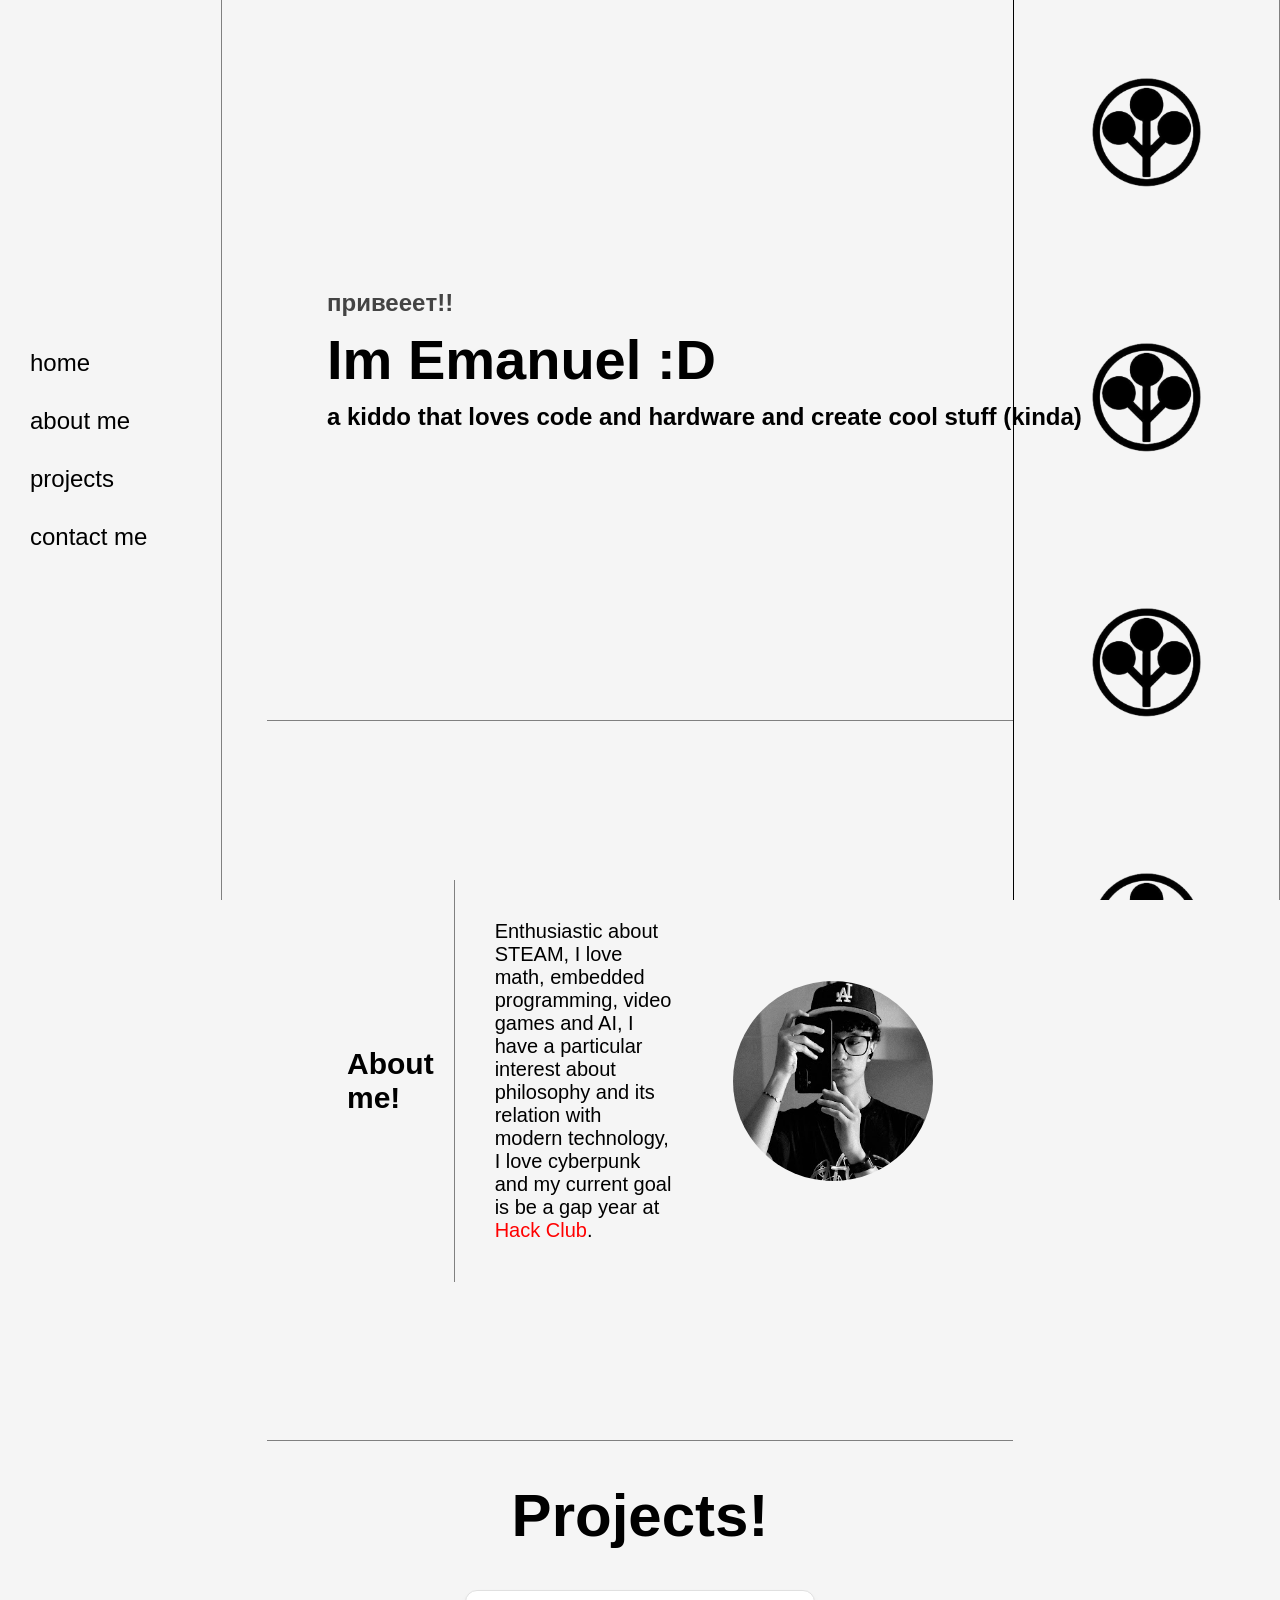
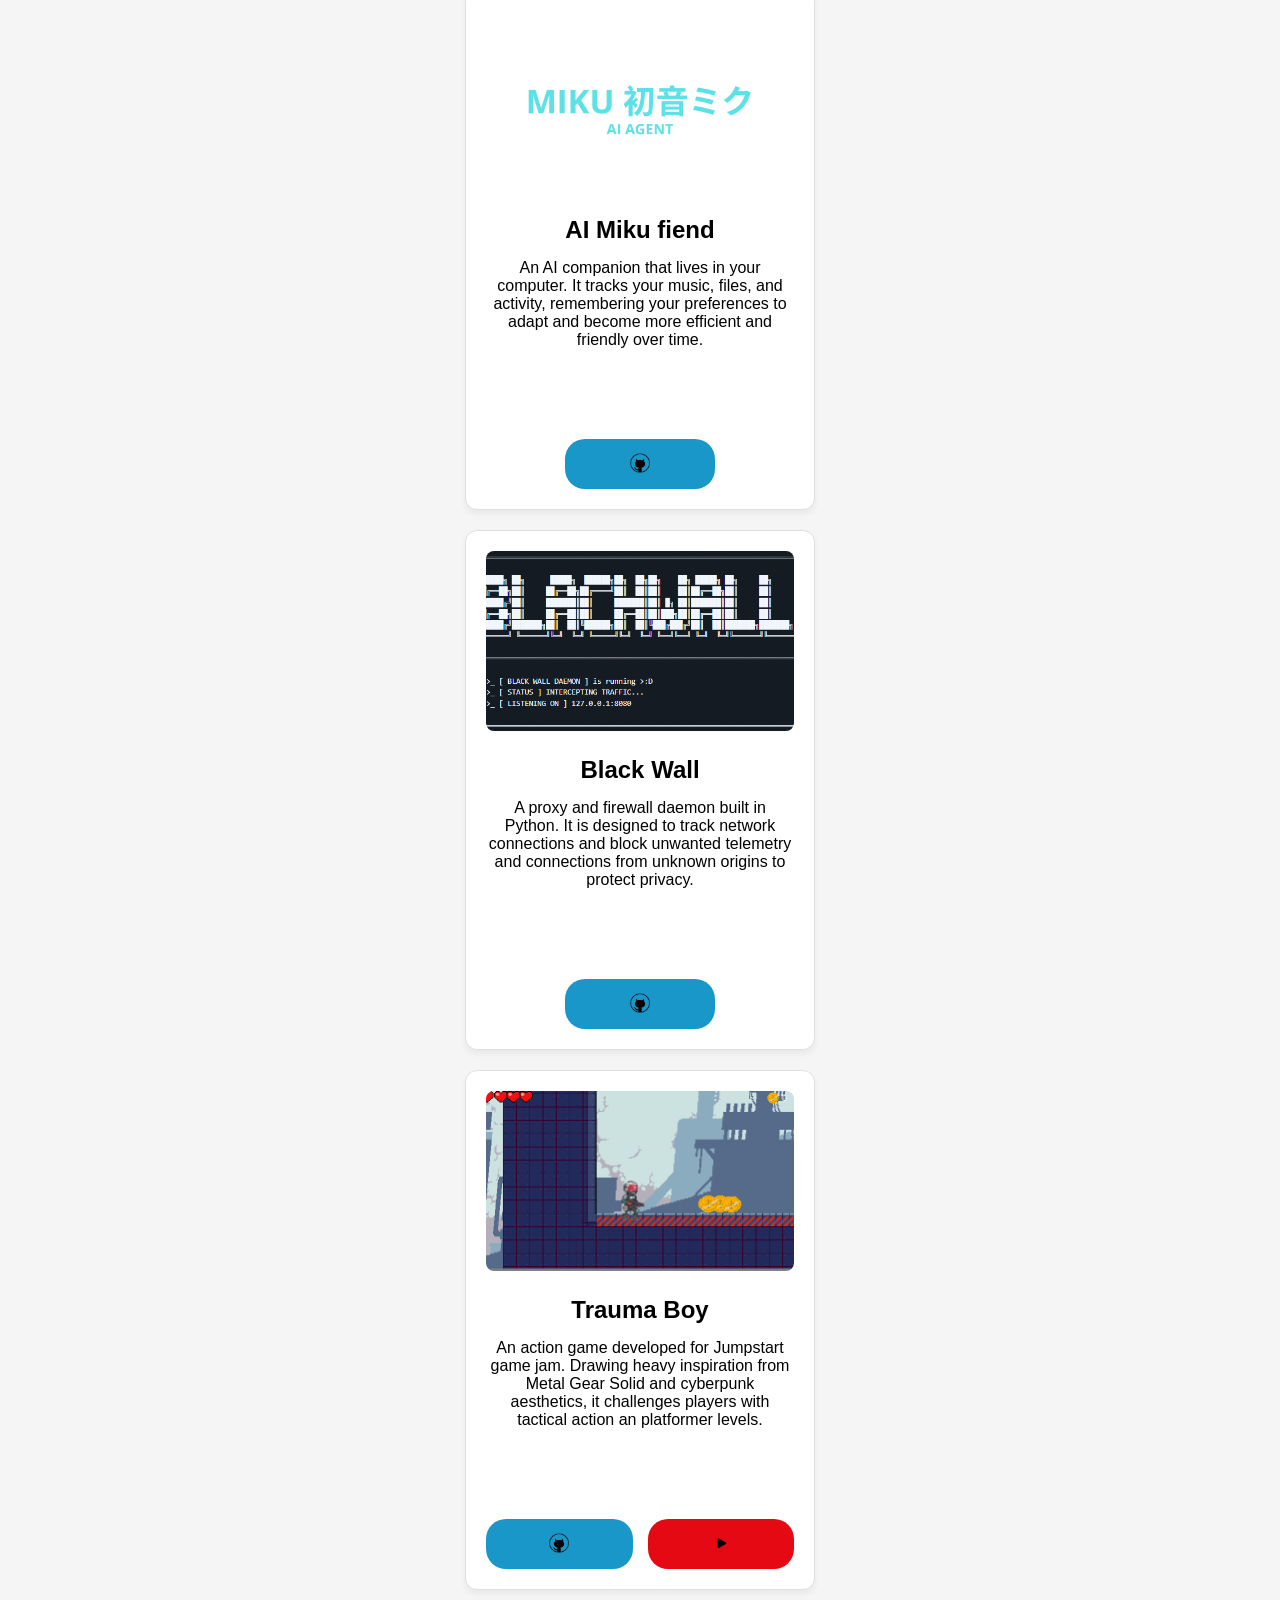
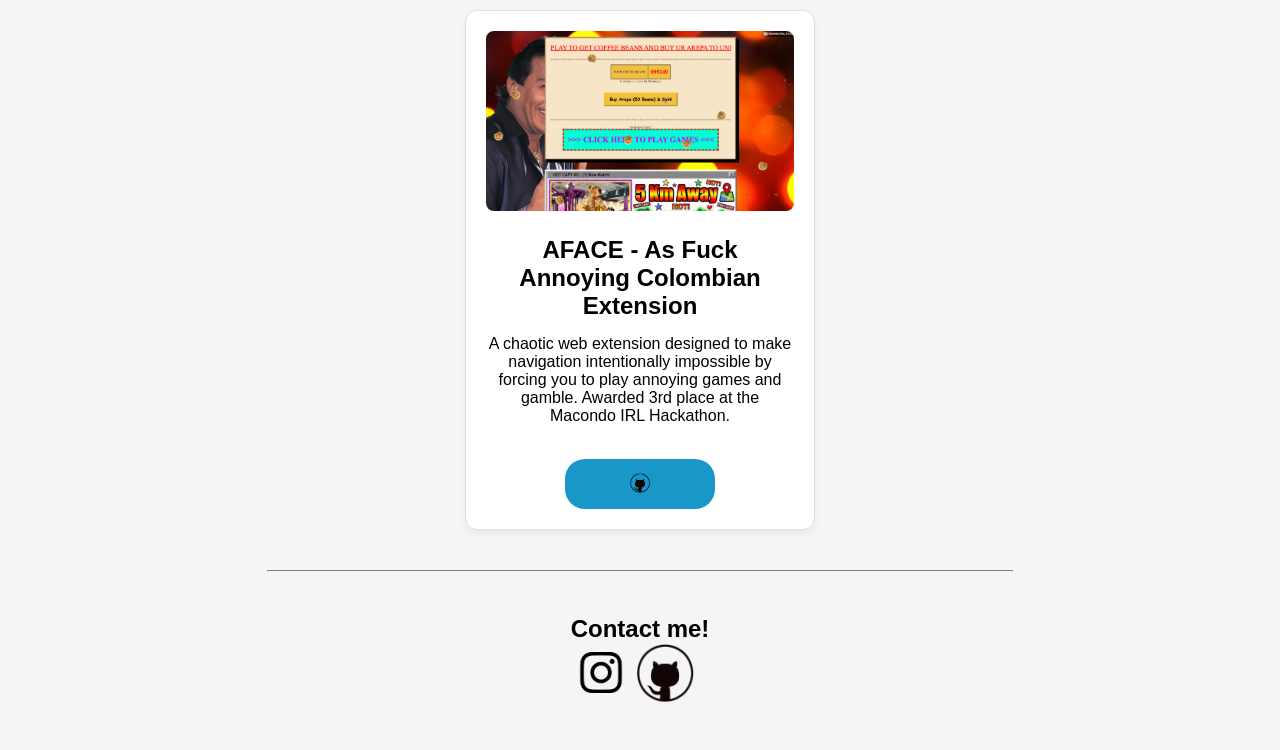
==== index.html @ 7457b014 "change projects style and fix visualization bug" ====
<!DOCTYPE html>
<html lang="en">

<head>
    <meta charset="UTF-8">
    <meta name="viewport" content="width=device-width, initial-scale=1.0">
    <link rel="stylesheet" href="style.css">
    <link rel="icon" href="images/gucccciiii.jpg" type="image/png">
    <title>Bimbotfolio</title>
</head>

<body>
    <nav class="scroll_bar_menu">
        <a class="nav_link" href="#home">home</a>
        <a class="nav_link" href="#about">about me</a>
        <a class="nav_link" href="#projects">projects</a>
        <a class="nav_link" href="#contact">contact me</a>
    </nav>

    <div class="tape_colum">
    </div>

    <section id="home" class="layer home">
        <div class="home_text">
            <h2 class="home_text_1">привеeeт!!</h2>
            <h1 class="home_text_2">Im Emanuel :D</h1>
            <h3 class="home_text_3">a kiddo that loves code and hardware and create cool stuff (kinda)</h3>
        </div>
    </section>

    <section id="about" class="layer about">
        <h2 class="about_layer_text">About me!</h2>
        <div class="about_layer">
            <p class="about_layer_text">
                Enthusiastic about STEAM, I love math, embedded programming, video games and AI,
                I have a particular interest about philosophy and its relation with modern
                technology, I love cyberpunk and my current goal is be a gap year at <a class="about_layer_text_link"
                    href="https://hackclub.com/">Hack
                    Club</a>.
            </p>
        </div>
        <div class="pfp_section">
            <img class="pfp" src="images/me.jpg" alt="this is me">
        </div>
    </section>

    <section id="projects" class="layer projects">
        <div class="projects_text">
            <h2>Projects!</h2>
            <div class="projects_container_1">
                <img class="project_1_image" src="images/miku.png" alt="miku">
                <h2 class="project_1_text">AI Miku fiend</h2>
                <p class="project_1_text">An AI companion that lives in your computer. It tracks your music, files, and
                    activity, remembering your preferences to adapt and become more efficient and friendly over time.
                </p>
                <div class="project_buttons">
                    <button class="project_1_button"><a class="project_1_text"
                            href="https://github.com/Bimbot-afk/AI-Miku-fiend"> <img class="project_1_image_button"
                                src="images/github.png" alt="">
                        </a></button>
                </div>
            </div>
            <div class="projects_container_2">
                <img class="project_2_image" src="images/black_wall.png" alt="black_wall">
                <h2 class="project_2_text">Black Wall</h2>
                <p class="project_2_text">A proxy and firewall daemon built in Python. It is designed to track network
                    connections and block unwanted telemetry and connections from unknown origins to protect privacy.
                </p>
                <div class="project_buttons">
                    <button class="project_2_button"><a class="project_2_text"
                            href="https://github.com/Bimbot-afk/AI-Miku-fiend"> <img class="project_2_image_button"
                                src="images/github.png" alt="">
                        </a></button>
                </div>
            </div>
            <div class="projects_container_3">
                <img class="project_3_image" src="images/trauma_boy.png" alt="project_3">
                <h2 class="project_3_text">Trauma Boy</h2>
                <p class="project_3_text">An action game developed for Jumpstart game jam. Drawing heavy inspiration
                    from Metal Gear Solid and cyberpunk aesthetics, it challenges players with tactical action an
                    platformer levels.</p>
                <div class="project_buttons">
                    <button class="project_3_button"><a class="project_3_text"
                            href="https://github.com/Bimbot-afk/Game">
                            <img class="project_3_image_button" src="images/github.png" alt="">
                        </a></button>
                    <button class="project_3_button play_button"><a class="project_3_text"
                            href="https://x-emart.itch.io/trauma-boy">
                            <img class="project_3_image_button" src="images/play_icon.png" alt="">
                        </a></button>
                </div>
            </div>
            <div class="projects_container_4">
                <img class="project_4_image" src="images/AFACE.png" alt="project_4">
                <h2 class="project_4_text">AFACE - As Fuck Annoying Colombian Extension</h2>
                <p class="project_4_text">A chaotic web extension designed to make navigation intentionally impossible
                    by forcing you to play annoying games and gamble. Awarded 3rd place at the Macondo IRL Hackathon.
                </p>
                <div class="project_buttons">
                    <button class="project_4_button"><a class="project_4_text" href="https://github.com/nx0ly/AFACE">
                            <img class="project_4_image_button" src="images/github.png" alt="">
                        </a></button>
                </div>
            </div>
        </div>
    </section>

    <section id="contact" class="layer contact">
        <div class="contact_text">
            <h2>Contact me!</h2>
            <div class="ig">
                <a href="https://www.instagram.com/x_emart29/?__pwa=1#">
                    <img src="images/ig.png" alt="ig">
                </a>
            </div>
            <div class="github">
                <a href="https://github.com/Bimbot-afk">
                    <img src="images/github.png" alt="github">
                </a>
            </div>
        </div>
    </section>

</body>

</html>
---- style.css ----
* {
    margin: 0;
    padding: 0;
    box-sizing: border-box;
}

body {
    font-family: sans-serif;
    background-color: whitesmoke;
    width: calc(100% - 267px);
}

.layer {
    margin-left: 267px;
    width: calc(100% - 267px);
    min-height: 80vh;
    display: flex;
    flex-direction: column;
    justify-content: center;
    align-items: flex-start;
    padding: 40px 60px;
}

.home {
    display: flex;
    position: relative;
    width: 100%;
    height: 50vh;
}

.home_text {
    color: black;
    max-width: 800px;
    width: 100%;
    margin: 0;
    display: flex;
    flex-direction: column;
    text-align: left;
    gap: 12px;
}

.home_text_1 {
    font-size: 24px;
    color: #444;
}

.home_text_2 {
    font-size: 56px;
    line-height: 1.1;
    font-weight: bold;
}

.home_text_3 {
    font-size: 24px;
    font-weight: 600;
}

.about {
    border-top: 1px solid gray;
    display: flex;
    flex-direction: row;
    justify-content: space-around;
    align-items: center;
    font-size: 20px;
}

.pfp_section {
    display: flex;
    flex-direction: column;
    justify-content: flex-start;
    padding: 20px;
}

.pfp {
    margin: 20px auto;
    width: 200px;
    height: 200px;
    object-fit: cover;
    border-radius: 50%;
}

.about_layer {
    display: flex;
    flex-direction: column;
    justify-content: center;
    gap: 20px;
    padding: 20px;
    background-color: transparent;
    width: 100%;
    max-width: 600px;
    text-align: left;
    border-left: 1px solid gray;
}

.about_layer h2 {
    text-align: center;
}

.about_layer_text_link {
    color: red;
    text-decoration: none;
    transition: opacity 0.2s ease;
}

.about_layer_text_link:hover {
    opacity: 0.6;
}

.about_layer_text {
    color: black;
    max-width: 500px;
    text-align: left;
    margin: 20px;
}

.projects {
    background-color: transparent;
    border-top: 1px solid gray;
    text-align: center;

}

.projects_text {
    color: black;
    width: 100%;
    max-width: 800px;
    margin: 0 auto;
    display: flex;
    flex-wrap: wrap;
    justify-content: center;
    gap: 20px;
}

.projects_text>h2 {
    width: 100%;
    margin-bottom: 20px;
    font-size: 60px;
}

.projects_container_1,
.projects_container_2,
.projects_container_3,
.projects_container_4 {
    display: flex;
    flex-direction: column;
    justify-content: space-between;
    gap: 15px;
    padding: 20px;
    background-color: #ffffff;
    border: 1px solid #e0e0e0;
    border-radius: 12px;
    box-shadow: 0 4px 6px rgba(0, 0, 0, 0.05);
    transition: transform 0.2s ease, box-shadow 0.2s ease;
    min-height: 520px;
    width: 350px;
}

.projects_container_1:hover,
.projects_container_2:hover,
.projects_container_3:hover,
.projects_container_4:hover {
    transform: translateY(-5px);
    box-shadow: 0 8px 15px rgba(0, 0, 0, 0.1);
}

.project_1_image,
.project_2_image,
.project_3_image,
.project_4_image {
    width: 100%;
    height: 180px;
    object-fit: cover;
    border-radius: 8px;
    margin-bottom: 10px;
}

.project_buttons {
    display: flex;
    flex-direction: row;
    justify-content: center;
    gap: 15px;
    width: 100%;
    margin-top: auto;
}

.project_1_button,
.project_2_button,
.project_3_button,
.project_4_button {
    display: flex;
    align-items: center;
    justify-content: center;
    width: 150px;
    height: 50px;
    border: none;
    background-color: rgb(25, 151, 201);
    color: whitesmoke;
    cursor: pointer;
    border-radius: 20px;
}

.play_button {
    background-color: #e50914;
}

.project_1_image_button,
.project_2_image_button,
.project_3_image_button,
.project_4_image_button {
    width: 20px;
    height: 20px;
    margin: 0 auto;
    max-height: 20px;
    max-width: 20px;
    object-fit: contain;
}

.project_1_text h2:not(.project_1_text>h2),
.project_2_text h2:not(.project_2_text>h2),
.project_3_text h2:not(.project_3_text>h2),
.project_4_text h2:not(.project_4_text>h2) {
    text-align: left;
}

.contact {
    border-top: 1px solid gray;
    min-height: 20vh;
    display: flex;
    flex-direction: row;
    justify-content: space-around;
    align-items: center;
    padding: 40px 20px;
}

.contact_links {
    display: flex;
    flex-direction: row;
    gap: 30px;
    align-items: center;
}

.ig,
.github {
    display: inline-flex;
    align-items: center;
    justify-content: center;
}

.ig img,
.github img {
    width: 60px;
    height: 60px;
    object-fit: contain;
    display: block;
}

.scroll_bar_menu {
    display: flex;
    flex-direction: column;
    justify-content: center;
    align-items: flex-start;
    gap: 30px;
    padding: 30px;
    background-color: whitesmoke;
    width: 222px;
    height: 100%;
    position: fixed;
    top: 0;
    left: 0;
    border-right: 1px solid gray;
    z-index: 10;
}

.nav_link {
    color: black;
    font-size: 24px;
    text-align: left;
    text-decoration: none;
    transition: opacity 0.2s ease;
}

.nav_link:hover {
    opacity: 0.6;
}

.tape_colum {
    width: 267px;
    position: fixed;
    top: 0;
    right: 0px;
    height: 100%;
    display: flex;
    flex-direction: column;
    justify-content: center;
    align-items: center;
    background-image: url('images/Arasaka_logo_lite.png');
    background-size: contain;
    background-repeat: repeat-y;
    background-position: center top;
    border-right: 1px solid gray;
    z-index: 9;
    border-left: 1px solid black;
}

/* Responsive styles for mobile devices */
@media (max-width: 768px) {
    body {
        width: 100%;
    }

    .tape_colum {
        display: none;
    }

    .scroll_bar_menu {
        position: static;
        width: 100%;
        height: auto;
        flex-direction: row;
        flex-wrap: wrap;
        justify-content: center;
        border-right: none;
        border-bottom: 1px solid gray;
        padding: 15px;
        gap: 15px;
    }

    .nav_link {
        font-size: 18px;
    }

    .layer {
        margin-left: 0;
        width: 100%;
        padding: 30px 20px;
        min-height: auto;
    }

    .home {
        height: auto;
    }

    .home_text_1 {
        font-size: 20px;
    }

    .home_text_2 {
        font-size: 40px;
    }

    .home_text_3 {
        font-size: 18px;
    }

    .about {
        flex-direction: column;
        text-align: center;
    }

    .about_layer {
        border-left: none;
        padding: 10px 0;
    }

    .about_layer_text {
        margin: 10px 0;
    }

    .projects_text>h2 {
        font-size: 40px;
    }

    .projects_container_1,
    .projects_container_2,
    .projects_container_3,
    .projects_container_4 {
        width: 100%;
        max-width: 350px;
    }

    .contact {
        flex-direction: column;
        gap: 20px;
        text-align: center;
    }
}
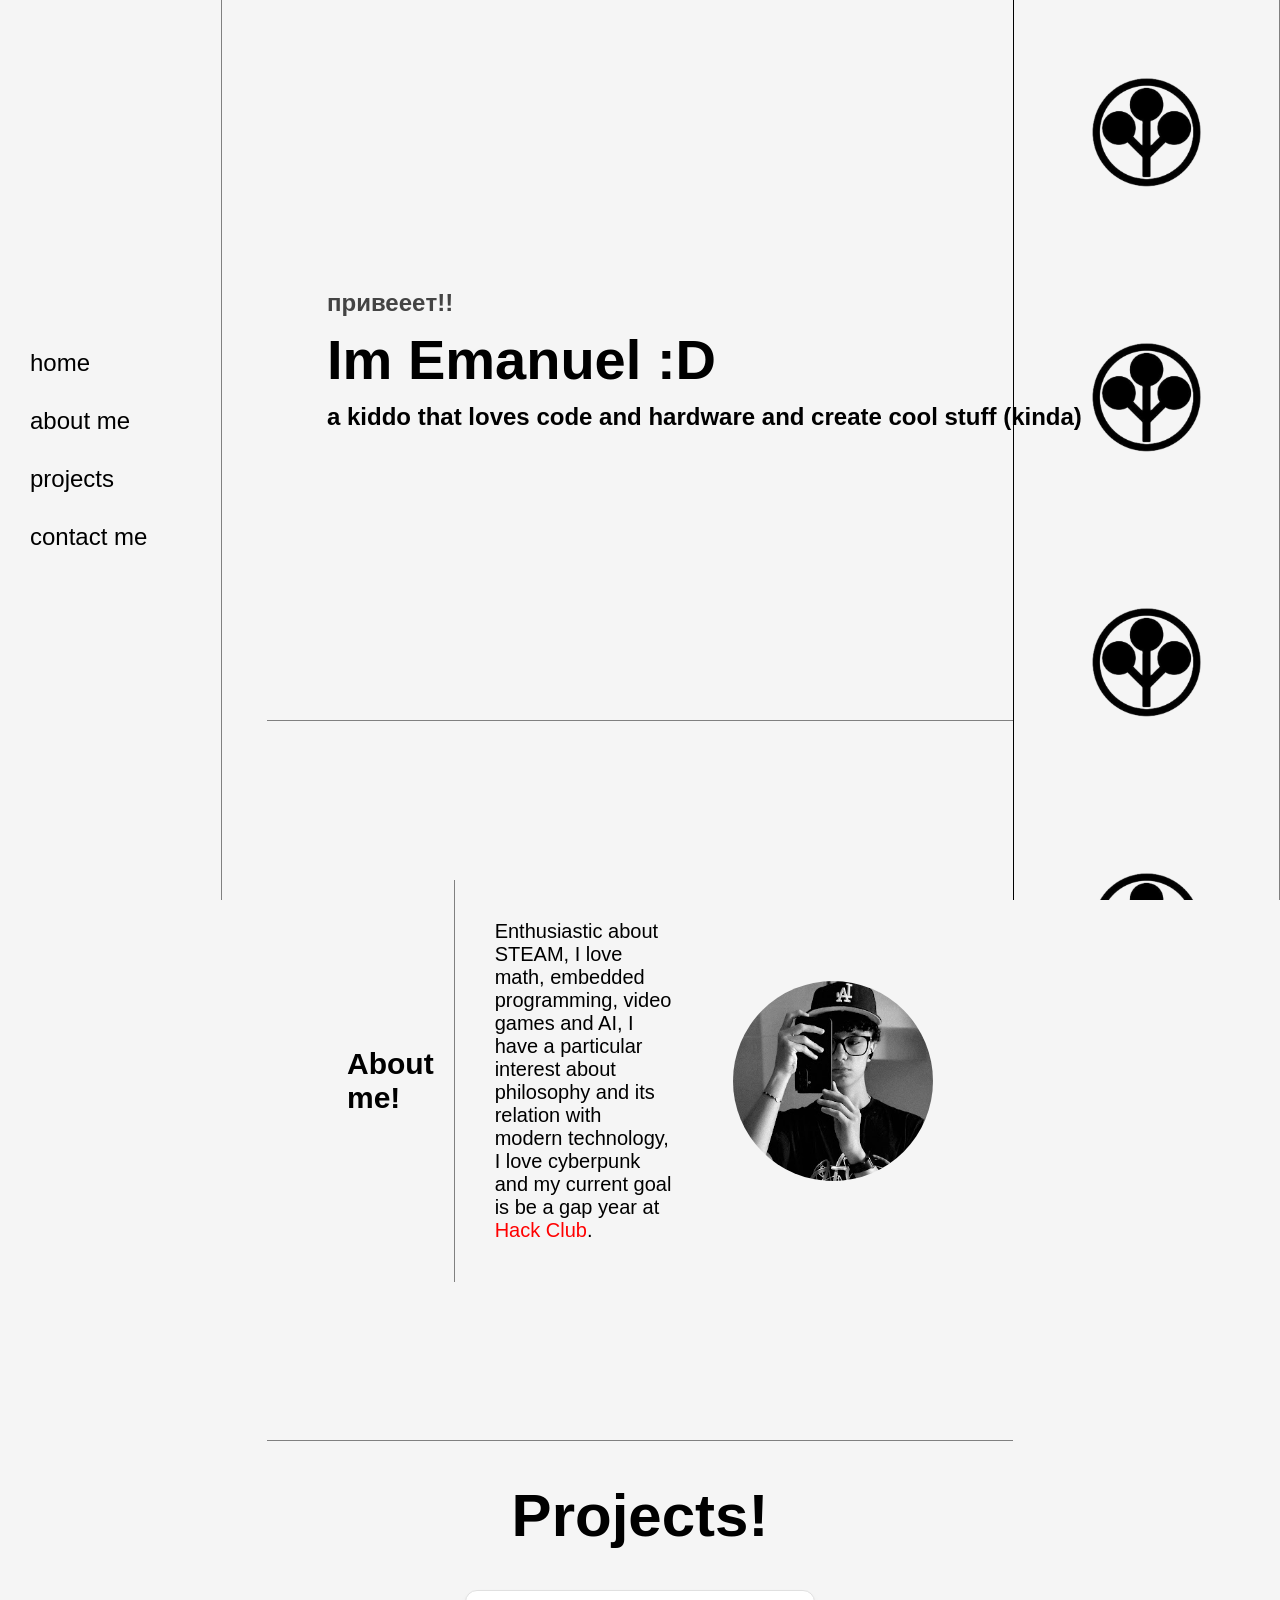
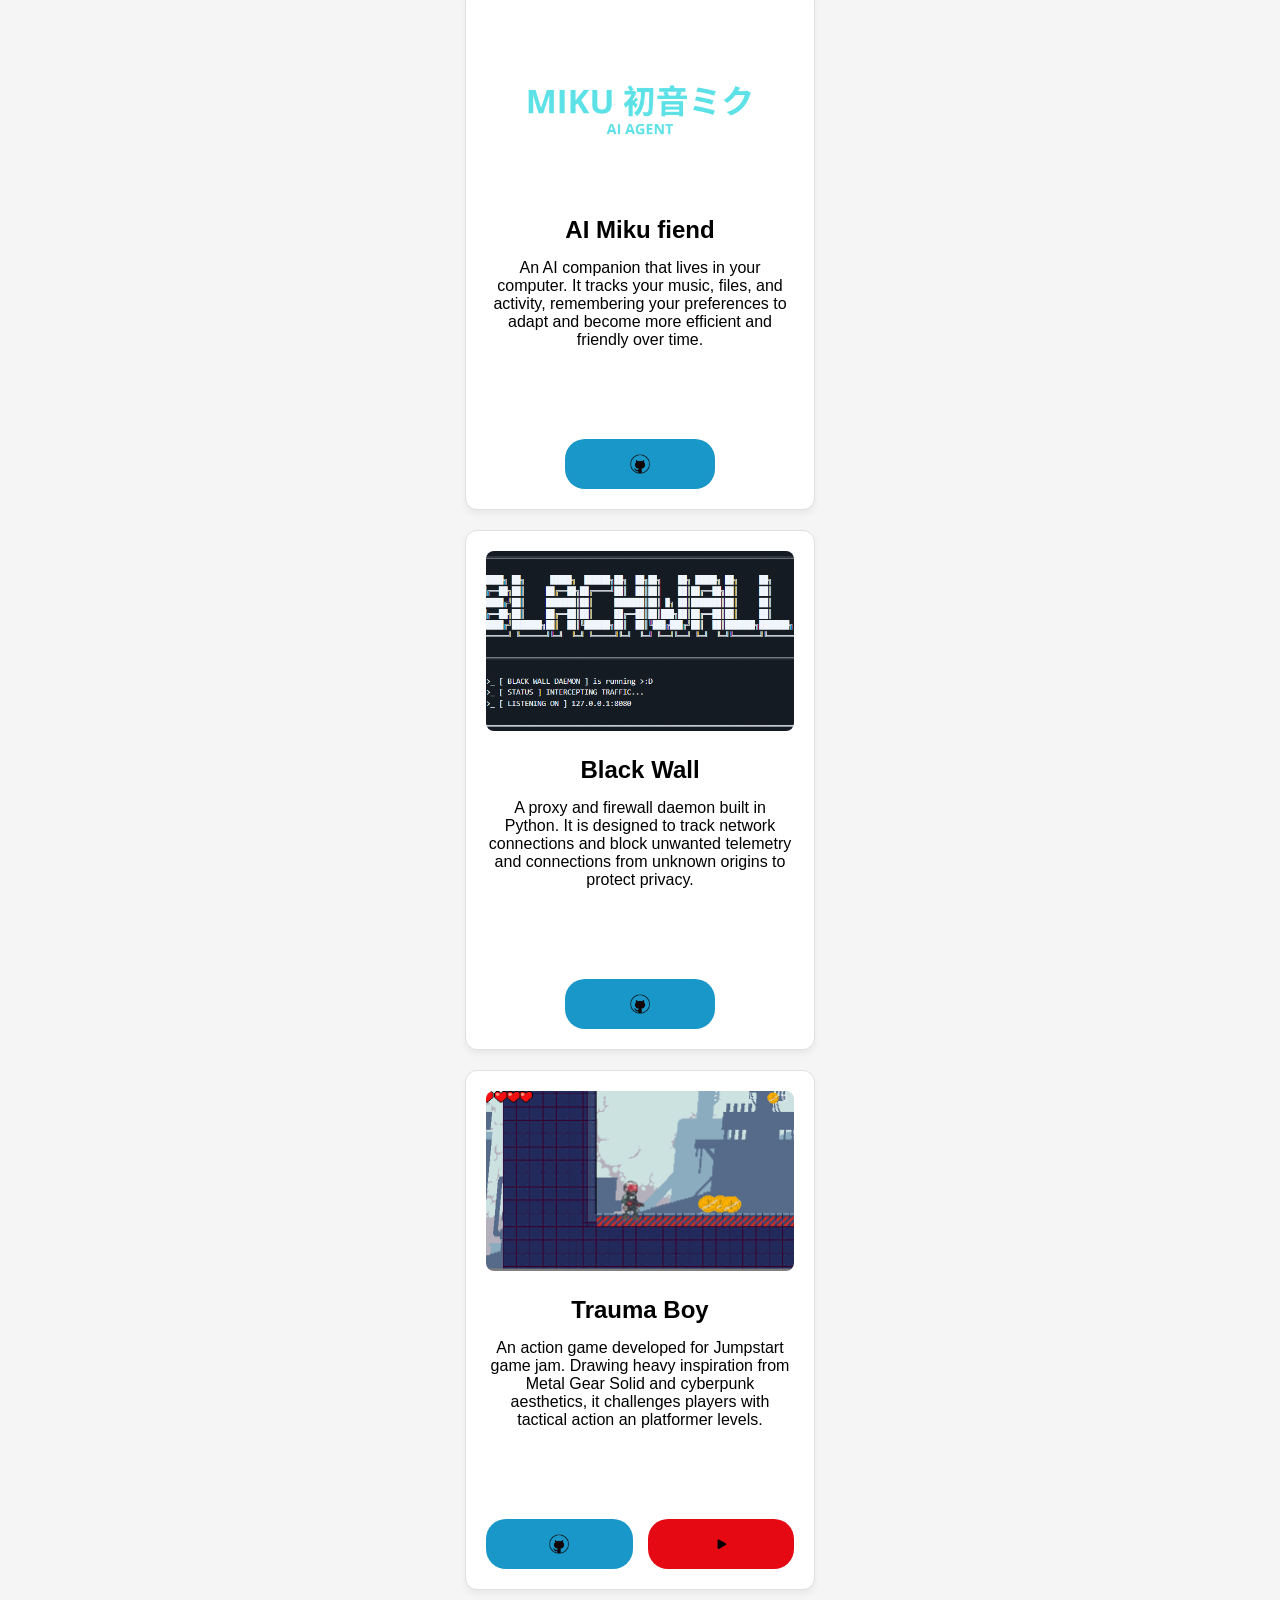
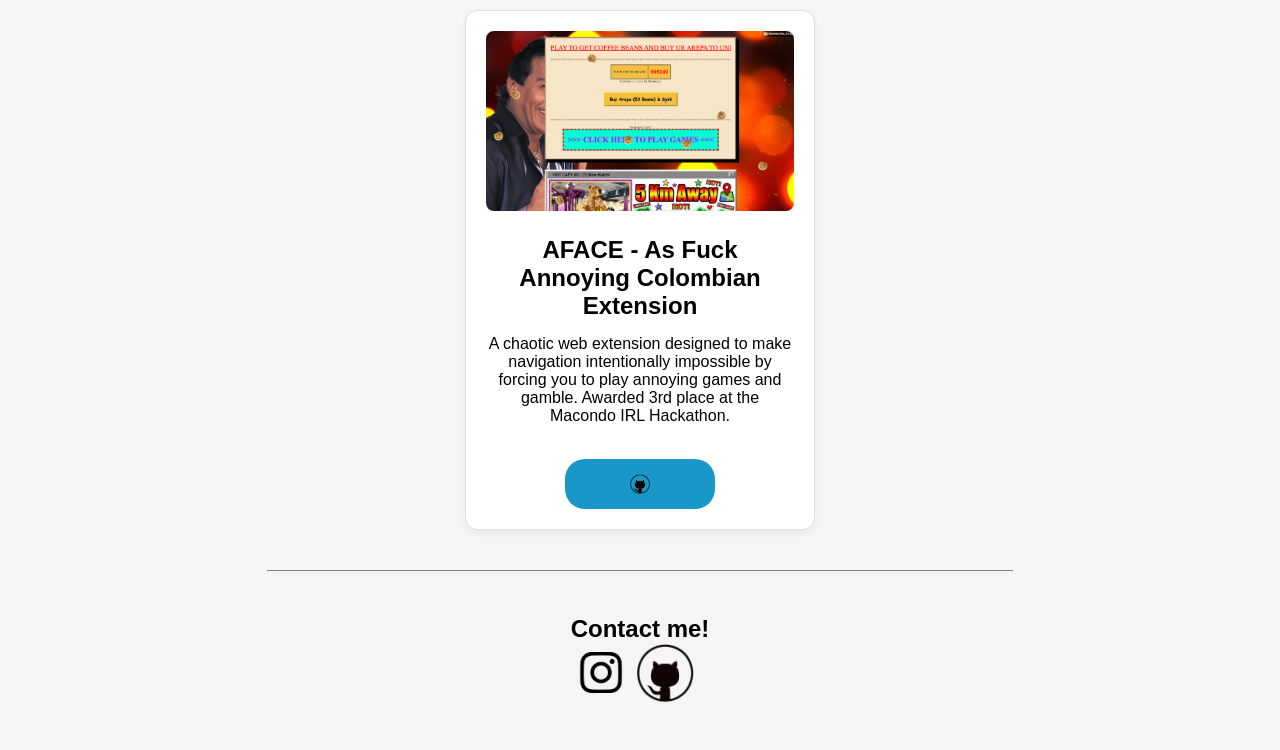
==== commit 2cc84593: "fix button glitch" ====
--- a/index.html
+++ b/index.html
@@ -54,10 +54,9 @@
                     activity, remembering your preferences to adapt and become more efficient and friendly over time.
                 </p>
                 <div class="project_buttons">
-                    <button class="project_1_button"><a class="project_1_text"
-                            href="https://github.com/Bimbot-afk/AI-Miku-fiend"> <img class="project_1_image_button"
-                                src="images/github.png" alt="">
-                        </a></button>
+                    <a class="project_1_button" href="https://github.com/Bimbot-afk/AI-Miku-fiend"> 
+                        <img class="project_1_image_button" src="images/github.png" alt="">
+                    </a>
                 </div>
             </div>
             <div class="projects_container_2">
@@ -67,10 +66,9 @@
                     connections and block unwanted telemetry and connections from unknown origins to protect privacy.
                 </p>
                 <div class="project_buttons">
-                    <button class="project_2_button"><a class="project_2_text"
-                            href="https://github.com/Bimbot-afk/AI-Miku-fiend"> <img class="project_2_image_button"
-                                src="images/github.png" alt="">
-                        </a></button>
+                    <a class="project_2_button" href="https://github.com/Bimbot-afk/AI-Miku-fiend">
+                        <img class="project_2_image_button" src="images/github.png" alt="">
+                    </a>
                 </div>
             </div>
             <div class="projects_container_3">
@@ -80,14 +78,12 @@
                     from Metal Gear Solid and cyberpunk aesthetics, it challenges players with tactical action an
                     platformer levels.</p>
                 <div class="project_buttons">
-                    <button class="project_3_button"><a class="project_3_text"
-                            href="https://github.com/Bimbot-afk/Game">
-                            <img class="project_3_image_button" src="images/github.png" alt="">
-                        </a></button>
-                    <button class="project_3_button play_button"><a class="project_3_text"
-                            href="https://x-emart.itch.io/trauma-boy">
-                            <img class="project_3_image_button" src="images/play_icon.png" alt="">
-                        </a></button>
+                    <a class="project_3_button" href="https://github.com/Bimbot-afk/Game">
+                        <img class="project_3_image_button" src="images/github.png" alt="">
+                    </a>
+                    <a class="project_3_button play_button" href="https://x-emart.itch.io/trauma-boy">
+                        <img class="project_3_image_button" src="images/play_icon.png" alt="">
+                    </a>
                 </div>
             </div>
             <div class="projects_container_4">
@@ -97,9 +93,9 @@
                     by forcing you to play annoying games and gamble. Awarded 3rd place at the Macondo IRL Hackathon.
                 </p>
                 <div class="project_buttons">
-                    <button class="project_4_button"><a class="project_4_text" href="https://github.com/nx0ly/AFACE">
-                            <img class="project_4_image_button" src="images/github.png" alt="">
-                        </a></button>
+                    <a class="project_4_button" href="https://github.com/nx0ly/AFACE">
+                        <img class="project_4_image_button" src="images/github.png" alt="">
+                    </a>
                 </div>
             </div>
         </div>
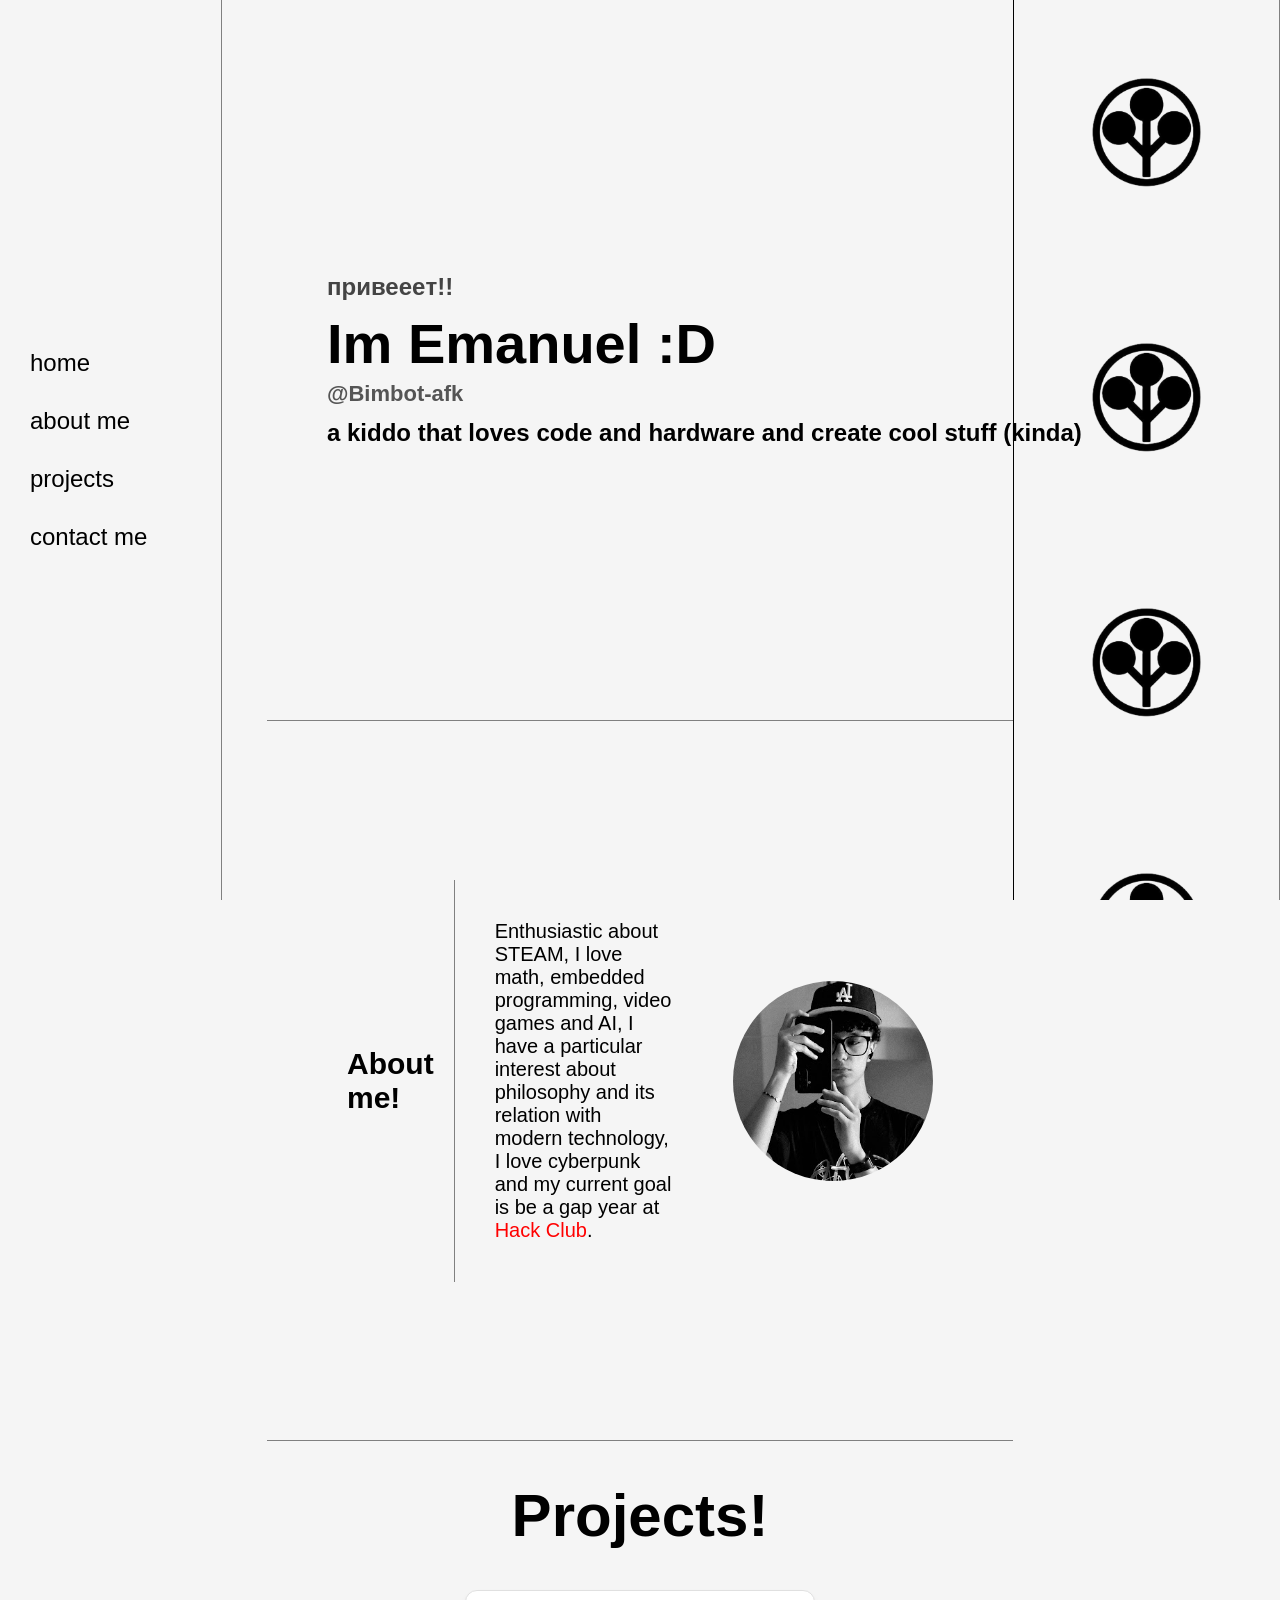
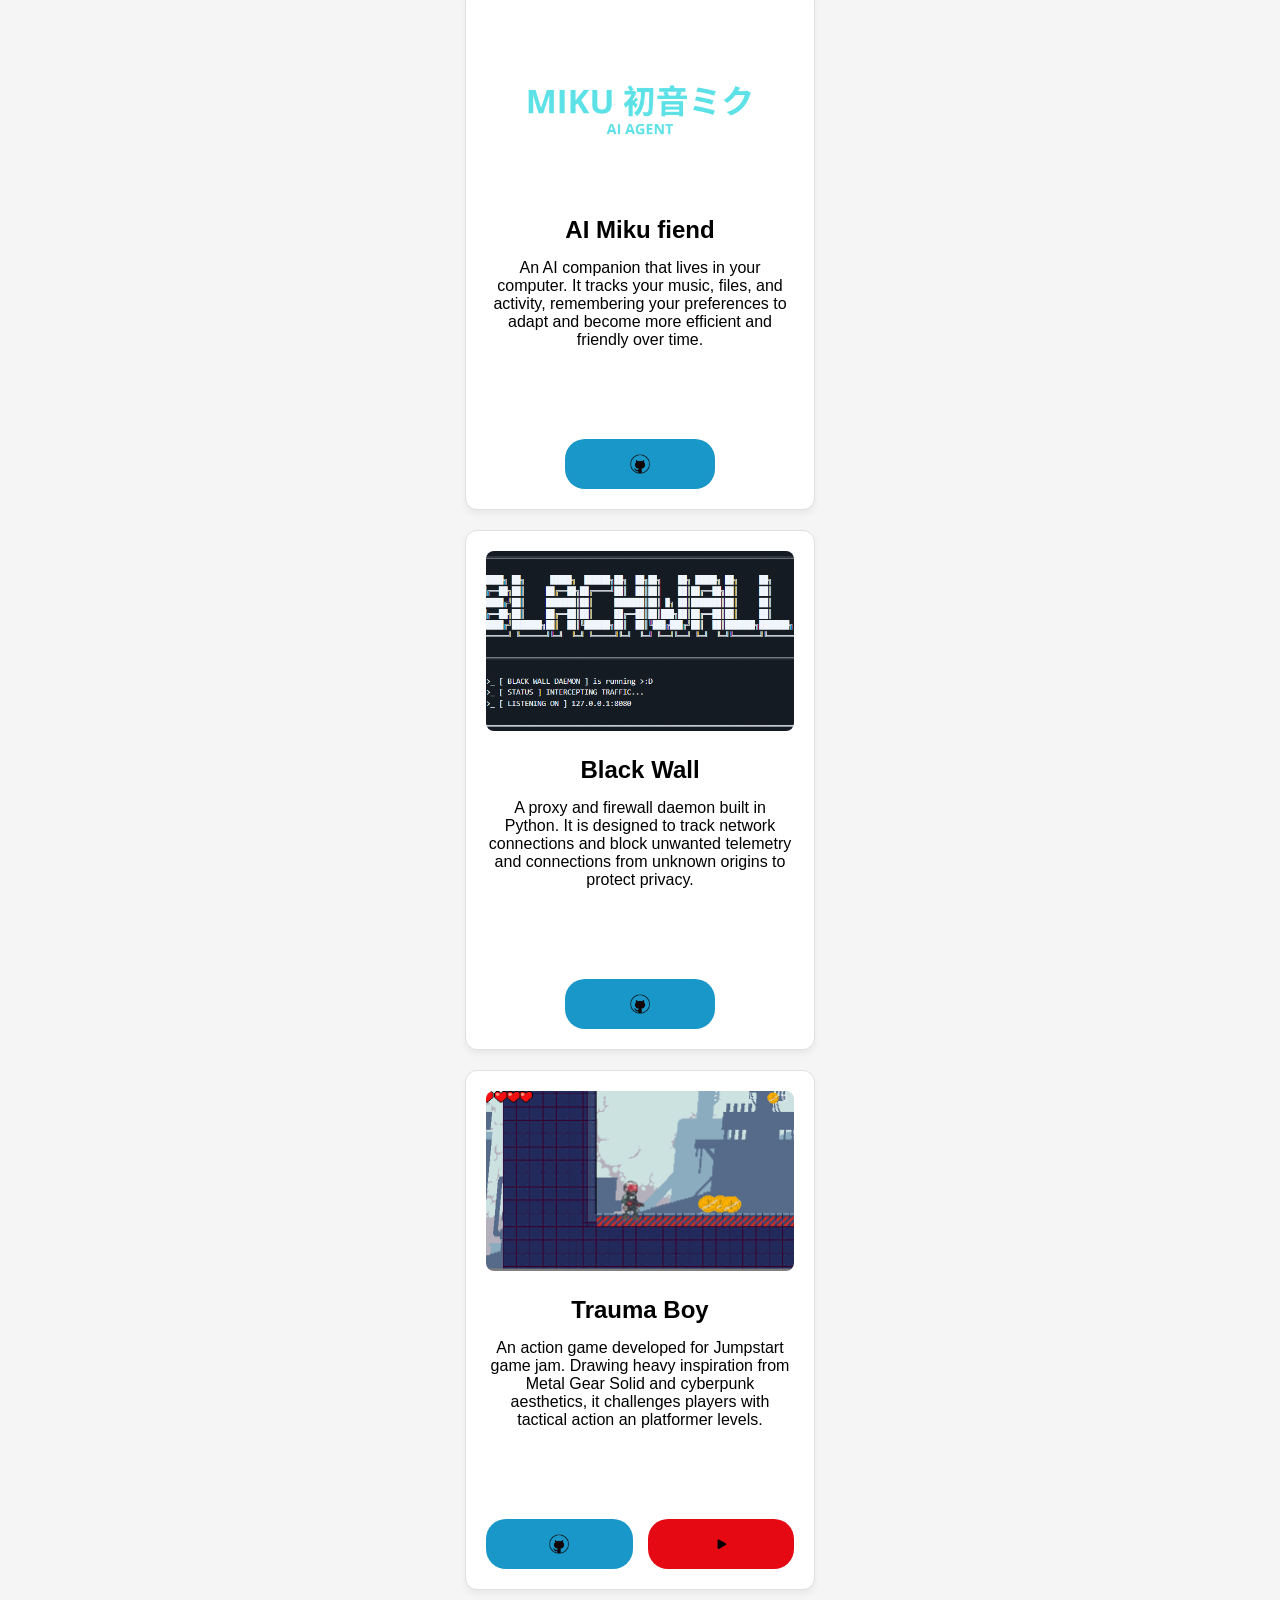
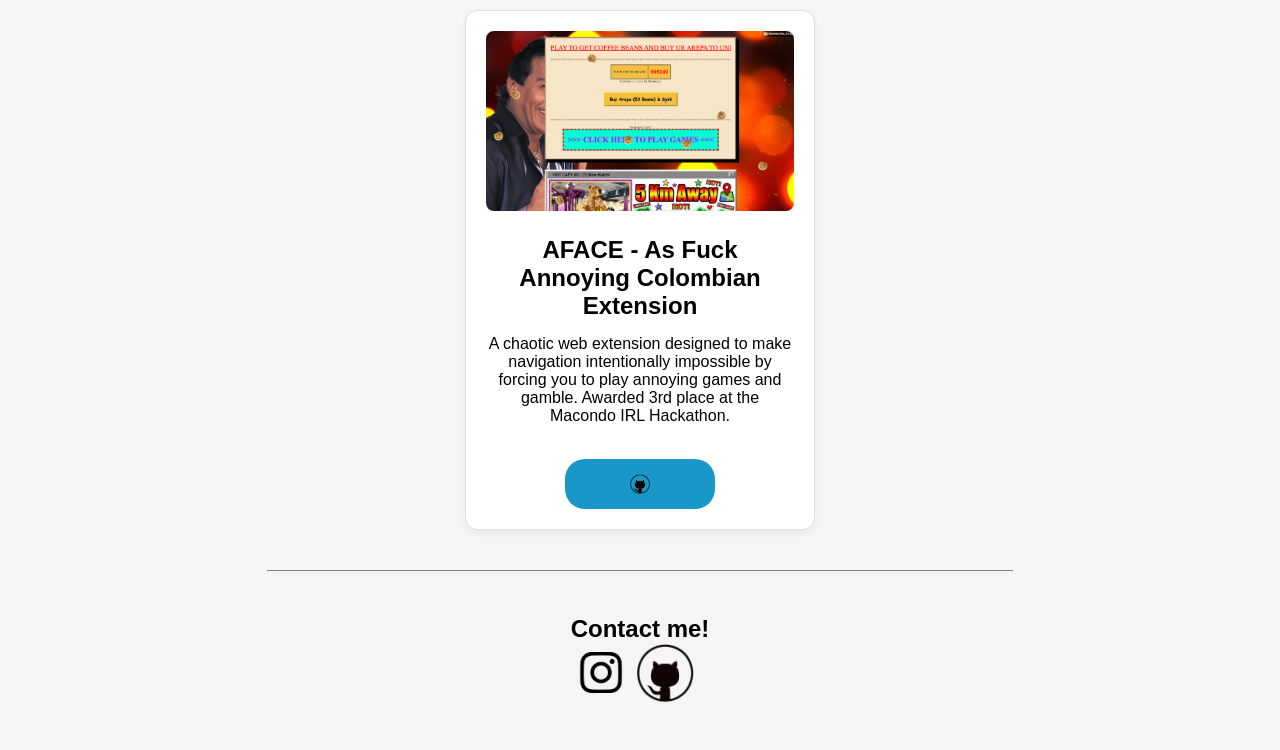
==== commit 305b9e19: "Add @Bimbot-afk nickname, SEO metadata, and Google verification" ====
--- a/index.html
+++ b/index.html
@@ -4,9 +4,52 @@
 <head>
     <meta charset="UTF-8">
     <meta name="viewport" content="width=device-width, initial-scale=1.0">
+    <title>Emanuel (@Bimbot-afk) | Bimbotfolio</title>
+    <meta name="description" content="Official portfolio of Emanuel (@Bimbot-afk) — developer passionate about STEAM, embedded programming, AI, video games, and hardware projects.">
+    <meta name="keywords" content="Emanuel, @Bimbot-afk, Bimbot-afk, Bimbot, Bimbotfolio, Bimbpt-afk, x_emart29, x-emart, portfolio, developer">
+    <meta name="author" content="Emanuel (@Bimbot-afk)">
+    <meta name="robots" content="index, follow">
+    <meta name="google-site-verification" content="-ZlQZGPaoiG86FbaaY8lEOKst4pr9aM-X55ebx28nI8" />
+    <link rel="canonical" href="https://bimbotfolio.vercel.app/">
+
+    <!-- Open Graph / Social Media -->
+    <meta property="og:type" content="website">
+    <meta property="og:url" content="https://bimbotfolio.vercel.app/">
+    <meta property="og:title" content="Emanuel (@Bimbot-afk) | Bimbotfolio">
+    <meta property="og:description" content="Personal portfolio of Emanuel (@Bimbot-afk) — code, hardware, AI, and game development projects.">
+    <meta property="og:image" content="https://bimbotfolio.vercel.app/images/me.jpg">
+    <meta property="og:site_name" content="Bimbotfolio">
+
+    <!-- Twitter Card -->
+    <meta name="twitter:card" content="summary_large_image">
+    <meta name="twitter:title" content="Emanuel (@Bimbot-afk) | Bimbotfolio">
+    <meta name="twitter:description" content="Personal portfolio of Emanuel (@Bimbot-afk) — code, hardware, AI, and game development projects.">
+    <meta name="twitter:image" content="https://bimbotfolio.vercel.app/images/me.jpg">
+
+    <!-- Structured Data (JSON-LD) for Google Search -->
+    <script type="application/ld+json">
+    {
+      "@context": "https://schema.org",
+      "@type": "ProfilePage",
+      "mainEntity": {
+        "@type": "Person",
+        "name": "Emanuel",
+        "alternateName": ["@Bimbot-afk", "Bimbot-afk", "Bimbot"],
+        "url": "https://bimbotfolio.vercel.app/",
+        "image": "https://bimbotfolio.vercel.app/images/me.jpg",
+        "description": "Developer enthusiastic about STEAM, math, embedded programming, video games, and AI.",
+        "sameAs": [
+          "https://github.com/Bimbot-afk",
+          "https://www.instagram.com/x_emart29/",
+          "https://x-emart.itch.io/"
+        ]
+      }
+    }
+    </script>
+
     <link rel="stylesheet" href="style.css">
     <link rel="icon" href="images/gucccciiii.jpg" type="image/png">
-    <title>Bimbotfolio</title>
+    <meta name="referrer" content="strict-origin-when-cross-origin">
 </head>
 
 <body>
@@ -24,6 +67,7 @@
         <div class="home_text">
             <h2 class="home_text_1">привеeeт!!</h2>
             <h1 class="home_text_2">Im Emanuel :D</h1>
+            <p class="home_nickname">@Bimbot-afk</p>
             <h3 class="home_text_3">a kiddo that loves code and hardware and create cool stuff (kinda)</h3>
         </div>
     </section>
@@ -35,12 +79,12 @@
                 Enthusiastic about STEAM, I love math, embedded programming, video games and AI,
                 I have a particular interest about philosophy and its relation with modern
                 technology, I love cyberpunk and my current goal is be a gap year at <a class="about_layer_text_link"
-                    href="https://hackclub.com/">Hack
+                    href="https://hackclub.com/" rel="noopener noreferrer">Hack
                     Club</a>.
             </p>
         </div>
         <div class="pfp_section">
-            <img class="pfp" src="images/me.jpg" alt="this is me">
+            <img class="pfp" src="images/me.jpg" alt="Emanuel (@Bimbot-afk)">
         </div>
     </section>
 
@@ -54,7 +98,7 @@
                     activity, remembering your preferences to adapt and become more efficient and friendly over time.
                 </p>
                 <div class="project_buttons">
-                    <a class="project_1_button" href="https://github.com/Bimbot-afk/AI-Miku-fiend"> 
+                    <a class="project_1_button" href="https://github.com/Bimbot-afk/AI-Miku-fiend" rel="noopener noreferrer"> 
                         <img class="project_1_image_button" src="images/github.png" alt="">
                     </a>
                 </div>
@@ -66,7 +110,7 @@
                     connections and block unwanted telemetry and connections from unknown origins to protect privacy.
                 </p>
                 <div class="project_buttons">
-                    <a class="project_2_button" href="https://github.com/Bimbot-afk/AI-Miku-fiend">
+                    <a class="project_2_button" href="https://github.com/Bimbot-afk/AI-Miku-fiend" rel="noopener noreferrer">
                         <img class="project_2_image_button" src="images/github.png" alt="">
                     </a>
                 </div>
@@ -78,10 +122,10 @@
                     from Metal Gear Solid and cyberpunk aesthetics, it challenges players with tactical action an
                     platformer levels.</p>
                 <div class="project_buttons">
-                    <a class="project_3_button" href="https://github.com/Bimbot-afk/Game">
+                    <a class="project_3_button" href="https://github.com/Bimbot-afk/Game" rel="noopener noreferrer">
                         <img class="project_3_image_button" src="images/github.png" alt="">
                     </a>
-                    <a class="project_3_button play_button" href="https://x-emart.itch.io/trauma-boy">
+                    <a class="project_3_button play_button" href="https://x-emart.itch.io/trauma-boy" rel="noopener noreferrer">
                         <img class="project_3_image_button" src="images/play_icon.png" alt="">
                     </a>
                 </div>
@@ -93,7 +137,7 @@
                     by forcing you to play annoying games and gamble. Awarded 3rd place at the Macondo IRL Hackathon.
                 </p>
                 <div class="project_buttons">
-                    <a class="project_4_button" href="https://github.com/nx0ly/AFACE">
+                    <a class="project_4_button" href="https://github.com/nx0ly/AFACE" rel="noopener noreferrer">
                         <img class="project_4_image_button" src="images/github.png" alt="">
                     </a>
                 </div>
@@ -105,12 +149,12 @@
         <div class="contact_text">
             <h2>Contact me!</h2>
             <div class="ig">
-                <a href="https://www.instagram.com/x_emart29/?__pwa=1#">
+                <a href="https://www.instagram.com/x_emart29/" rel="noopener noreferrer">
                     <img src="images/ig.png" alt="ig">
                 </a>
             </div>
             <div class="github">
-                <a href="https://github.com/Bimbot-afk">
+                <a href="https://github.com/Bimbot-afk" rel="noopener noreferrer">
                     <img src="images/github.png" alt="github">
                 </a>
             </div>
--- a/style.css
+++ b/style.css
@@ -48,6 +48,13 @@
     font-size: 56px;
     line-height: 1.1;
     font-weight: bold;
+}
+
+.home_nickname {
+    font-size: 22px;
+    font-weight: 600;
+    color: #555;
+    margin-top: -6px;
 }
 
 .home_text_3 {
@@ -348,6 +355,10 @@
         font-size: 40px;
     }
 
+    .home_nickname {
+        font-size: 18px;
+    }
+
     .home_text_3 {
         font-size: 18px;
     }
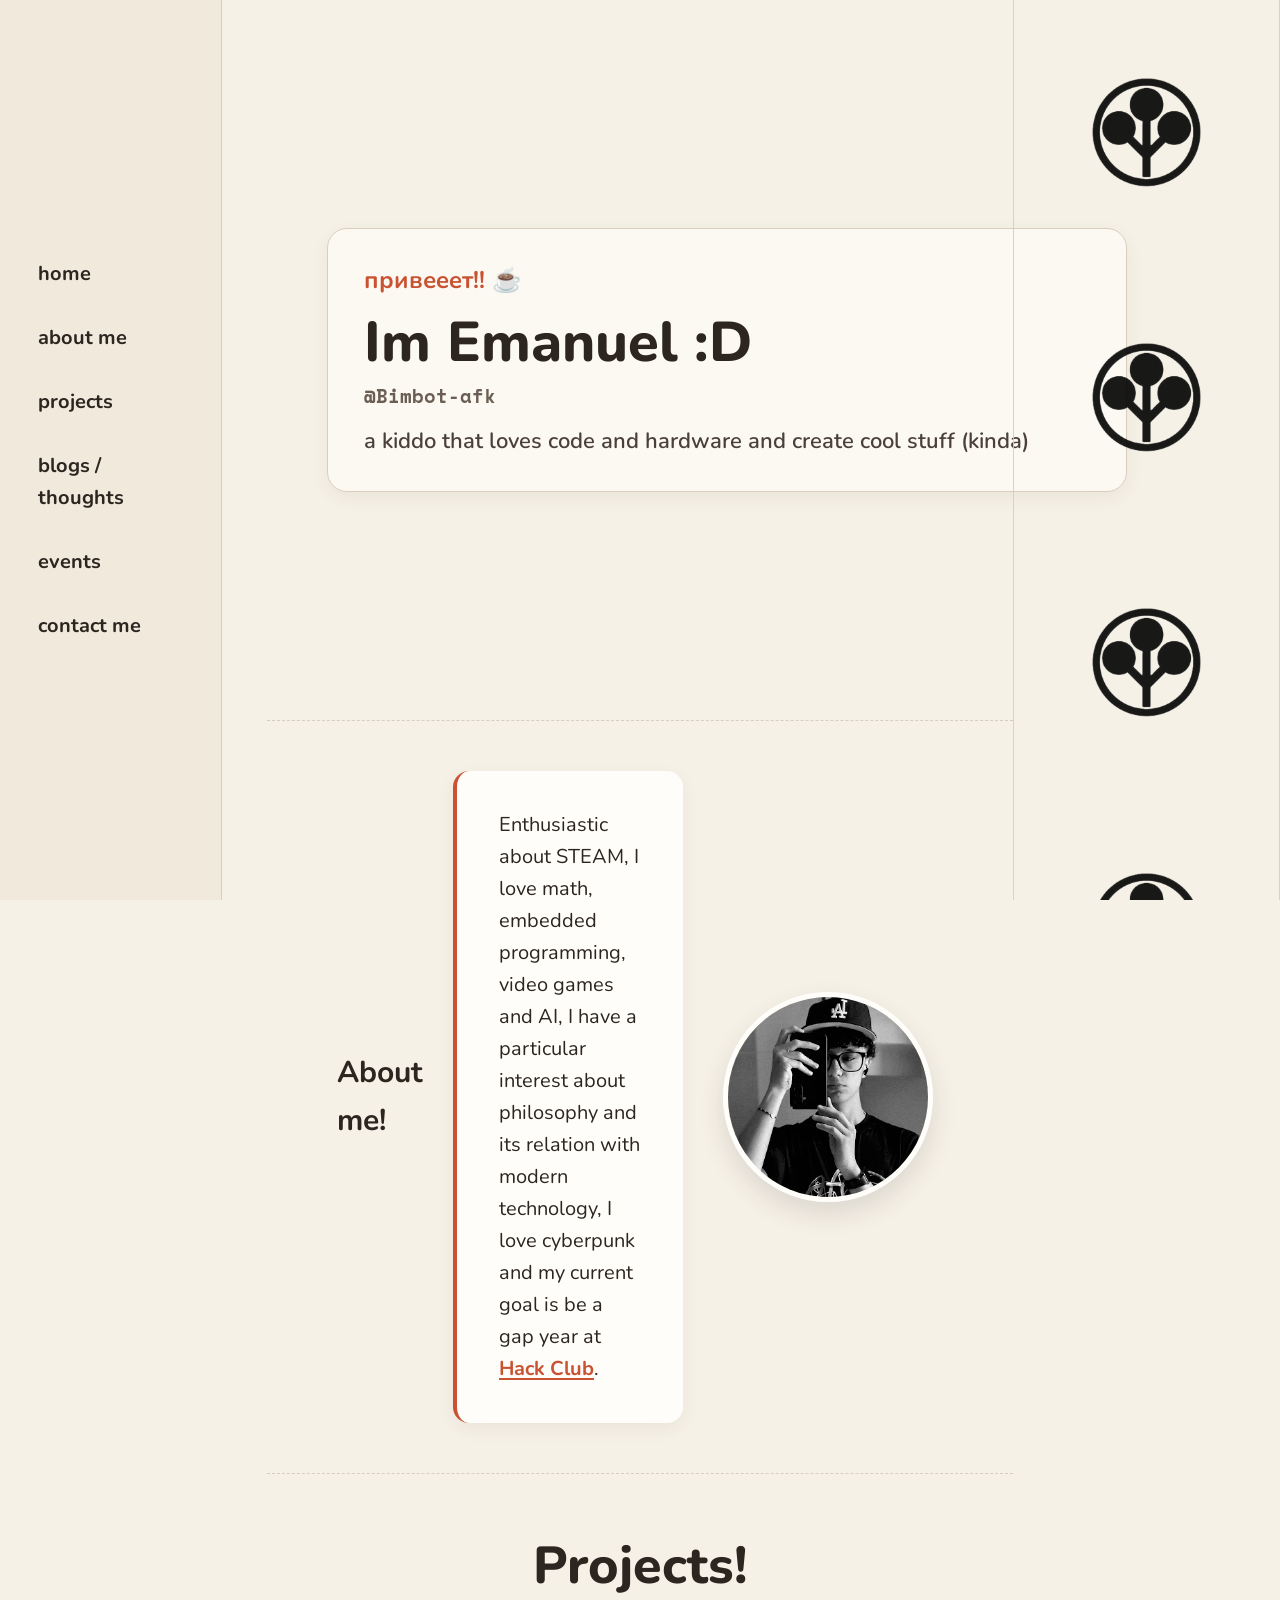
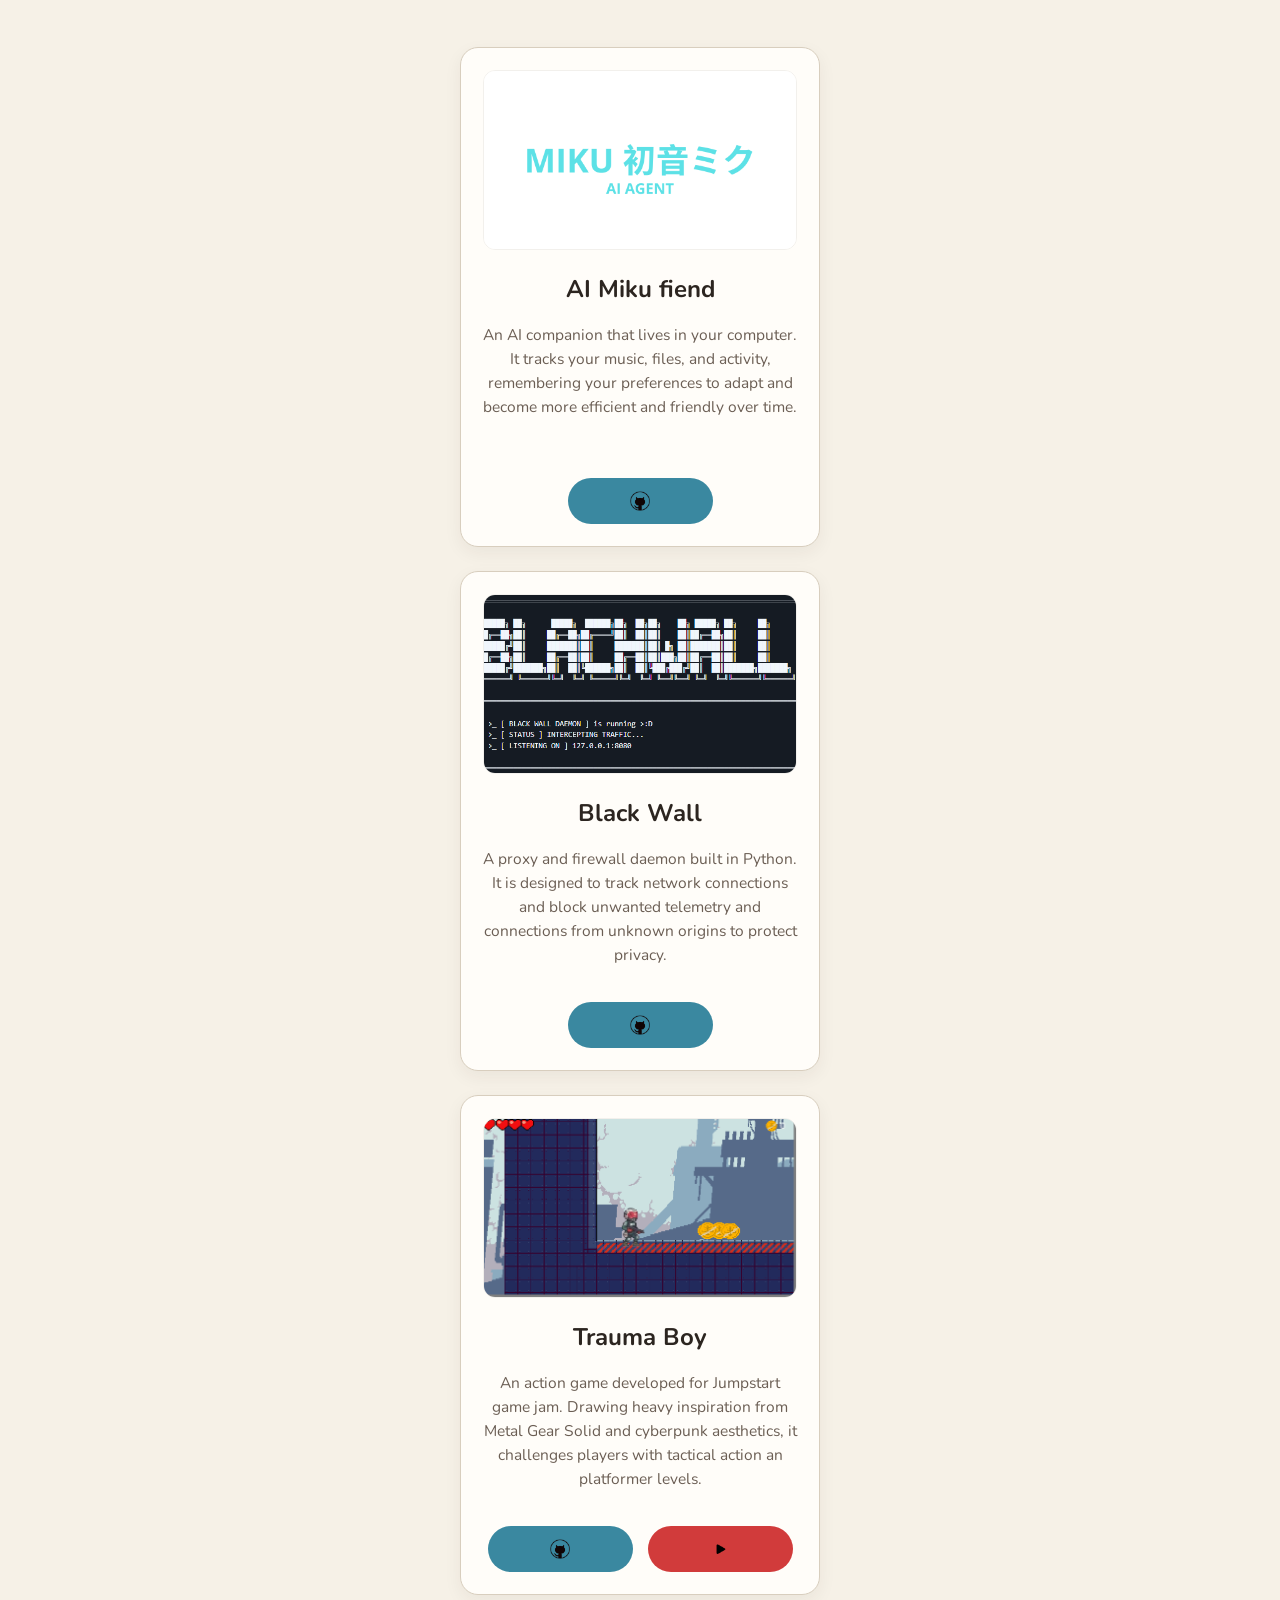
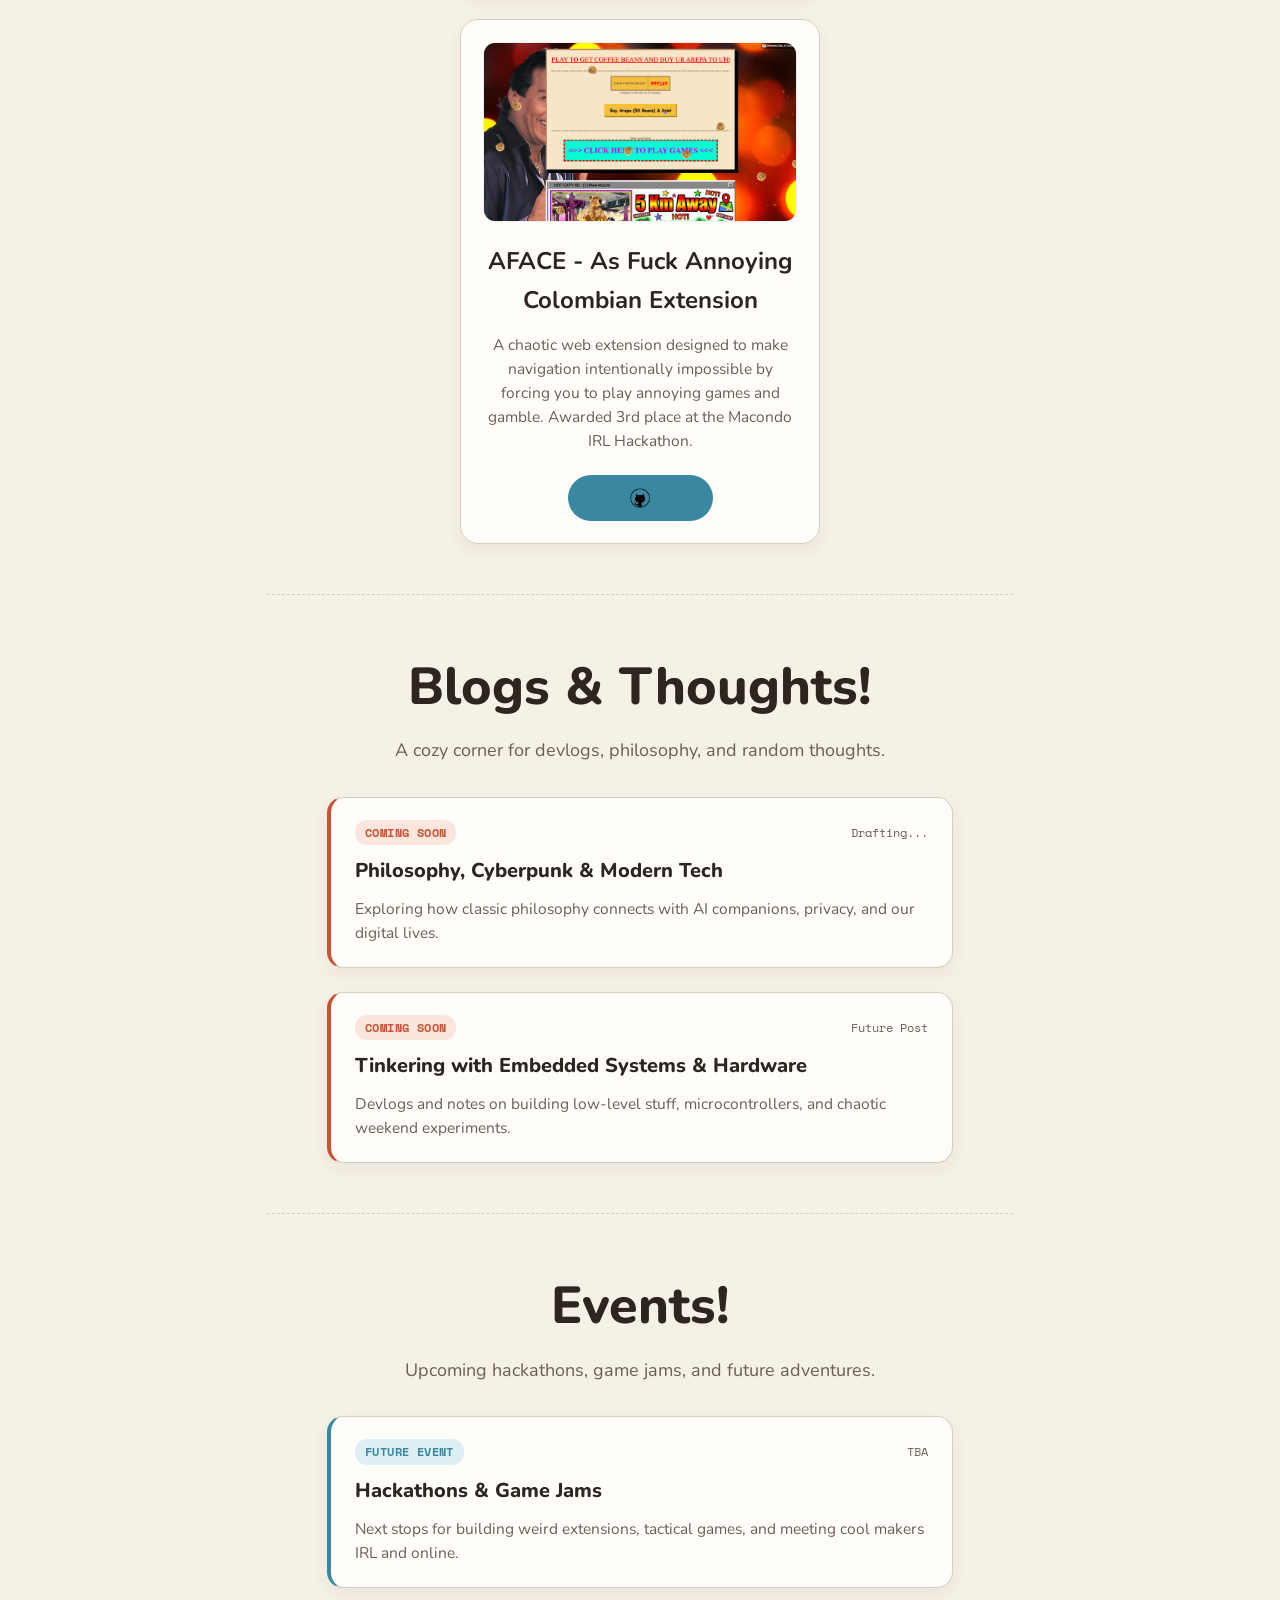
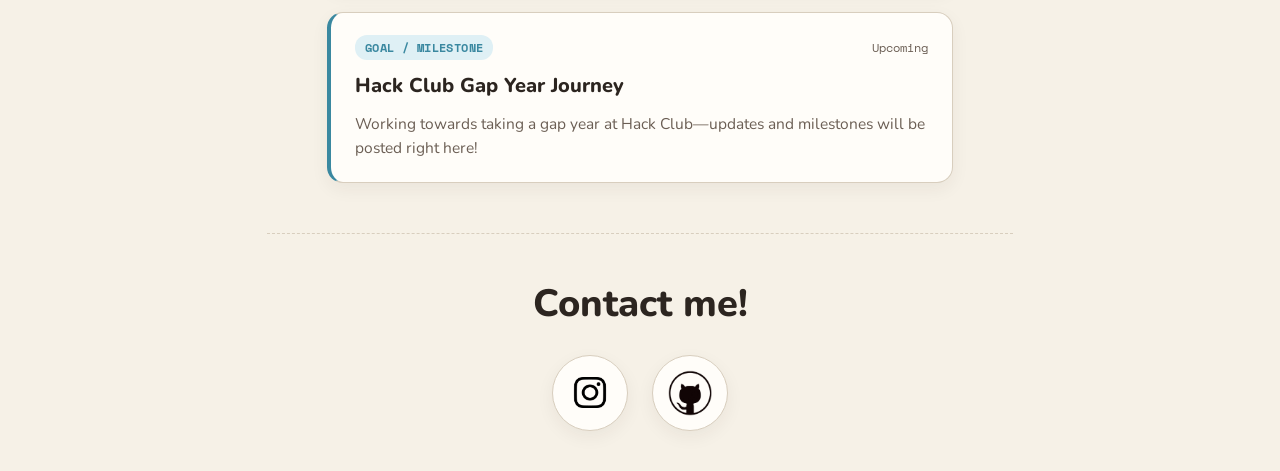
==== commit 5579d2d5: "fix style" ====
--- a/index.html
+++ b/index.html
@@ -47,6 +47,9 @@
     }
     </script>
 
+    <link rel="preconnect" href="https://fonts.googleapis.com">
+    <link rel="preconnect" href="https://fonts.gstatic.com" crossorigin>
+    <link href="https://fonts.googleapis.com/css2?family=Nunito:wght@400;600;700;800&family=Space+Mono:wght@400;700&display=swap" rel="stylesheet">
     <link rel="stylesheet" href="style.css">
     <link rel="icon" href="images/gucccciiii.jpg" type="image/png">
     <meta name="referrer" content="strict-origin-when-cross-origin">
@@ -57,6 +60,8 @@
         <a class="nav_link" href="#home">home</a>
         <a class="nav_link" href="#about">about me</a>
         <a class="nav_link" href="#projects">projects</a>
+        <a class="nav_link" href="#blogs">blogs / thoughts</a>
+        <a class="nav_link" href="#events">events</a>
         <a class="nav_link" href="#contact">contact me</a>
     </nav>
 
@@ -65,7 +70,7 @@
 
     <section id="home" class="layer home">
         <div class="home_text">
-            <h2 class="home_text_1">привеeeт!!</h2>
+            <h2 class="home_text_1">привеeeт!! ☕</h2>
             <h1 class="home_text_2">Im Emanuel :D</h1>
             <p class="home_nickname">@Bimbot-afk</p>
             <h3 class="home_text_3">a kiddo that loves code and hardware and create cool stuff (kinda)</h3>
@@ -145,22 +150,78 @@
         </div>
     </section>
 
+    <section id="blogs" class="layer blogs_section">
+        <div class="section_wrapper">
+            <h2>Blogs & Thoughts!</h2>
+            <p class="section_subtitle">A cozy corner for devlogs, philosophy, and random thoughts.</p>
+
+            <div class="cozy_cards_grid">
+                <article class="cozy_card">
+                    <div class="cozy_card_meta">
+                        <span class="cozy_badge badge_soon">Coming Soon</span>
+                        <span class="cozy_date">Drafting...</span>
+                    </div>
+                    <h3 class="cozy_card_title">Philosophy, Cyberpunk & Modern Tech</h3>
+                    <p class="cozy_card_desc">Exploring how classic philosophy connects with AI companions, privacy, and our digital lives.</p>
+                </article>
+
+                <article class="cozy_card">
+                    <div class="cozy_card_meta">
+                        <span class="cozy_badge badge_soon">Coming Soon</span>
+                        <span class="cozy_date">Future Post</span>
+                    </div>
+                    <h3 class="cozy_card_title">Tinkering with Embedded Systems & Hardware</h3>
+                    <p class="cozy_card_desc">Devlogs and notes on building low-level stuff, microcontrollers, and chaotic weekend experiments.</p>
+                </article>
+            </div>
+        </div>
+    </section>
+
+    <section id="events" class="layer events_section">
+        <div class="section_wrapper">
+            <h2>Events!</h2>
+            <p class="section_subtitle">Upcoming hackathons, game jams, and future adventures.</p>
+
+            <div class="cozy_cards_grid">
+                <article class="cozy_card event_card">
+                    <div class="cozy_card_meta">
+                        <span class="cozy_badge badge_event">Future Event</span>
+                        <span class="cozy_date">TBA</span>
+                    </div>
+                    <h3 class="cozy_card_title">Hackathons & Game Jams</h3>
+                    <p class="cozy_card_desc">Next stops for building weird extensions, tactical games, and meeting cool makers IRL and online.</p>
+                </article>
+
+                <article class="cozy_card event_card">
+                    <div class="cozy_card_meta">
+                        <span class="cozy_badge badge_event">Goal / Milestone</span>
+                        <span class="cozy_date">Upcoming</span>
+                    </div>
+                    <h3 class="cozy_card_title">Hack Club Gap Year Journey</h3>
+                    <p class="cozy_card_desc">Working towards taking a gap year at Hack Club—updates and milestones will be posted right here!</p>
+                </article>
+            </div>
+        </div>
+    </section>
+
     <section id="contact" class="layer contact">
         <div class="contact_text">
             <h2>Contact me!</h2>
-            <div class="ig">
-                <a href="https://www.instagram.com/x_emart29/" rel="noopener noreferrer">
-                    <img src="images/ig.png" alt="ig">
-                </a>
-            </div>
-            <div class="github">
-                <a href="https://github.com/Bimbot-afk" rel="noopener noreferrer">
-                    <img src="images/github.png" alt="github">
-                </a>
+            <div class="contact_links">
+                <div class="ig">
+                    <a href="https://www.instagram.com/x_emart29/" rel="noopener noreferrer">
+                        <img src="images/ig.png" alt="ig">
+                    </a>
+                </div>
+                <div class="github">
+                    <a href="https://github.com/Bimbot-afk" rel="noopener noreferrer">
+                        <img src="images/github.png" alt="github">
+                    </a>
+                </div>
             </div>
         </div>
     </section>
 
 </body>
 
-</html>+</html>
--- a/style.css
+++ b/style.css
@@ -1,13 +1,33 @@
+:root {
+    --bg-cozy: #f6f1e7;
+    --bg-sidebar: #f0e9dc;
+    --bg-card: #fffdf9;
+    --text-main: #2c2520;
+    --text-muted: #6b5e54;
+    --border-cozy: #d8cebe;
+    --accent-warm: #c85232;
+    --accent-blue: #3a88a0;
+    --accent-play: #d13b3b;
+    --shadow-soft: 0 6px 18px rgba(44, 37, 32, 0.06);
+    --shadow-hover: 0 12px 26px rgba(44, 37, 32, 0.12);
+}
+
 * {
     margin: 0;
     padding: 0;
     box-sizing: border-box;
 }
 
+html {
+    scroll-behavior: smooth;
+}
+
 body {
-    font-family: sans-serif;
-    background-color: whitesmoke;
+    font-family: 'Nunito', sans-serif;
+    background-color: var(--bg-cozy);
+    color: var(--text-main);
     width: calc(100% - 267px);
+    line-height: 1.6;
 }
 
 .layer {
@@ -18,18 +38,18 @@
     flex-direction: column;
     justify-content: center;
     align-items: flex-start;
-    padding: 40px 60px;
+    padding: 50px 60px;
 }
 
 .home {
     display: flex;
     position: relative;
     width: 100%;
-    height: 50vh;
+    height: 55vh;
 }
 
 .home_text {
-    color: black;
+    color: var(--text-main);
     max-width: 800px;
     width: 100%;
     margin: 0;
@@ -37,38 +57,48 @@
     flex-direction: column;
     text-align: left;
     gap: 12px;
+    background-color: rgba(255, 253, 249, 0.65);
+    padding: 32px 36px;
+    border-radius: 20px;
+    border: 1px solid var(--border-cozy);
+    box-shadow: var(--shadow-soft);
 }
 
 .home_text_1 {
     font-size: 24px;
-    color: #444;
+    color: var(--accent-warm);
+    font-weight: 700;
 }
 
 .home_text_2 {
     font-size: 56px;
     line-height: 1.1;
-    font-weight: bold;
+    font-weight: 800;
+    color: var(--text-main);
 }
 
 .home_nickname {
+    font-family: 'Space Mono', monospace;
+    font-size: 19px;
+    font-weight: 700;
+    color: var(--text-muted);
+    margin-top: -4px;
+}
+
+.home_text_3 {
     font-size: 22px;
     font-weight: 600;
-    color: #555;
-    margin-top: -6px;
-}
-
-.home_text_3 {
-    font-size: 24px;
-    font-weight: 600;
+    color: #4a4039;
 }
 
 .about {
-    border-top: 1px solid gray;
+    border-top: 1px dashed var(--border-cozy);
     display: flex;
     flex-direction: row;
     justify-content: space-around;
     align-items: center;
     font-size: 20px;
+    gap: 20px;
 }
 
 .pfp_section {
@@ -80,10 +110,17 @@
 
 .pfp {
     margin: 20px auto;
-    width: 200px;
-    height: 200px;
+    width: 210px;
+    height: 210px;
     object-fit: cover;
     border-radius: 50%;
+    border: 5px solid var(--bg-card);
+    box-shadow: var(--shadow-hover);
+    transition: transform 0.3s ease;
+}
+
+.pfp:hover {
+    transform: scale(1.04) rotate(2deg);
 }
 
 .about_layer {
@@ -91,12 +128,14 @@
     flex-direction: column;
     justify-content: center;
     gap: 20px;
-    padding: 20px;
-    background-color: transparent;
-    width: 100%;
-    max-width: 600px;
+    padding: 28px 32px;
+    background-color: var(--bg-card);
+    width: 100%;
+    max-width: 580px;
     text-align: left;
-    border-left: 1px solid gray;
+    border-left: 4px solid var(--accent-warm);
+    border-radius: 16px;
+    box-shadow: var(--shadow-soft);
 }
 
 .about_layer h2 {
@@ -104,44 +143,46 @@
 }
 
 .about_layer_text_link {
-    color: red;
-    text-decoration: none;
+    color: var(--accent-warm);
+    font-weight: 700;
+    text-decoration: underline;
+    text-underline-offset: 3px;
     transition: opacity 0.2s ease;
 }
 
 .about_layer_text_link:hover {
-    opacity: 0.6;
+    opacity: 0.7;
 }
 
 .about_layer_text {
-    color: black;
+    color: var(--text-main);
     max-width: 500px;
     text-align: left;
-    margin: 20px;
+    margin: 10px;
 }
 
 .projects {
     background-color: transparent;
-    border-top: 1px solid gray;
+    border-top: 1px dashed var(--border-cozy);
     text-align: center;
-
 }
 
 .projects_text {
-    color: black;
-    width: 100%;
-    max-width: 800px;
+    color: var(--text-main);
+    width: 100%;
+    max-width: 820px;
     margin: 0 auto;
     display: flex;
     flex-wrap: wrap;
     justify-content: center;
-    gap: 20px;
-}
-
-.projects_text>h2 {
-    width: 100%;
-    margin-bottom: 20px;
-    font-size: 60px;
+    gap: 24px;
+}
+
+.projects_text > h2 {
+    width: 100%;
+    margin-bottom: 16px;
+    font-size: 52px;
+    font-weight: 800;
 }
 
 .projects_container_1,
@@ -151,23 +192,23 @@
     display: flex;
     flex-direction: column;
     justify-content: space-between;
-    gap: 15px;
-    padding: 20px;
-    background-color: #ffffff;
-    border: 1px solid #e0e0e0;
-    border-radius: 12px;
-    box-shadow: 0 4px 6px rgba(0, 0, 0, 0.05);
-    transition: transform 0.2s ease, box-shadow 0.2s ease;
-    min-height: 520px;
-    width: 350px;
+    gap: 14px;
+    padding: 22px;
+    background-color: var(--bg-card);
+    border: 1px solid var(--border-cozy);
+    border-radius: 18px;
+    box-shadow: var(--shadow-soft);
+    transition: transform 0.25s ease, box-shadow 0.25s ease;
+    min-height: 500px;
+    width: 360px;
 }
 
 .projects_container_1:hover,
 .projects_container_2:hover,
 .projects_container_3:hover,
 .projects_container_4:hover {
-    transform: translateY(-5px);
-    box-shadow: 0 8px 15px rgba(0, 0, 0, 0.1);
+    transform: translateY(-6px);
+    box-shadow: var(--shadow-hover);
 }
 
 .project_1_image,
@@ -177,8 +218,25 @@
     width: 100%;
     height: 180px;
     object-fit: cover;
-    border-radius: 8px;
-    margin-bottom: 10px;
+    border-radius: 12px;
+    margin-bottom: 6px;
+    border: 1px solid rgba(0, 0, 0, 0.05);
+}
+
+.project_1_text,
+.project_2_text,
+.project_3_text,
+.project_4_text {
+    color: var(--text-main);
+}
+
+p.project_1_text,
+p.project_2_text,
+p.project_3_text,
+p.project_4_text {
+    color: var(--text-muted);
+    font-size: 15.5px;
+    line-height: 1.55;
 }
 
 .project_buttons {
@@ -188,6 +246,7 @@
     gap: 15px;
     width: 100%;
     margin-top: auto;
+    padding-top: 8px;
 }
 
 .project_1_button,
@@ -197,17 +256,26 @@
     display: flex;
     align-items: center;
     justify-content: center;
-    width: 150px;
-    height: 50px;
+    width: 145px;
+    height: 46px;
     border: none;
-    background-color: rgb(25, 151, 201);
-    color: whitesmoke;
+    background-color: var(--accent-blue);
+    color: var(--bg-card);
     cursor: pointer;
-    border-radius: 20px;
+    border-radius: 24px;
+    transition: transform 0.2s ease, filter 0.2s ease;
+}
+
+.project_1_button:hover,
+.project_2_button:hover,
+.project_3_button:hover,
+.project_4_button:hover {
+    transform: scale(1.04);
+    filter: brightness(1.08);
 }
 
 .play_button {
-    background-color: #e50914;
+    background-color: var(--accent-play);
 }
 
 .project_1_image_button,
@@ -222,27 +290,132 @@
     object-fit: contain;
 }
 
-.project_1_text h2:not(.project_1_text>h2),
-.project_2_text h2:not(.project_2_text>h2),
-.project_3_text h2:not(.project_3_text>h2),
-.project_4_text h2:not(.project_4_text>h2) {
+/* Blogs / Thoughts & Events Sections */
+.blogs_section,
+.events_section {
+    border-top: 1px dashed var(--border-cozy);
+    align-items: center;
+    min-height: 60vh;
+}
+
+.section_wrapper {
+    width: 100%;
+    max-width: 820px;
+    margin: 0 auto;
+    text-align: center;
+}
+
+.section_wrapper > h2 {
+    font-size: 52px;
+    font-weight: 800;
+    margin-bottom: 8px;
+}
+
+.section_subtitle {
+    color: var(--text-muted);
+    font-size: 18px;
+    margin-bottom: 32px;
+}
+
+.cozy_cards_grid {
+    display: grid;
+    grid-template-columns: repeat(auto-fit, minmax(320px, 1fr));
+    gap: 24px;
     text-align: left;
 }
 
+.cozy_card {
+    background-color: var(--bg-card);
+    border: 1px solid var(--border-cozy);
+    border-left: 4px solid var(--accent-warm);
+    border-radius: 16px;
+    padding: 22px 24px;
+    box-shadow: var(--shadow-soft);
+    transition: transform 0.2s ease, box-shadow 0.2s ease;
+    display: flex;
+    flex-direction: column;
+    gap: 10px;
+}
+
+.cozy_card.event_card {
+    border-left-color: var(--accent-blue);
+}
+
+.cozy_card:hover {
+    transform: translateY(-4px);
+    box-shadow: var(--shadow-hover);
+}
+
+.cozy_card_meta {
+    display: flex;
+    justify-content: space-between;
+    align-items: center;
+    gap: 10px;
+    font-family: 'Space Mono', monospace;
+    font-size: 12px;
+}
+
+.cozy_badge {
+    padding: 3px 10px;
+    border-radius: 12px;
+    font-weight: 700;
+    text-transform: uppercase;
+    letter-spacing: 0.4px;
+}
+
+.badge_soon {
+    background-color: #fae6dc;
+    color: var(--accent-warm);
+}
+
+.badge_event {
+    background-color: #dff0f5;
+    color: var(--accent-blue);
+}
+
+.cozy_date {
+    color: var(--text-muted);
+}
+
+.cozy_card_title {
+    font-size: 20px;
+    font-weight: 800;
+    color: var(--text-main);
+}
+
+.cozy_card_desc {
+    font-size: 15.5px;
+    color: var(--text-muted);
+    line-height: 1.55;
+}
+
+/* Contact Section */
 .contact {
-    border-top: 1px solid gray;
-    min-height: 20vh;
+    border-top: 1px dashed var(--border-cozy);
+    min-height: 25vh;
     display: flex;
     flex-direction: row;
-    justify-content: space-around;
+    justify-content: center;
     align-items: center;
     padding: 40px 20px;
 }
 
+.contact_text {
+    display: flex;
+    flex-direction: column;
+    align-items: center;
+    gap: 20px;
+}
+
+.contact_text h2 {
+    font-size: 38px;
+    font-weight: 800;
+}
+
 .contact_links {
     display: flex;
     flex-direction: row;
-    gap: 30px;
+    gap: 24px;
     align-items: center;
 }
 
@@ -251,45 +424,64 @@
     display: inline-flex;
     align-items: center;
     justify-content: center;
+    background-color: var(--bg-card);
+    padding: 14px;
+    border-radius: 50%;
+    border: 1px solid var(--border-cozy);
+    box-shadow: var(--shadow-soft);
+    transition: transform 0.2s ease, box-shadow 0.2s ease;
+}
+
+.ig:hover,
+.github:hover {
+    transform: translateY(-4px) scale(1.05);
+    box-shadow: var(--shadow-hover);
 }
 
 .ig img,
 .github img {
-    width: 60px;
-    height: 60px;
+    width: 46px;
+    height: 46px;
     object-fit: contain;
     display: block;
 }
 
+/* Sidebar Navigation */
 .scroll_bar_menu {
     display: flex;
     flex-direction: column;
     justify-content: center;
     align-items: flex-start;
-    gap: 30px;
-    padding: 30px;
-    background-color: whitesmoke;
+    gap: 20px;
+    padding: 30px 26px;
+    background-color: var(--bg-sidebar);
     width: 222px;
     height: 100%;
     position: fixed;
     top: 0;
     left: 0;
-    border-right: 1px solid gray;
+    border-right: 1px solid var(--border-cozy);
     z-index: 10;
 }
 
 .nav_link {
-    color: black;
-    font-size: 24px;
+    color: var(--text-main);
+    font-size: 20px;
+    font-weight: 700;
     text-align: left;
     text-decoration: none;
-    transition: opacity 0.2s ease;
+    padding: 6px 12px;
+    border-radius: 10px;
+    transition: background-color 0.2s ease, color 0.2s ease, transform 0.2s ease;
 }
 
 .nav_link:hover {
-    opacity: 0.6;
-}
-
+    background-color: var(--bg-card);
+    color: var(--accent-warm);
+    transform: translateX(4px);
+}
+
+/* Right Tape Column */
 .tape_colum {
     width: 267px;
     position: fixed;
@@ -304,9 +496,10 @@
     background-size: contain;
     background-repeat: repeat-y;
     background-position: center top;
-    border-right: 1px solid gray;
+    border-right: 1px solid var(--border-cozy);
     z-index: 9;
-    border-left: 1px solid black;
+    border-left: 1px solid var(--border-cozy);
+    opacity: 0.9;
 }
 
 /* Responsive styles for mobile devices */
@@ -327,19 +520,24 @@
         flex-wrap: wrap;
         justify-content: center;
         border-right: none;
-        border-bottom: 1px solid gray;
+        border-bottom: 1px solid var(--border-cozy);
         padding: 15px;
-        gap: 15px;
+        gap: 10px;
     }
 
     .nav_link {
-        font-size: 18px;
+        font-size: 16px;
+        padding: 6px 10px;
+    }
+
+    .nav_link:hover {
+        transform: translateY(-2px);
     }
 
     .layer {
         margin-left: 0;
         width: 100%;
-        padding: 30px 20px;
+        padding: 35px 20px;
         min-height: auto;
     }
 
@@ -347,16 +545,20 @@
         height: auto;
     }
 
+    .home_text {
+        padding: 24px;
+    }
+
     .home_text_1 {
         font-size: 20px;
     }
 
     .home_text_2 {
-        font-size: 40px;
+        font-size: 38px;
     }
 
     .home_nickname {
-        font-size: 18px;
+        font-size: 17px;
     }
 
     .home_text_3 {
@@ -370,15 +572,17 @@
 
     .about_layer {
         border-left: none;
-        padding: 10px 0;
+        border-top: 4px solid var(--accent-warm);
+        padding: 20px;
     }
 
     .about_layer_text {
         margin: 10px 0;
     }
 
-    .projects_text>h2 {
-        font-size: 40px;
+    .projects_text > h2,
+    .section_wrapper > h2 {
+        font-size: 38px;
     }
 
     .projects_container_1,
@@ -389,9 +593,13 @@
         max-width: 350px;
     }
 
+    .cozy_cards_grid {
+        grid-template-columns: 1fr;
+    }
+
     .contact {
         flex-direction: column;
         gap: 20px;
         text-align: center;
     }
-}+}
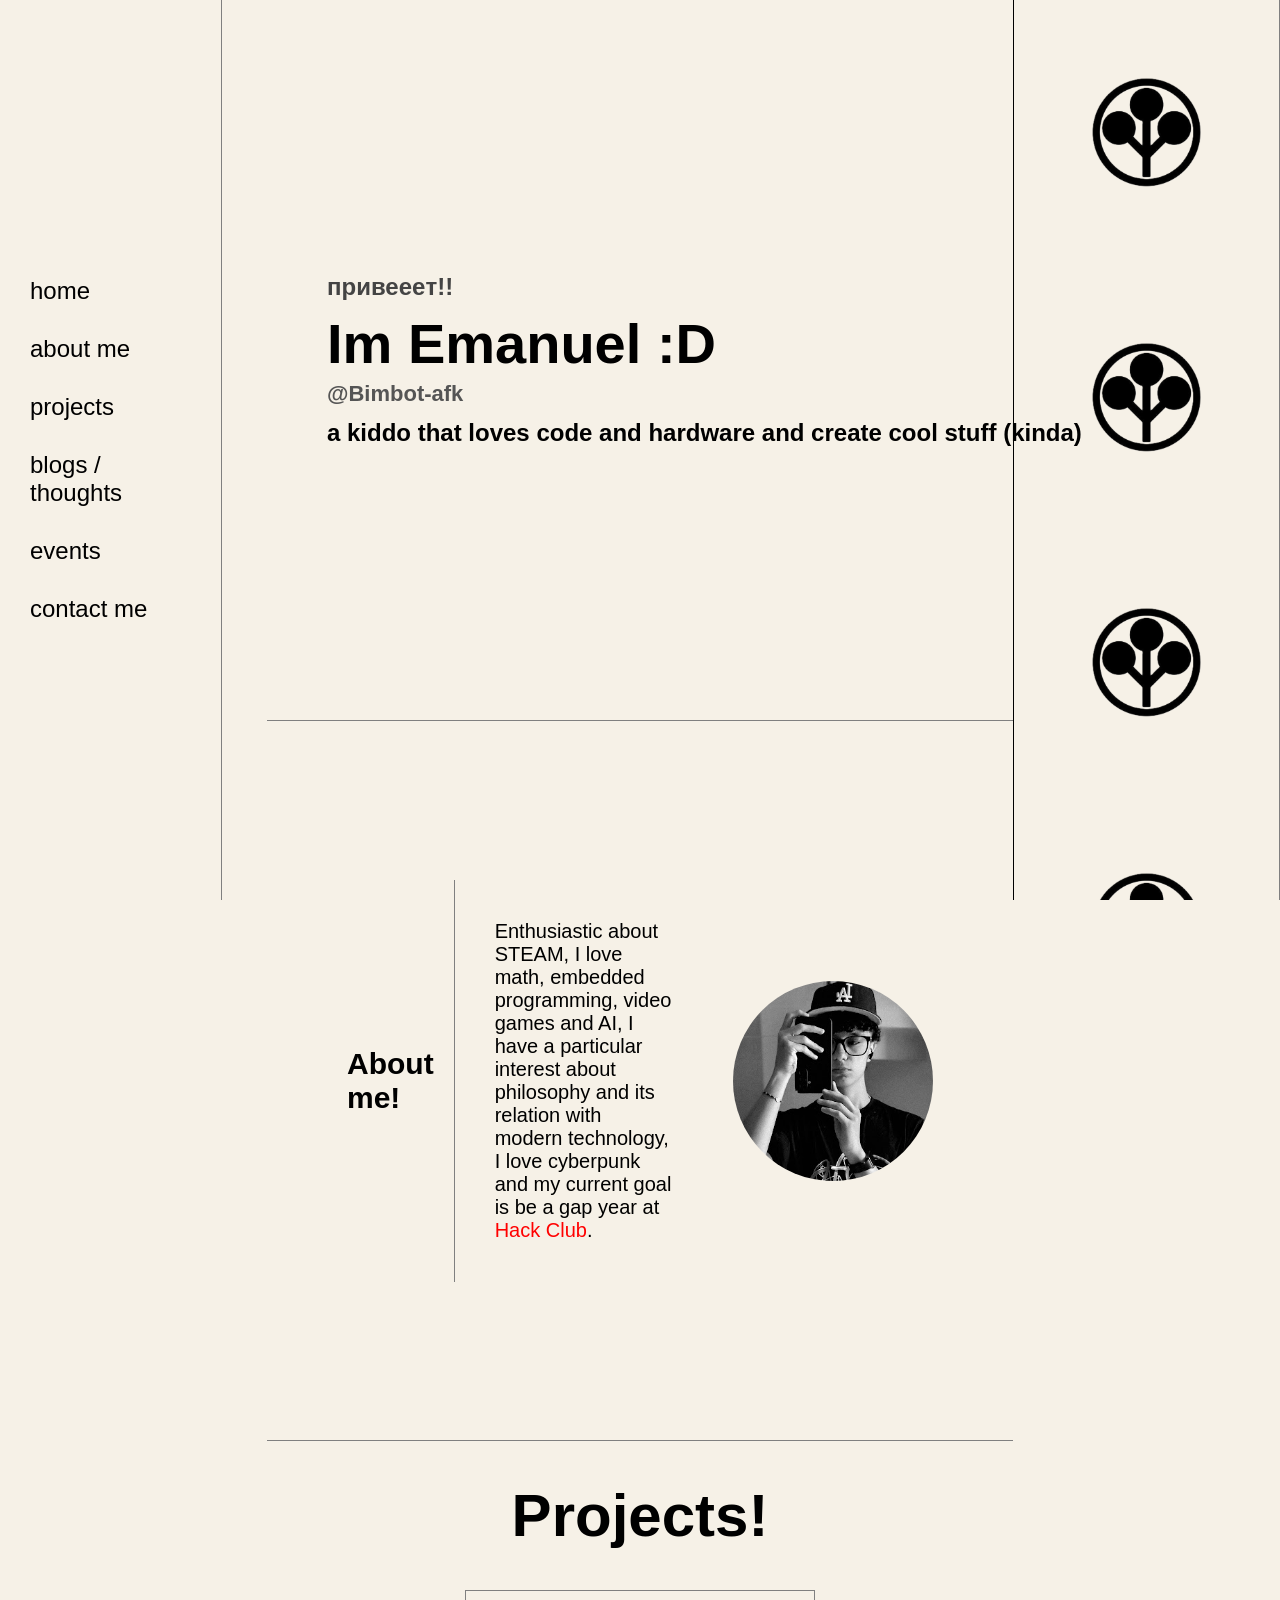
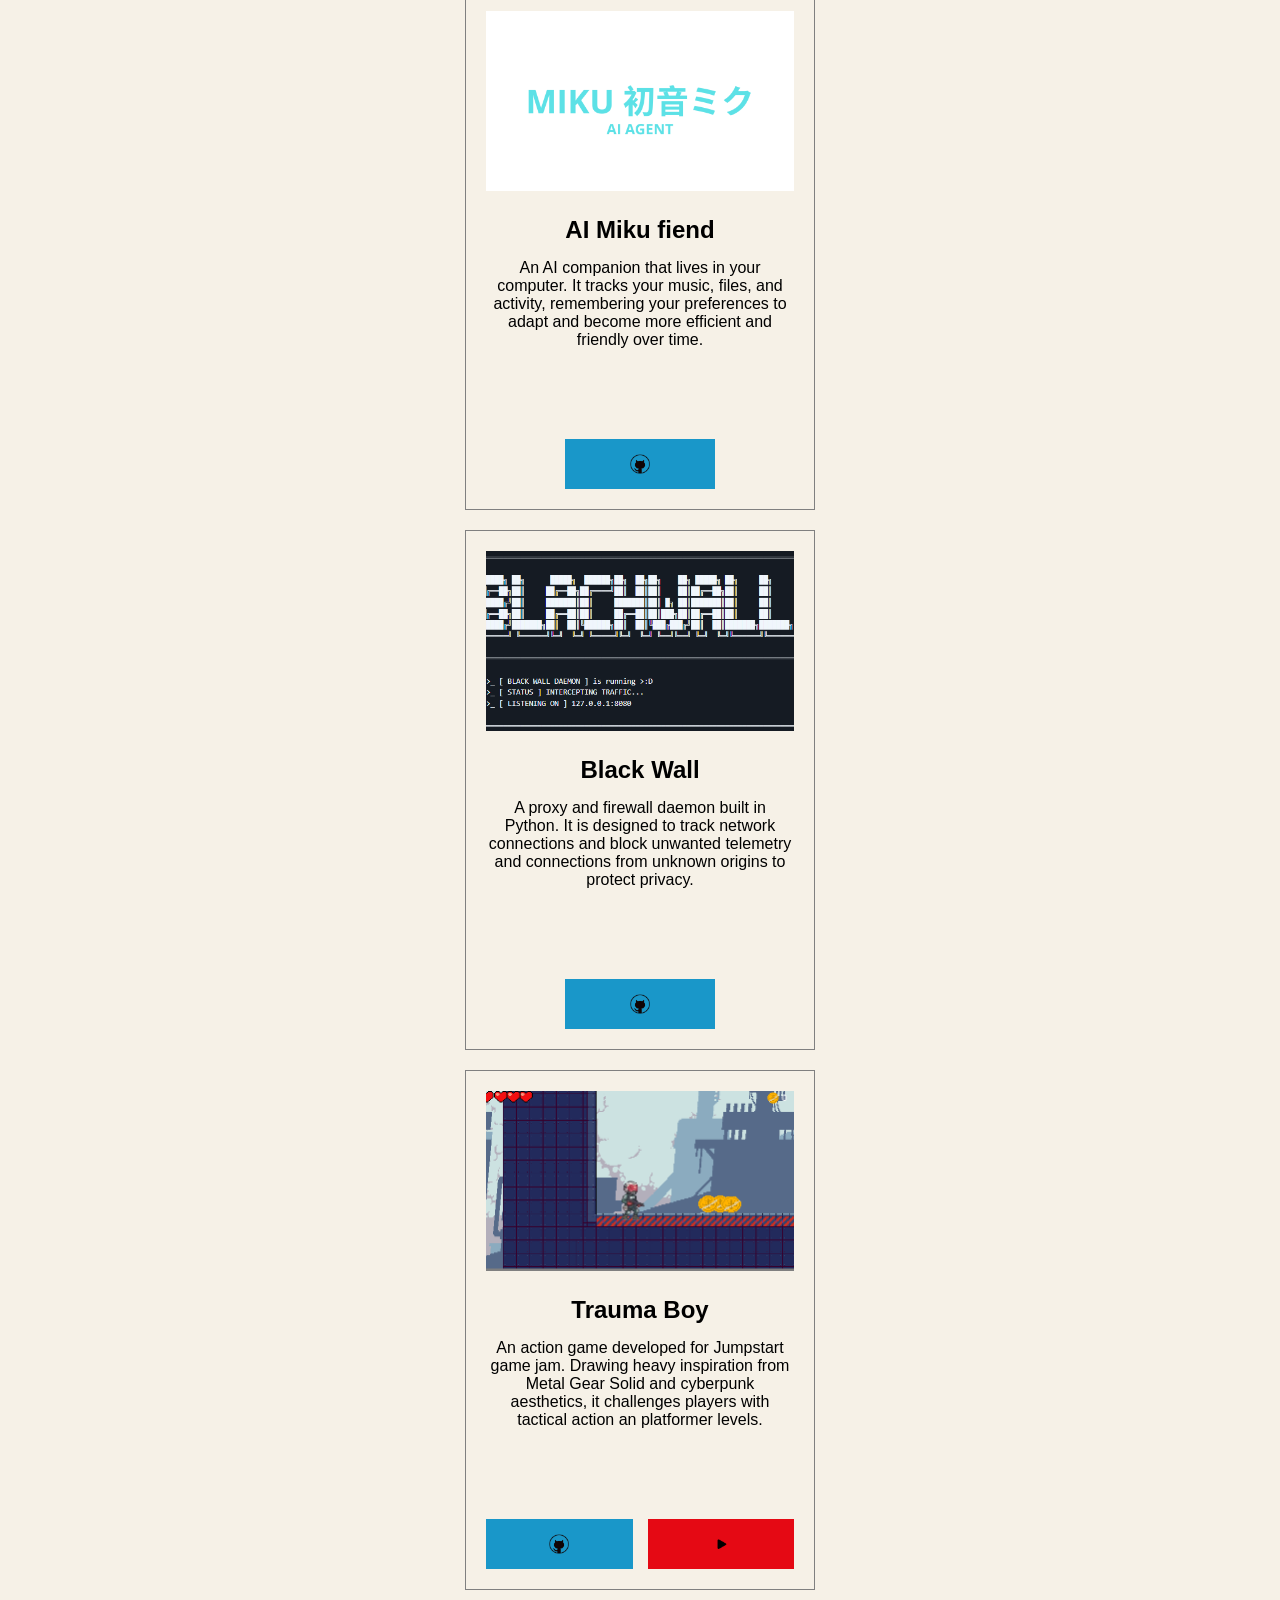
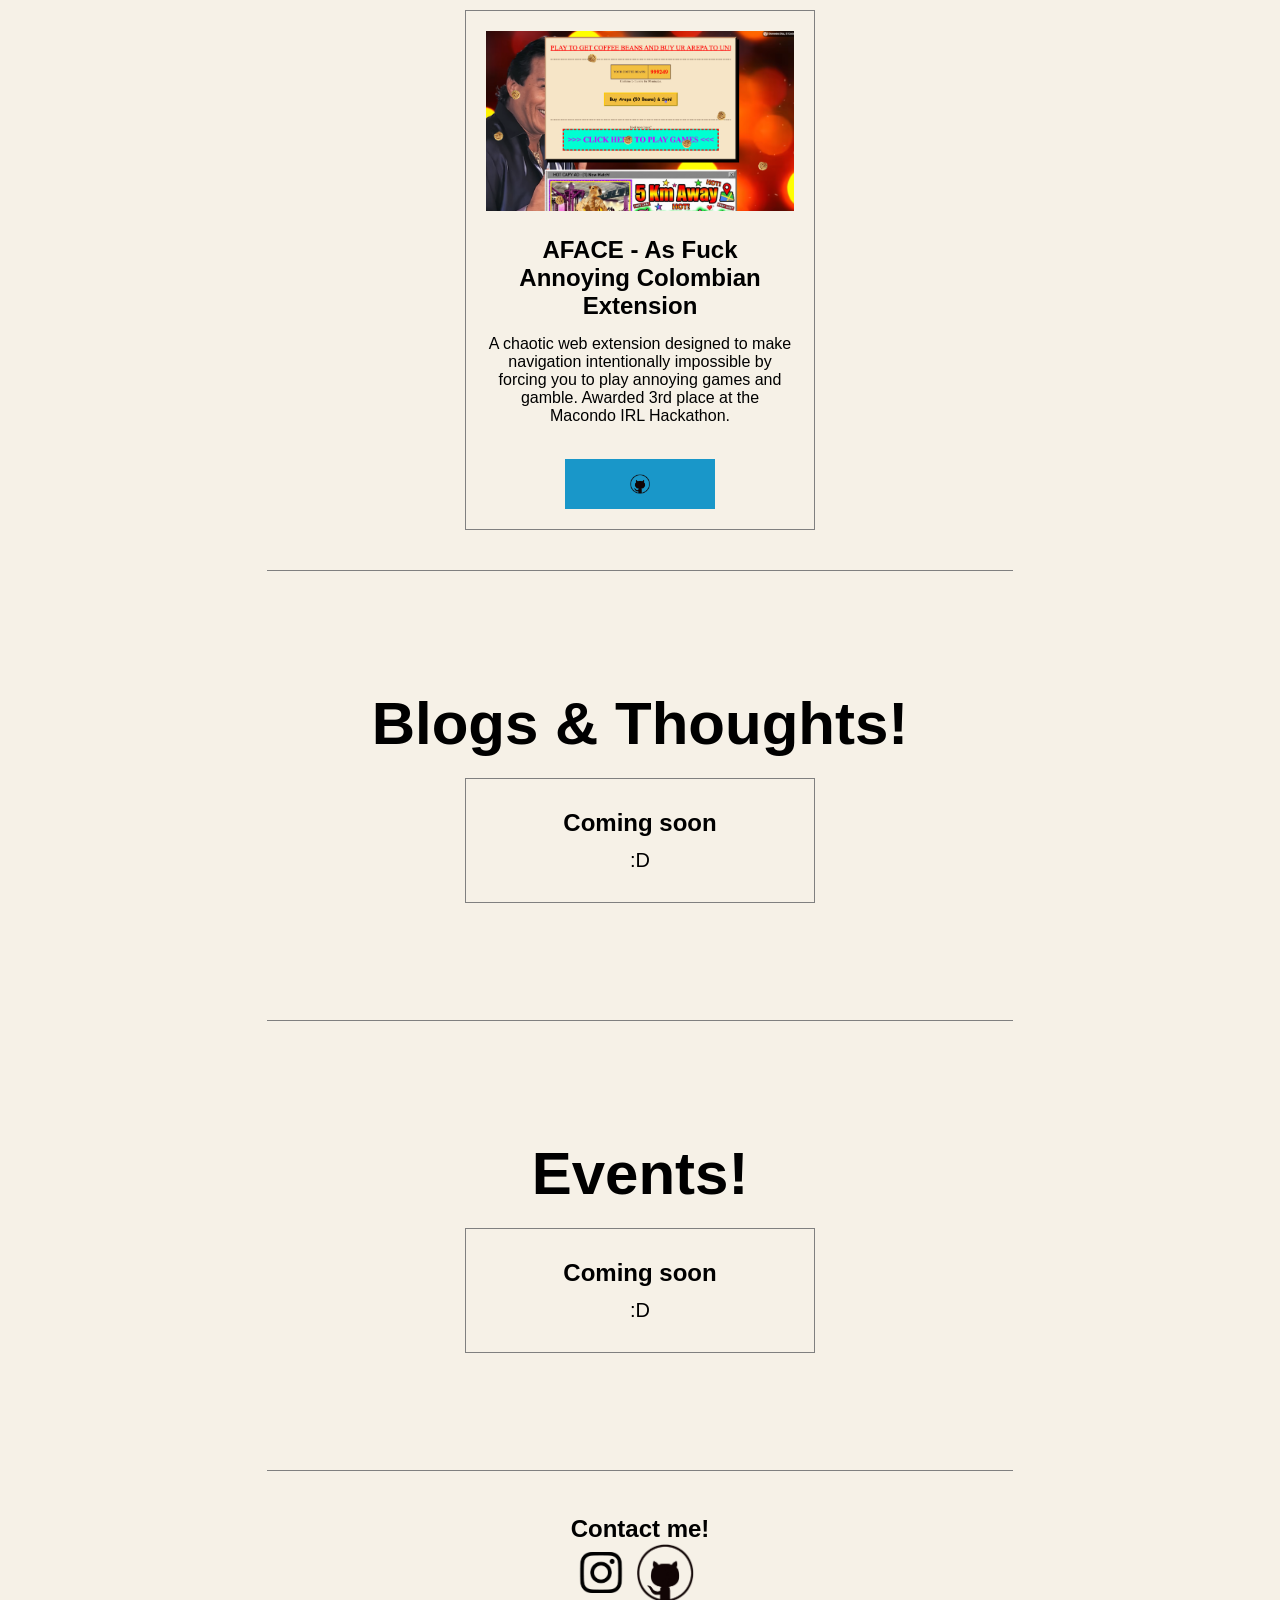
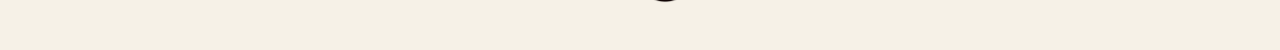
==== commit 2bc9ec72: "more cool" ====
--- a/index.html
+++ b/index.html
@@ -47,9 +47,6 @@
     }
     </script>
 
-    <link rel="preconnect" href="https://fonts.googleapis.com">
-    <link rel="preconnect" href="https://fonts.gstatic.com" crossorigin>
-    <link href="https://fonts.googleapis.com/css2?family=Nunito:wght@400;600;700;800&family=Space+Mono:wght@400;700&display=swap" rel="stylesheet">
     <link rel="stylesheet" href="style.css">
     <link rel="icon" href="images/gucccciiii.jpg" type="image/png">
     <meta name="referrer" content="strict-origin-when-cross-origin">
@@ -70,7 +67,7 @@
 
     <section id="home" class="layer home">
         <div class="home_text">
-            <h2 class="home_text_1">привеeeт!! ☕</h2>
+            <h2 class="home_text_1">привеeeт!!</h2>
             <h1 class="home_text_2">Im Emanuel :D</h1>
             <p class="home_nickname">@Bimbot-afk</p>
             <h3 class="home_text_3">a kiddo that loves code and hardware and create cool stuff (kinda)</h3>
@@ -153,25 +150,10 @@
     <section id="blogs" class="layer blogs_section">
         <div class="section_wrapper">
             <h2>Blogs & Thoughts!</h2>
-            <p class="section_subtitle">A cozy corner for devlogs, philosophy, and random thoughts.</p>
-
             <div class="cozy_cards_grid">
                 <article class="cozy_card">
-                    <div class="cozy_card_meta">
-                        <span class="cozy_badge badge_soon">Coming Soon</span>
-                        <span class="cozy_date">Drafting...</span>
-                    </div>
-                    <h3 class="cozy_card_title">Philosophy, Cyberpunk & Modern Tech</h3>
-                    <p class="cozy_card_desc">Exploring how classic philosophy connects with AI companions, privacy, and our digital lives.</p>
-                </article>
-
-                <article class="cozy_card">
-                    <div class="cozy_card_meta">
-                        <span class="cozy_badge badge_soon">Coming Soon</span>
-                        <span class="cozy_date">Future Post</span>
-                    </div>
-                    <h3 class="cozy_card_title">Tinkering with Embedded Systems & Hardware</h3>
-                    <p class="cozy_card_desc">Devlogs and notes on building low-level stuff, microcontrollers, and chaotic weekend experiments.</p>
+                    <h3 class="cozy_card_title">Coming soon</h3>
+                    <p class="cozy_card_desc">:D</p>
                 </article>
             </div>
         </div>
@@ -180,25 +162,10 @@
     <section id="events" class="layer events_section">
         <div class="section_wrapper">
             <h2>Events!</h2>
-            <p class="section_subtitle">Upcoming hackathons, game jams, and future adventures.</p>
-
             <div class="cozy_cards_grid">
-                <article class="cozy_card event_card">
-                    <div class="cozy_card_meta">
-                        <span class="cozy_badge badge_event">Future Event</span>
-                        <span class="cozy_date">TBA</span>
-                    </div>
-                    <h3 class="cozy_card_title">Hackathons & Game Jams</h3>
-                    <p class="cozy_card_desc">Next stops for building weird extensions, tactical games, and meeting cool makers IRL and online.</p>
-                </article>
-
-                <article class="cozy_card event_card">
-                    <div class="cozy_card_meta">
-                        <span class="cozy_badge badge_event">Goal / Milestone</span>
-                        <span class="cozy_date">Upcoming</span>
-                    </div>
-                    <h3 class="cozy_card_title">Hack Club Gap Year Journey</h3>
-                    <p class="cozy_card_desc">Working towards taking a gap year at Hack Club—updates and milestones will be posted right here!</p>
+                <article class="cozy_card">
+                    <h3 class="cozy_card_title">Coming soon</h3>
+                    <p class="cozy_card_desc">:D</p>
                 </article>
             </div>
         </div>
@@ -207,17 +174,15 @@
     <section id="contact" class="layer contact">
         <div class="contact_text">
             <h2>Contact me!</h2>
-            <div class="contact_links">
-                <div class="ig">
-                    <a href="https://www.instagram.com/x_emart29/" rel="noopener noreferrer">
-                        <img src="images/ig.png" alt="ig">
-                    </a>
-                </div>
-                <div class="github">
-                    <a href="https://github.com/Bimbot-afk" rel="noopener noreferrer">
-                        <img src="images/github.png" alt="github">
-                    </a>
-                </div>
+            <div class="ig">
+                <a href="https://www.instagram.com/x_emart29/" rel="noopener noreferrer">
+                    <img src="images/ig.png" alt="ig">
+                </a>
+            </div>
+            <div class="github">
+                <a href="https://github.com/Bimbot-afk" rel="noopener noreferrer">
+                    <img src="images/github.png" alt="github">
+                </a>
             </div>
         </div>
     </section>
--- a/style.css
+++ b/style.css
@@ -1,33 +1,14 @@
-:root {
-    --bg-cozy: #f6f1e7;
-    --bg-sidebar: #f0e9dc;
-    --bg-card: #fffdf9;
-    --text-main: #2c2520;
-    --text-muted: #6b5e54;
-    --border-cozy: #d8cebe;
-    --accent-warm: #c85232;
-    --accent-blue: #3a88a0;
-    --accent-play: #d13b3b;
-    --shadow-soft: 0 6px 18px rgba(44, 37, 32, 0.06);
-    --shadow-hover: 0 12px 26px rgba(44, 37, 32, 0.12);
-}
-
 * {
     margin: 0;
     padding: 0;
     box-sizing: border-box;
 }
 
-html {
-    scroll-behavior: smooth;
-}
-
 body {
-    font-family: 'Nunito', sans-serif;
-    background-color: var(--bg-cozy);
-    color: var(--text-main);
+    font-family: sans-serif;
+    background-color: #f6f1e7;
+    color: black;
     width: calc(100% - 267px);
-    line-height: 1.6;
 }
 
 .layer {
@@ -38,18 +19,18 @@
     flex-direction: column;
     justify-content: center;
     align-items: flex-start;
-    padding: 50px 60px;
+    padding: 40px 60px;
 }
 
 .home {
     display: flex;
     position: relative;
     width: 100%;
-    height: 55vh;
+    height: 50vh;
 }
 
 .home_text {
-    color: var(--text-main);
+    color: black;
     max-width: 800px;
     width: 100%;
     margin: 0;
@@ -57,48 +38,38 @@
     flex-direction: column;
     text-align: left;
     gap: 12px;
-    background-color: rgba(255, 253, 249, 0.65);
-    padding: 32px 36px;
-    border-radius: 20px;
-    border: 1px solid var(--border-cozy);
-    box-shadow: var(--shadow-soft);
 }
 
 .home_text_1 {
     font-size: 24px;
-    color: var(--accent-warm);
-    font-weight: 700;
+    color: #444;
 }
 
 .home_text_2 {
     font-size: 56px;
     line-height: 1.1;
-    font-weight: 800;
-    color: var(--text-main);
+    font-weight: bold;
 }
 
 .home_nickname {
-    font-family: 'Space Mono', monospace;
-    font-size: 19px;
-    font-weight: 700;
-    color: var(--text-muted);
-    margin-top: -4px;
-}
-
-.home_text_3 {
     font-size: 22px;
     font-weight: 600;
-    color: #4a4039;
+    color: #555;
+    margin-top: -6px;
+}
+
+.home_text_3 {
+    font-size: 24px;
+    font-weight: 600;
 }
 
 .about {
-    border-top: 1px dashed var(--border-cozy);
+    border-top: 1px solid gray;
     display: flex;
     flex-direction: row;
     justify-content: space-around;
     align-items: center;
     font-size: 20px;
-    gap: 20px;
 }
 
 .pfp_section {
@@ -110,17 +81,10 @@
 
 .pfp {
     margin: 20px auto;
-    width: 210px;
-    height: 210px;
+    width: 200px;
+    height: 200px;
     object-fit: cover;
     border-radius: 50%;
-    border: 5px solid var(--bg-card);
-    box-shadow: var(--shadow-hover);
-    transition: transform 0.3s ease;
-}
-
-.pfp:hover {
-    transform: scale(1.04) rotate(2deg);
 }
 
 .about_layer {
@@ -128,14 +92,12 @@
     flex-direction: column;
     justify-content: center;
     gap: 20px;
-    padding: 28px 32px;
-    background-color: var(--bg-card);
-    width: 100%;
-    max-width: 580px;
+    padding: 20px;
+    background-color: transparent;
+    width: 100%;
+    max-width: 600px;
     text-align: left;
-    border-left: 4px solid var(--accent-warm);
-    border-radius: 16px;
-    box-shadow: var(--shadow-soft);
+    border-left: 1px solid gray;
 }
 
 .about_layer h2 {
@@ -143,46 +105,43 @@
 }
 
 .about_layer_text_link {
-    color: var(--accent-warm);
-    font-weight: 700;
-    text-decoration: underline;
-    text-underline-offset: 3px;
+    color: red;
+    text-decoration: none;
     transition: opacity 0.2s ease;
 }
 
 .about_layer_text_link:hover {
-    opacity: 0.7;
+    opacity: 0.6;
 }
 
 .about_layer_text {
-    color: var(--text-main);
+    color: black;
     max-width: 500px;
     text-align: left;
-    margin: 10px;
+    margin: 20px;
 }
 
 .projects {
     background-color: transparent;
-    border-top: 1px dashed var(--border-cozy);
+    border-top: 1px solid gray;
     text-align: center;
 }
 
 .projects_text {
-    color: var(--text-main);
-    width: 100%;
-    max-width: 820px;
+    color: black;
+    width: 100%;
+    max-width: 800px;
     margin: 0 auto;
     display: flex;
     flex-wrap: wrap;
     justify-content: center;
-    gap: 24px;
+    gap: 20px;
 }
 
 .projects_text > h2 {
     width: 100%;
-    margin-bottom: 16px;
-    font-size: 52px;
-    font-weight: 800;
+    margin-bottom: 20px;
+    font-size: 60px;
 }
 
 .projects_container_1,
@@ -192,23 +151,13 @@
     display: flex;
     flex-direction: column;
     justify-content: space-between;
-    gap: 14px;
-    padding: 22px;
-    background-color: var(--bg-card);
-    border: 1px solid var(--border-cozy);
-    border-radius: 18px;
-    box-shadow: var(--shadow-soft);
-    transition: transform 0.25s ease, box-shadow 0.25s ease;
-    min-height: 500px;
-    width: 360px;
-}
-
-.projects_container_1:hover,
-.projects_container_2:hover,
-.projects_container_3:hover,
-.projects_container_4:hover {
-    transform: translateY(-6px);
-    box-shadow: var(--shadow-hover);
+    gap: 15px;
+    padding: 20px;
+    background-color: #f6f1e7;
+    border: 1px solid gray;
+    border-radius: 0;
+    min-height: 520px;
+    width: 350px;
 }
 
 .project_1_image,
@@ -218,25 +167,8 @@
     width: 100%;
     height: 180px;
     object-fit: cover;
-    border-radius: 12px;
-    margin-bottom: 6px;
-    border: 1px solid rgba(0, 0, 0, 0.05);
-}
-
-.project_1_text,
-.project_2_text,
-.project_3_text,
-.project_4_text {
-    color: var(--text-main);
-}
-
-p.project_1_text,
-p.project_2_text,
-p.project_3_text,
-p.project_4_text {
-    color: var(--text-muted);
-    font-size: 15.5px;
-    line-height: 1.55;
+    border-radius: 0;
+    margin-bottom: 10px;
 }
 
 .project_buttons {
@@ -246,7 +178,6 @@
     gap: 15px;
     width: 100%;
     margin-top: auto;
-    padding-top: 8px;
 }
 
 .project_1_button,
@@ -256,26 +187,17 @@
     display: flex;
     align-items: center;
     justify-content: center;
-    width: 145px;
-    height: 46px;
+    width: 150px;
+    height: 50px;
     border: none;
-    background-color: var(--accent-blue);
-    color: var(--bg-card);
+    background-color: rgb(25, 151, 201);
+    color: whitesmoke;
     cursor: pointer;
-    border-radius: 24px;
-    transition: transform 0.2s ease, filter 0.2s ease;
-}
-
-.project_1_button:hover,
-.project_2_button:hover,
-.project_3_button:hover,
-.project_4_button:hover {
-    transform: scale(1.04);
-    filter: brightness(1.08);
+    border-radius: 0;
 }
 
 .play_button {
-    background-color: var(--accent-play);
+    background-color: #e50914;
 }
 
 .project_1_image_button,
@@ -290,132 +212,79 @@
     object-fit: contain;
 }
 
+.project_1_text h2:not(.project_1_text > h2),
+.project_2_text h2:not(.project_2_text > h2),
+.project_3_text h2:not(.project_3_text > h2),
+.project_4_text h2:not(.project_4_text > h2) {
+    text-align: left;
+}
+
 /* Blogs / Thoughts & Events Sections */
 .blogs_section,
 .events_section {
-    border-top: 1px dashed var(--border-cozy);
-    align-items: center;
-    min-height: 60vh;
+    border-top: 1px solid gray;
+    align-items: center;
+    min-height: 50vh;
 }
 
 .section_wrapper {
     width: 100%;
-    max-width: 820px;
+    max-width: 800px;
     margin: 0 auto;
     text-align: center;
 }
 
 .section_wrapper > h2 {
-    font-size: 52px;
-    font-weight: 800;
-    margin-bottom: 8px;
-}
-
-.section_subtitle {
-    color: var(--text-muted);
-    font-size: 18px;
-    margin-bottom: 32px;
+    font-size: 60px;
+    margin-bottom: 20px;
 }
 
 .cozy_cards_grid {
-    display: grid;
-    grid-template-columns: repeat(auto-fit, minmax(320px, 1fr));
-    gap: 24px;
-    text-align: left;
+    display: flex;
+    justify-content: center;
+    gap: 20px;
+    text-align: center;
 }
 
 .cozy_card {
-    background-color: var(--bg-card);
-    border: 1px solid var(--border-cozy);
-    border-left: 4px solid var(--accent-warm);
-    border-radius: 16px;
-    padding: 22px 24px;
-    box-shadow: var(--shadow-soft);
-    transition: transform 0.2s ease, box-shadow 0.2s ease;
-    display: flex;
-    flex-direction: column;
-    gap: 10px;
-}
-
-.cozy_card.event_card {
-    border-left-color: var(--accent-blue);
-}
-
-.cozy_card:hover {
-    transform: translateY(-4px);
-    box-shadow: var(--shadow-hover);
-}
-
-.cozy_card_meta {
-    display: flex;
-    justify-content: space-between;
-    align-items: center;
-    gap: 10px;
-    font-family: 'Space Mono', monospace;
-    font-size: 12px;
-}
-
-.cozy_badge {
-    padding: 3px 10px;
-    border-radius: 12px;
-    font-weight: 700;
-    text-transform: uppercase;
-    letter-spacing: 0.4px;
-}
-
-.badge_soon {
-    background-color: #fae6dc;
-    color: var(--accent-warm);
-}
-
-.badge_event {
-    background-color: #dff0f5;
-    color: var(--accent-blue);
-}
-
-.cozy_date {
-    color: var(--text-muted);
+    background-color: #f6f1e7;
+    border: 1px solid gray;
+    border-radius: 0;
+    padding: 30px 20px;
+    width: 350px;
+    display: flex;
+    flex-direction: column;
+    justify-content: center;
+    align-items: center;
+    gap: 12px;
 }
 
 .cozy_card_title {
+    font-size: 24px;
+    font-weight: bold;
+    color: black;
+}
+
+.cozy_card_desc {
     font-size: 20px;
-    font-weight: 800;
-    color: var(--text-main);
-}
-
-.cozy_card_desc {
-    font-size: 15.5px;
-    color: var(--text-muted);
-    line-height: 1.55;
+    color: black;
 }
 
 /* Contact Section */
 .contact {
-    border-top: 1px dashed var(--border-cozy);
-    min-height: 25vh;
+    border-top: 1px solid gray;
+    min-height: 20vh;
     display: flex;
     flex-direction: row;
-    justify-content: center;
+    justify-content: space-around;
     align-items: center;
     padding: 40px 20px;
 }
 
-.contact_text {
-    display: flex;
-    flex-direction: column;
-    align-items: center;
-    gap: 20px;
-}
-
-.contact_text h2 {
-    font-size: 38px;
-    font-weight: 800;
-}
-
 .contact_links {
     display: flex;
     flex-direction: row;
-    gap: 24px;
+    gap: 30px;
     align-items: center;
 }
 
@@ -424,64 +293,45 @@
     display: inline-flex;
     align-items: center;
     justify-content: center;
-    background-color: var(--bg-card);
-    padding: 14px;
-    border-radius: 50%;
-    border: 1px solid var(--border-cozy);
-    box-shadow: var(--shadow-soft);
-    transition: transform 0.2s ease, box-shadow 0.2s ease;
-}
-
-.ig:hover,
-.github:hover {
-    transform: translateY(-4px) scale(1.05);
-    box-shadow: var(--shadow-hover);
 }
 
 .ig img,
 .github img {
-    width: 46px;
-    height: 46px;
+    width: 60px;
+    height: 60px;
     object-fit: contain;
     display: block;
 }
 
-/* Sidebar Navigation */
 .scroll_bar_menu {
     display: flex;
     flex-direction: column;
     justify-content: center;
     align-items: flex-start;
-    gap: 20px;
-    padding: 30px 26px;
-    background-color: var(--bg-sidebar);
+    gap: 30px;
+    padding: 30px;
+    background-color: #f6f1e7;
     width: 222px;
     height: 100%;
     position: fixed;
     top: 0;
     left: 0;
-    border-right: 1px solid var(--border-cozy);
+    border-right: 1px solid gray;
     z-index: 10;
 }
 
 .nav_link {
-    color: var(--text-main);
-    font-size: 20px;
-    font-weight: 700;
+    color: black;
+    font-size: 24px;
     text-align: left;
     text-decoration: none;
-    padding: 6px 12px;
-    border-radius: 10px;
-    transition: background-color 0.2s ease, color 0.2s ease, transform 0.2s ease;
+    transition: opacity 0.2s ease;
 }
 
 .nav_link:hover {
-    background-color: var(--bg-card);
-    color: var(--accent-warm);
-    transform: translateX(4px);
-}
-
-/* Right Tape Column */
+    opacity: 0.6;
+}
+
 .tape_colum {
     width: 267px;
     position: fixed;
@@ -496,10 +346,9 @@
     background-size: contain;
     background-repeat: repeat-y;
     background-position: center top;
-    border-right: 1px solid var(--border-cozy);
+    border-right: 1px solid gray;
     z-index: 9;
-    border-left: 1px solid var(--border-cozy);
-    opacity: 0.9;
+    border-left: 1px solid black;
 }
 
 /* Responsive styles for mobile devices */
@@ -520,24 +369,19 @@
         flex-wrap: wrap;
         justify-content: center;
         border-right: none;
-        border-bottom: 1px solid var(--border-cozy);
+        border-bottom: 1px solid gray;
         padding: 15px;
-        gap: 10px;
+        gap: 15px;
     }
 
     .nav_link {
-        font-size: 16px;
-        padding: 6px 10px;
-    }
-
-    .nav_link:hover {
-        transform: translateY(-2px);
+        font-size: 18px;
     }
 
     .layer {
         margin-left: 0;
         width: 100%;
-        padding: 35px 20px;
+        padding: 30px 20px;
         min-height: auto;
     }
 
@@ -545,20 +389,16 @@
         height: auto;
     }
 
-    .home_text {
-        padding: 24px;
-    }
-
     .home_text_1 {
         font-size: 20px;
     }
 
     .home_text_2 {
-        font-size: 38px;
+        font-size: 40px;
     }
 
     .home_nickname {
-        font-size: 17px;
+        font-size: 18px;
     }
 
     .home_text_3 {
@@ -572,8 +412,7 @@
 
     .about_layer {
         border-left: none;
-        border-top: 4px solid var(--accent-warm);
-        padding: 20px;
+        padding: 10px 0;
     }
 
     .about_layer_text {
@@ -582,19 +421,16 @@
 
     .projects_text > h2,
     .section_wrapper > h2 {
-        font-size: 38px;
+        font-size: 40px;
     }
 
     .projects_container_1,
     .projects_container_2,
     .projects_container_3,
-    .projects_container_4 {
+    .projects_container_4,
+    .cozy_card {
         width: 100%;
         max-width: 350px;
-    }
-
-    .cozy_cards_grid {
-        grid-template-columns: 1fr;
     }
 
     .contact {
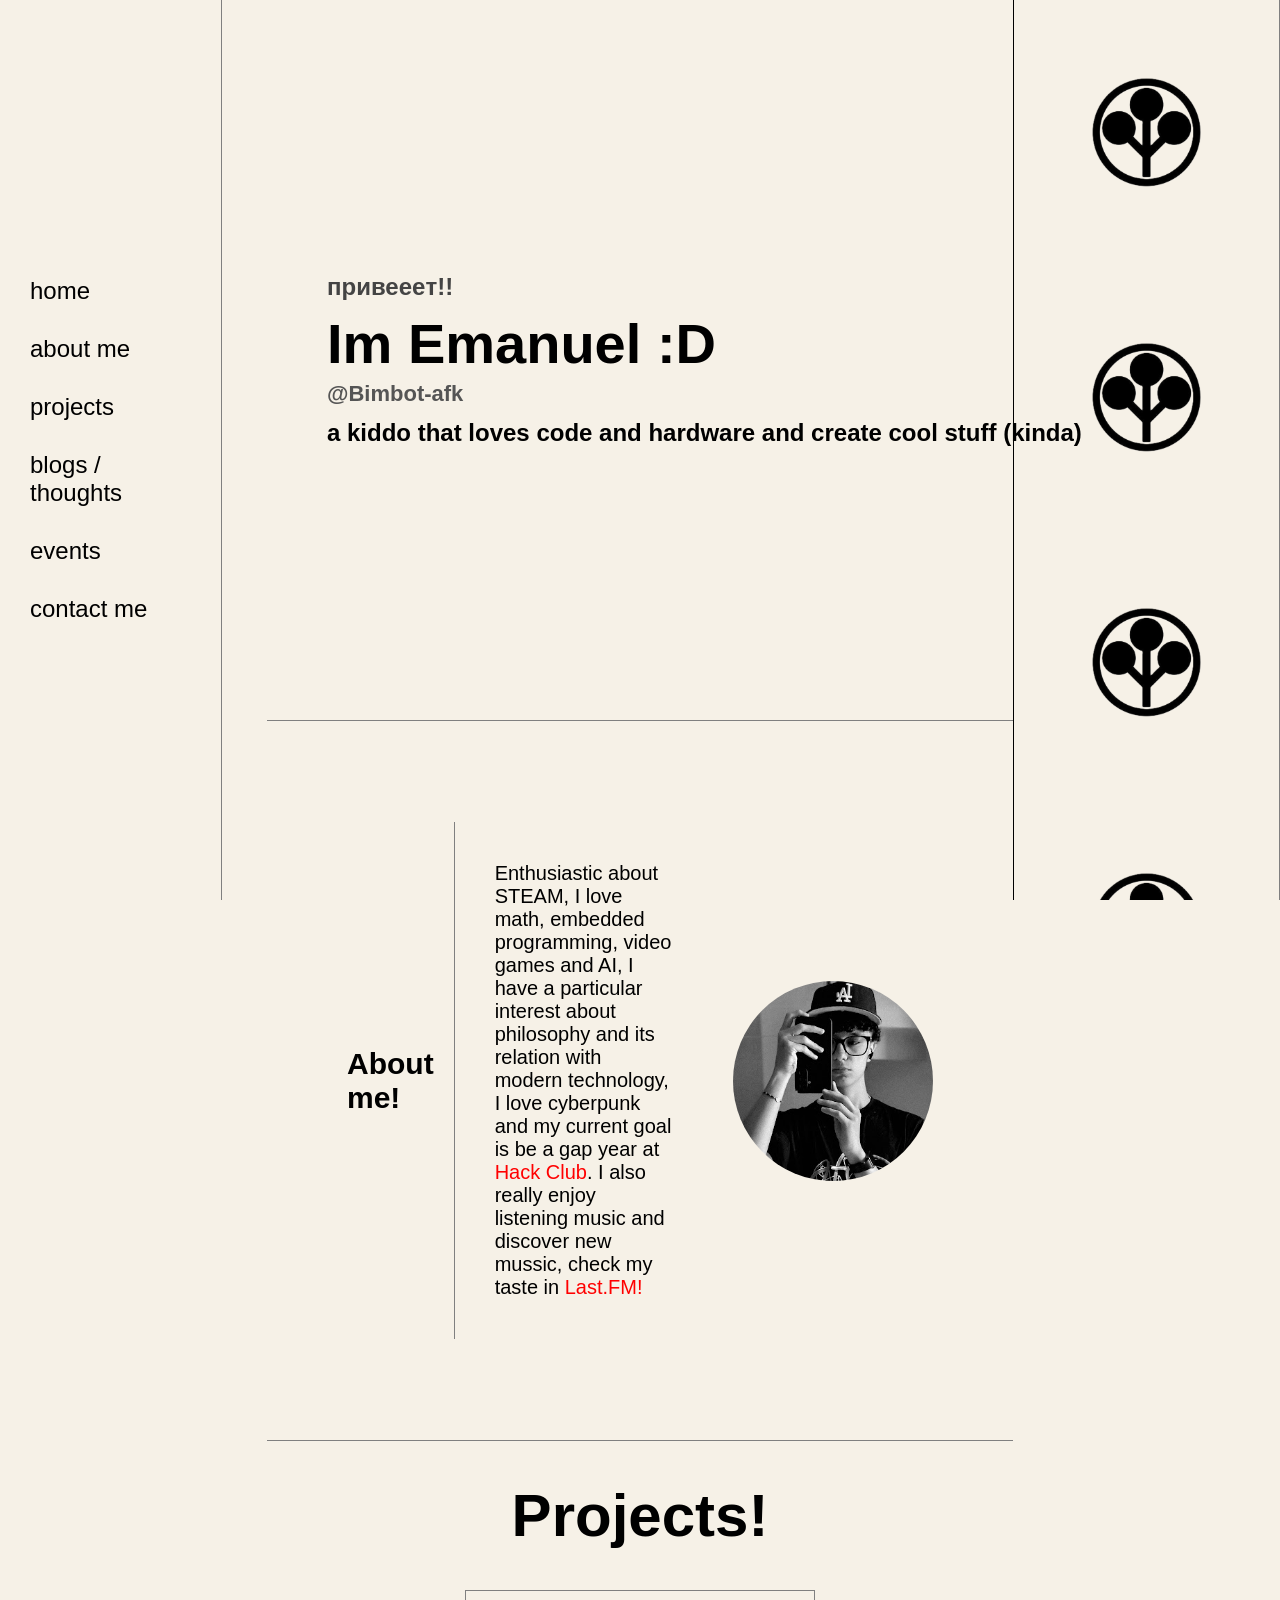
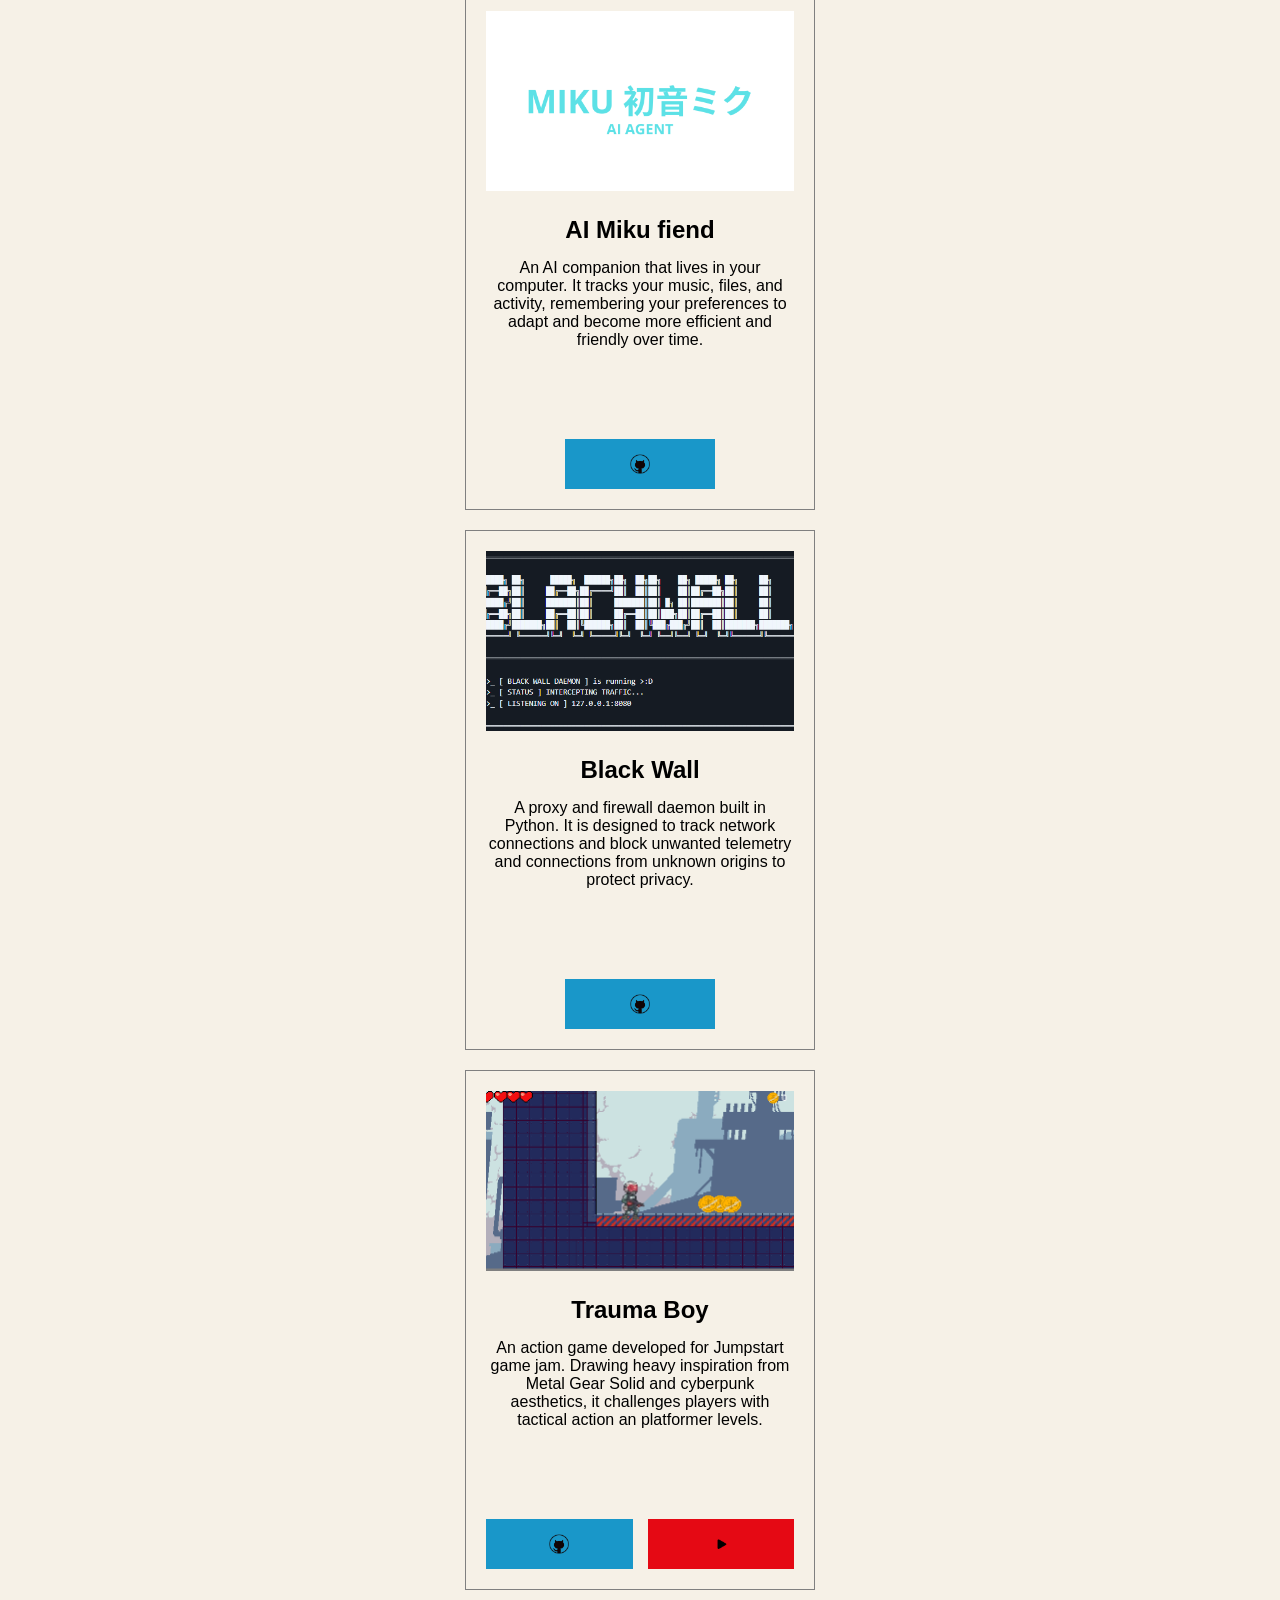
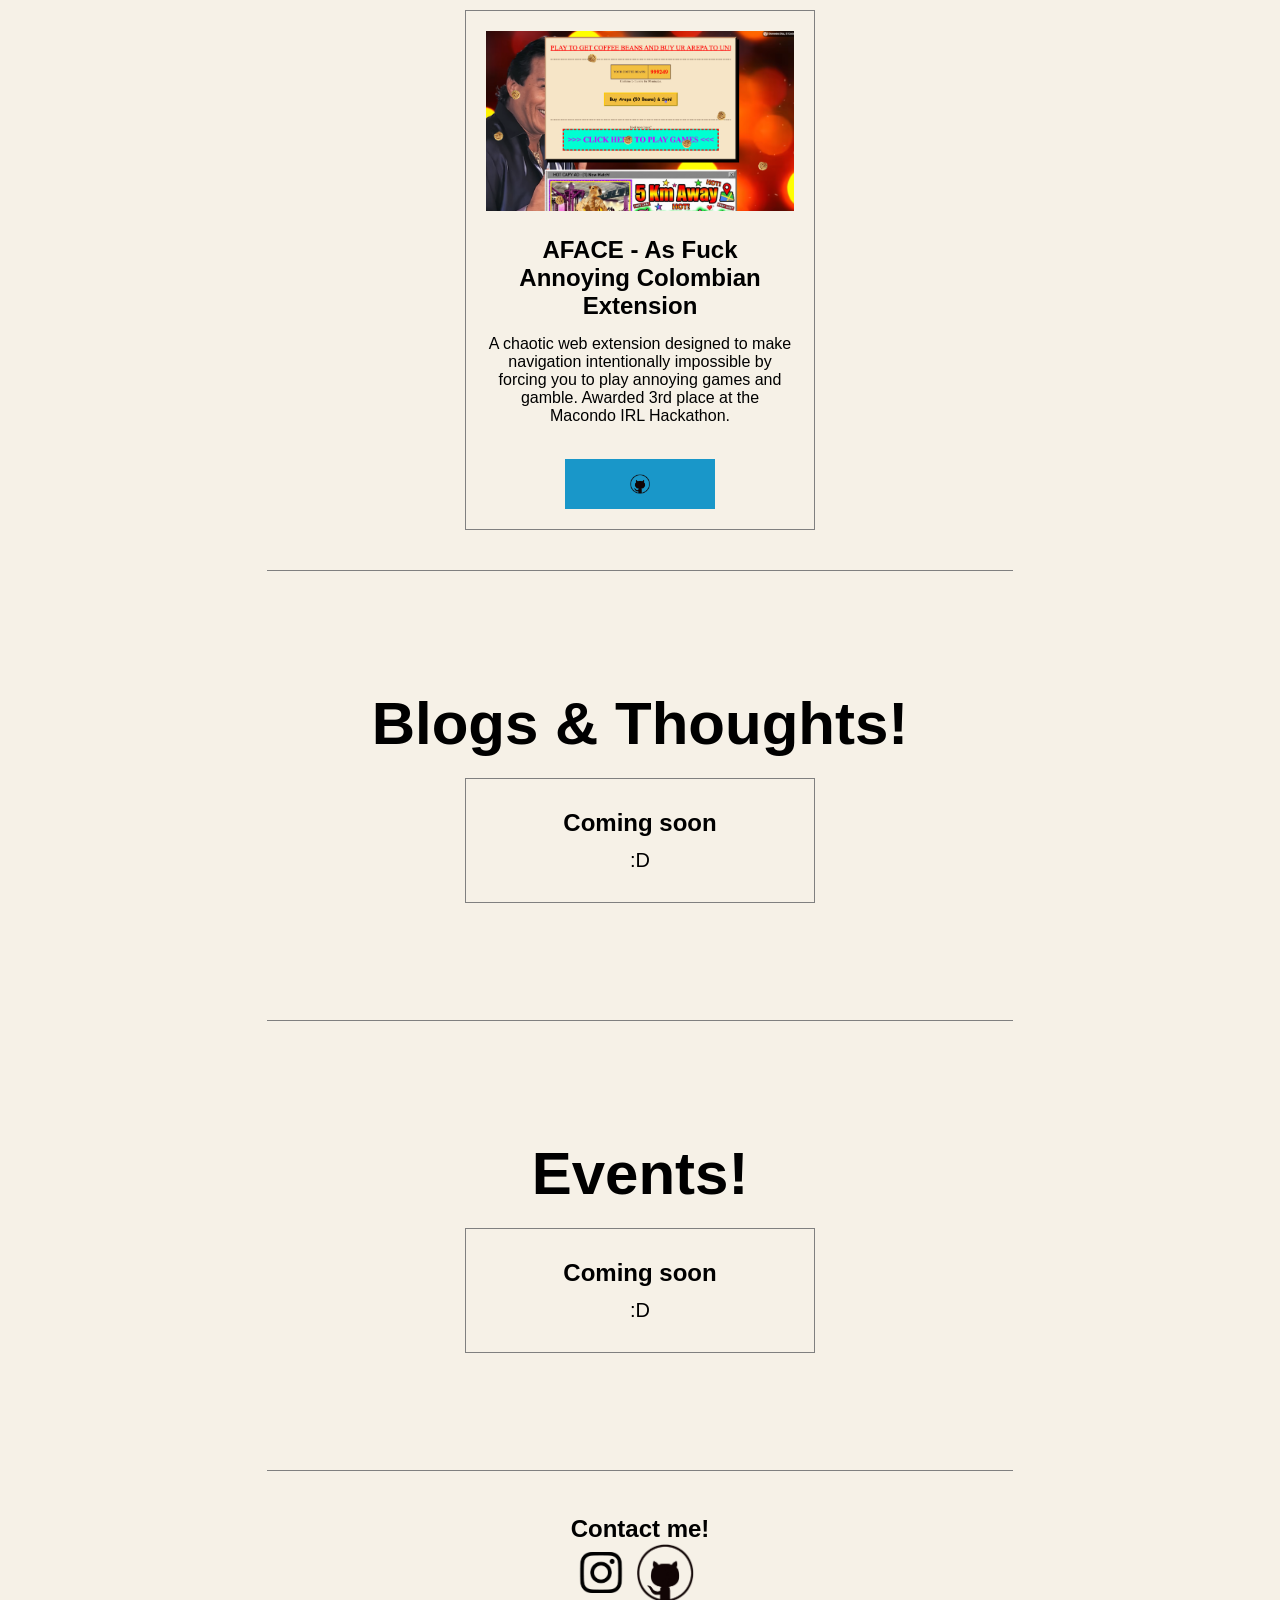
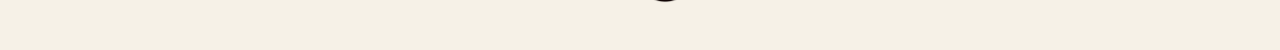
==== commit 936afb1f: "last fm add" ====
--- a/index.html
+++ b/index.html
@@ -5,8 +5,10 @@
     <meta charset="UTF-8">
     <meta name="viewport" content="width=device-width, initial-scale=1.0">
     <title>Emanuel (@Bimbot-afk) | Bimbotfolio</title>
-    <meta name="description" content="Official portfolio of Emanuel (@Bimbot-afk) — developer passionate about STEAM, embedded programming, AI, video games, and hardware projects.">
-    <meta name="keywords" content="Emanuel, @Bimbot-afk, Bimbot-afk, Bimbot, Bimbotfolio, Bimbpt-afk, x_emart29, x-emart, portfolio, developer">
+    <meta name="description"
+        content="Official portfolio of Emanuel (@Bimbot-afk) — developer passionate about STEAM, embedded programming, AI, video games, and hardware projects.">
+    <meta name="keywords"
+        content="Emanuel, @Bimbot-afk, Bimbot-afk, Bimbot, Bimbotfolio, Bimbpt-afk, x_emart29, x-emart, portfolio, developer">
     <meta name="author" content="Emanuel (@Bimbot-afk)">
     <meta name="robots" content="index, follow">
     <meta name="google-site-verification" content="-ZlQZGPaoiG86FbaaY8lEOKst4pr9aM-X55ebx28nI8" />
@@ -16,14 +18,16 @@
     <meta property="og:type" content="website">
     <meta property="og:url" content="https://bimbotfolio.vercel.app/">
     <meta property="og:title" content="Emanuel (@Bimbot-afk) | Bimbotfolio">
-    <meta property="og:description" content="Personal portfolio of Emanuel (@Bimbot-afk) — code, hardware, AI, and game development projects.">
+    <meta property="og:description"
+        content="Personal portfolio of Emanuel (@Bimbot-afk) — code, hardware, AI, and game development projects.">
     <meta property="og:image" content="https://bimbotfolio.vercel.app/images/me.jpg">
     <meta property="og:site_name" content="Bimbotfolio">
 
     <!-- Twitter Card -->
     <meta name="twitter:card" content="summary_large_image">
     <meta name="twitter:title" content="Emanuel (@Bimbot-afk) | Bimbotfolio">
-    <meta name="twitter:description" content="Personal portfolio of Emanuel (@Bimbot-afk) — code, hardware, AI, and game development projects.">
+    <meta name="twitter:description"
+        content="Personal portfolio of Emanuel (@Bimbot-afk) — code, hardware, AI, and game development projects.">
     <meta name="twitter:image" content="https://bimbotfolio.vercel.app/images/me.jpg">
 
     <!-- Structured Data (JSON-LD) for Google Search -->
@@ -83,6 +87,10 @@
                 technology, I love cyberpunk and my current goal is be a gap year at <a class="about_layer_text_link"
                     href="https://hackclub.com/" rel="noopener noreferrer">Hack
                     Club</a>.
+
+                I also really enjoy listening music and discover new mussic, check my taste in <a
+                    class="about_layer_text_link" href="https://www.last.fm/user/Pencil_180"
+                    rel="noopener noreferrer">Last.FM!</a>
             </p>
         </div>
         <div class="pfp_section">
@@ -100,7 +108,8 @@
                     activity, remembering your preferences to adapt and become more efficient and friendly over time.
                 </p>
                 <div class="project_buttons">
-                    <a class="project_1_button" href="https://github.com/Bimbot-afk/AI-Miku-fiend" rel="noopener noreferrer"> 
+                    <a class="project_1_button" href="https://github.com/Bimbot-afk/AI-Miku-fiend"
+                        rel="noopener noreferrer">
                         <img class="project_1_image_button" src="images/github.png" alt="">
                     </a>
                 </div>
@@ -112,7 +121,8 @@
                     connections and block unwanted telemetry and connections from unknown origins to protect privacy.
                 </p>
                 <div class="project_buttons">
-                    <a class="project_2_button" href="https://github.com/Bimbot-afk/AI-Miku-fiend" rel="noopener noreferrer">
+                    <a class="project_2_button" href="https://github.com/Bimbot-afk/AI-Miku-fiend"
+                        rel="noopener noreferrer">
                         <img class="project_2_image_button" src="images/github.png" alt="">
                     </a>
                 </div>
@@ -127,7 +137,8 @@
                     <a class="project_3_button" href="https://github.com/Bimbot-afk/Game" rel="noopener noreferrer">
                         <img class="project_3_image_button" src="images/github.png" alt="">
                     </a>
-                    <a class="project_3_button play_button" href="https://x-emart.itch.io/trauma-boy" rel="noopener noreferrer">
+                    <a class="project_3_button play_button" href="https://x-emart.itch.io/trauma-boy"
+                        rel="noopener noreferrer">
                         <img class="project_3_image_button" src="images/play_icon.png" alt="">
                     </a>
                 </div>
@@ -189,4 +200,4 @@
 
 </body>
 
-</html>
+</html>
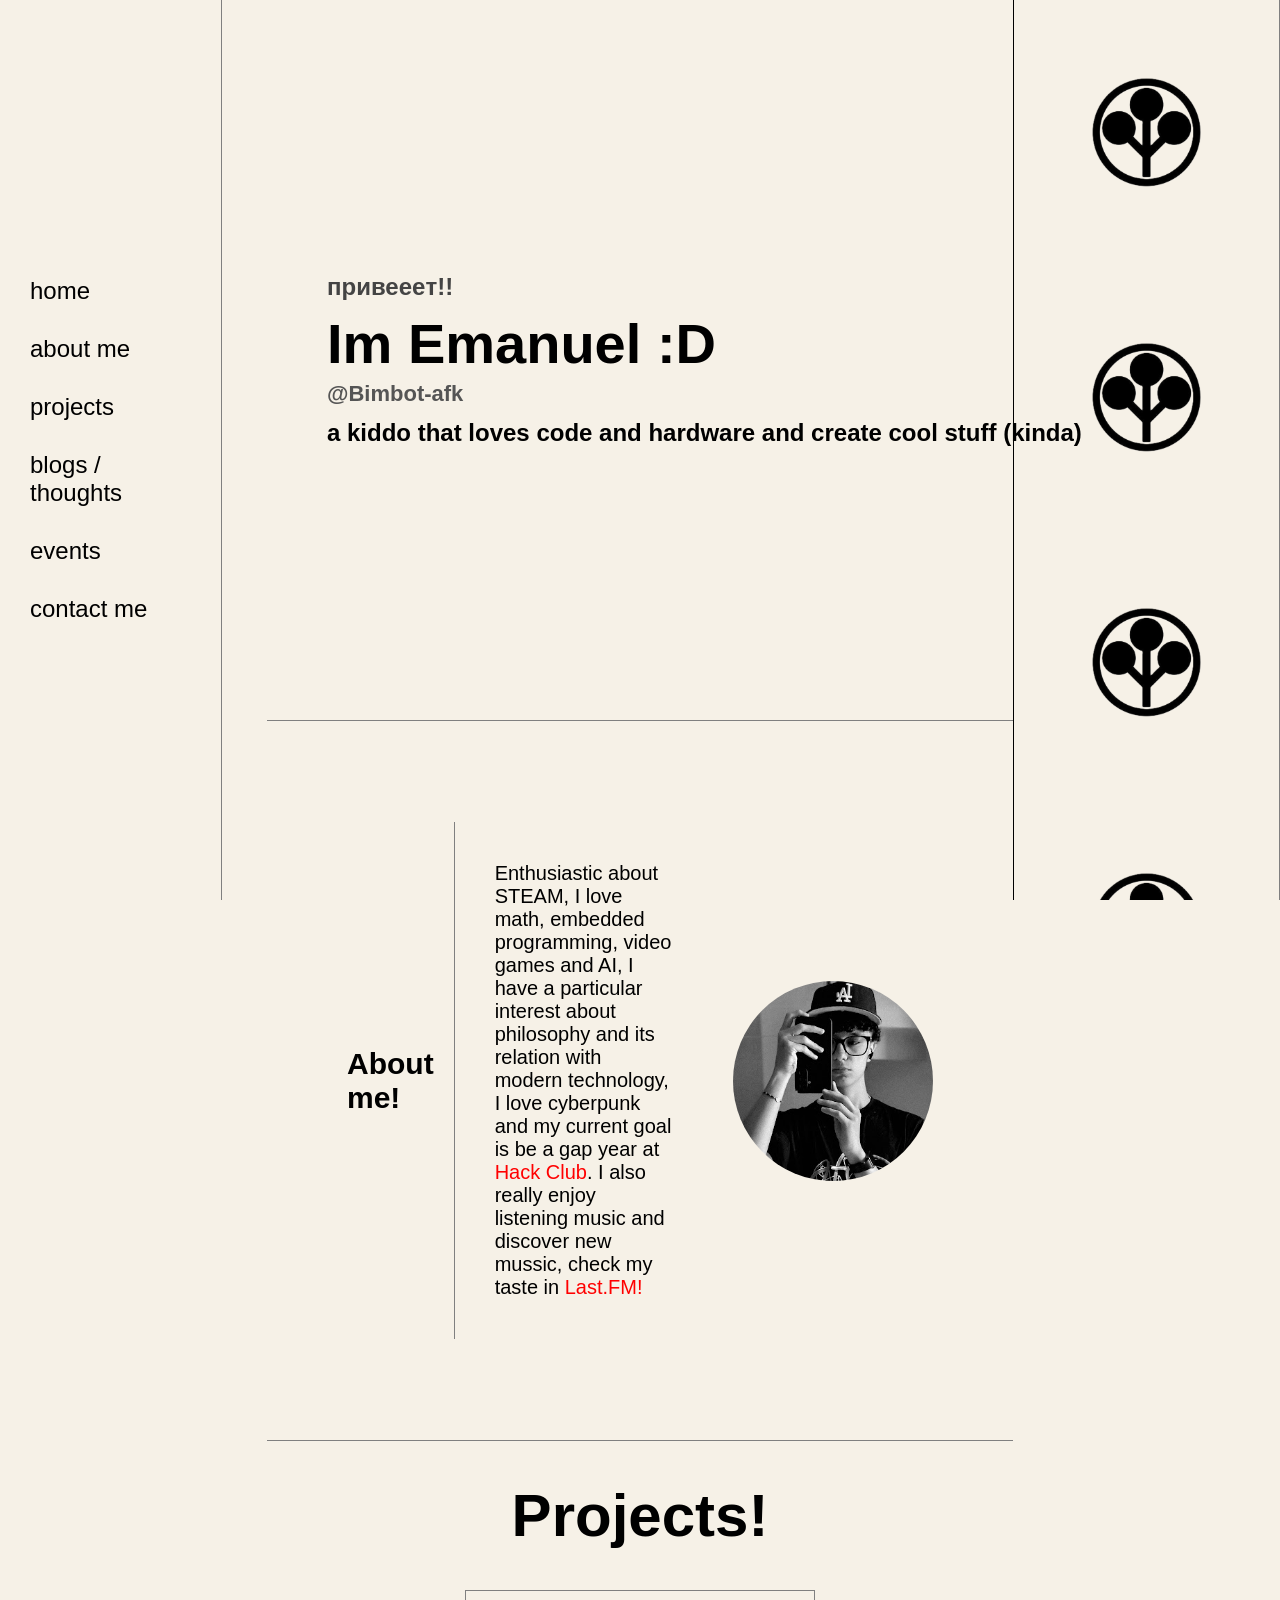
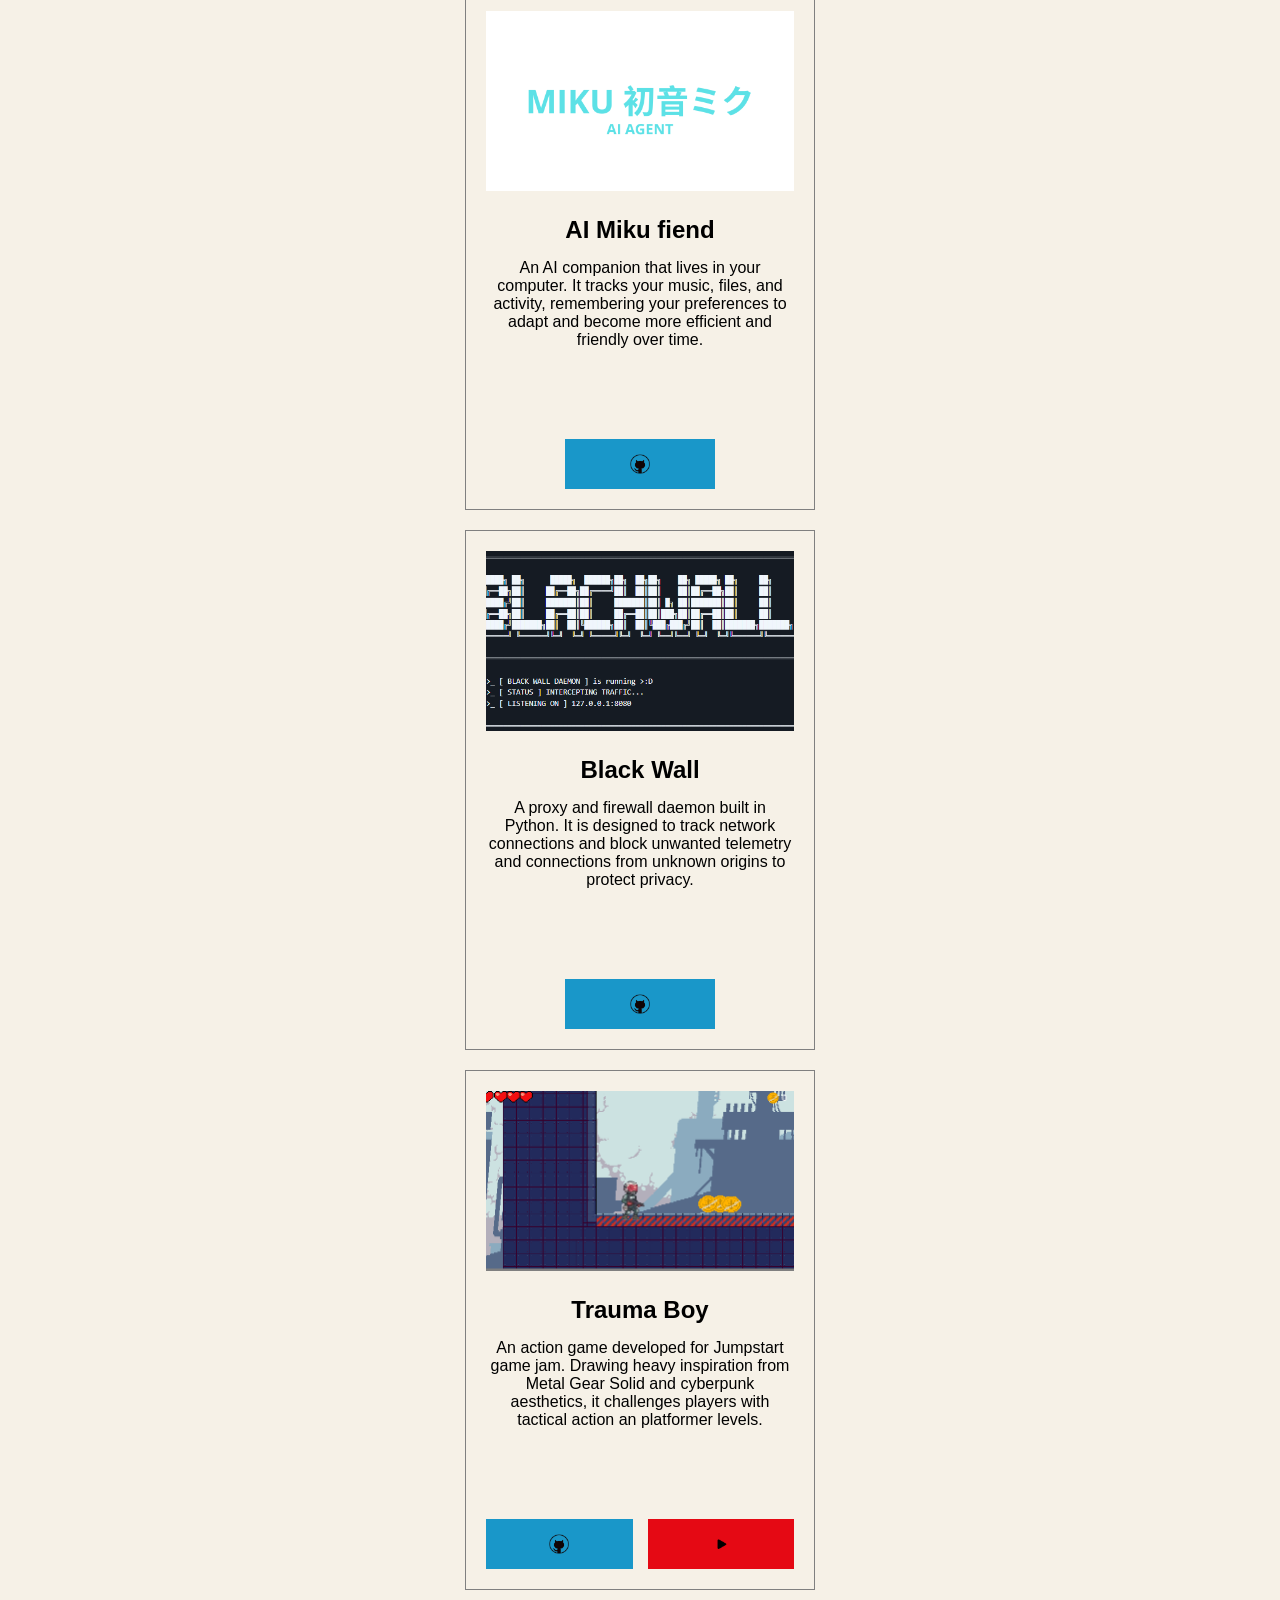
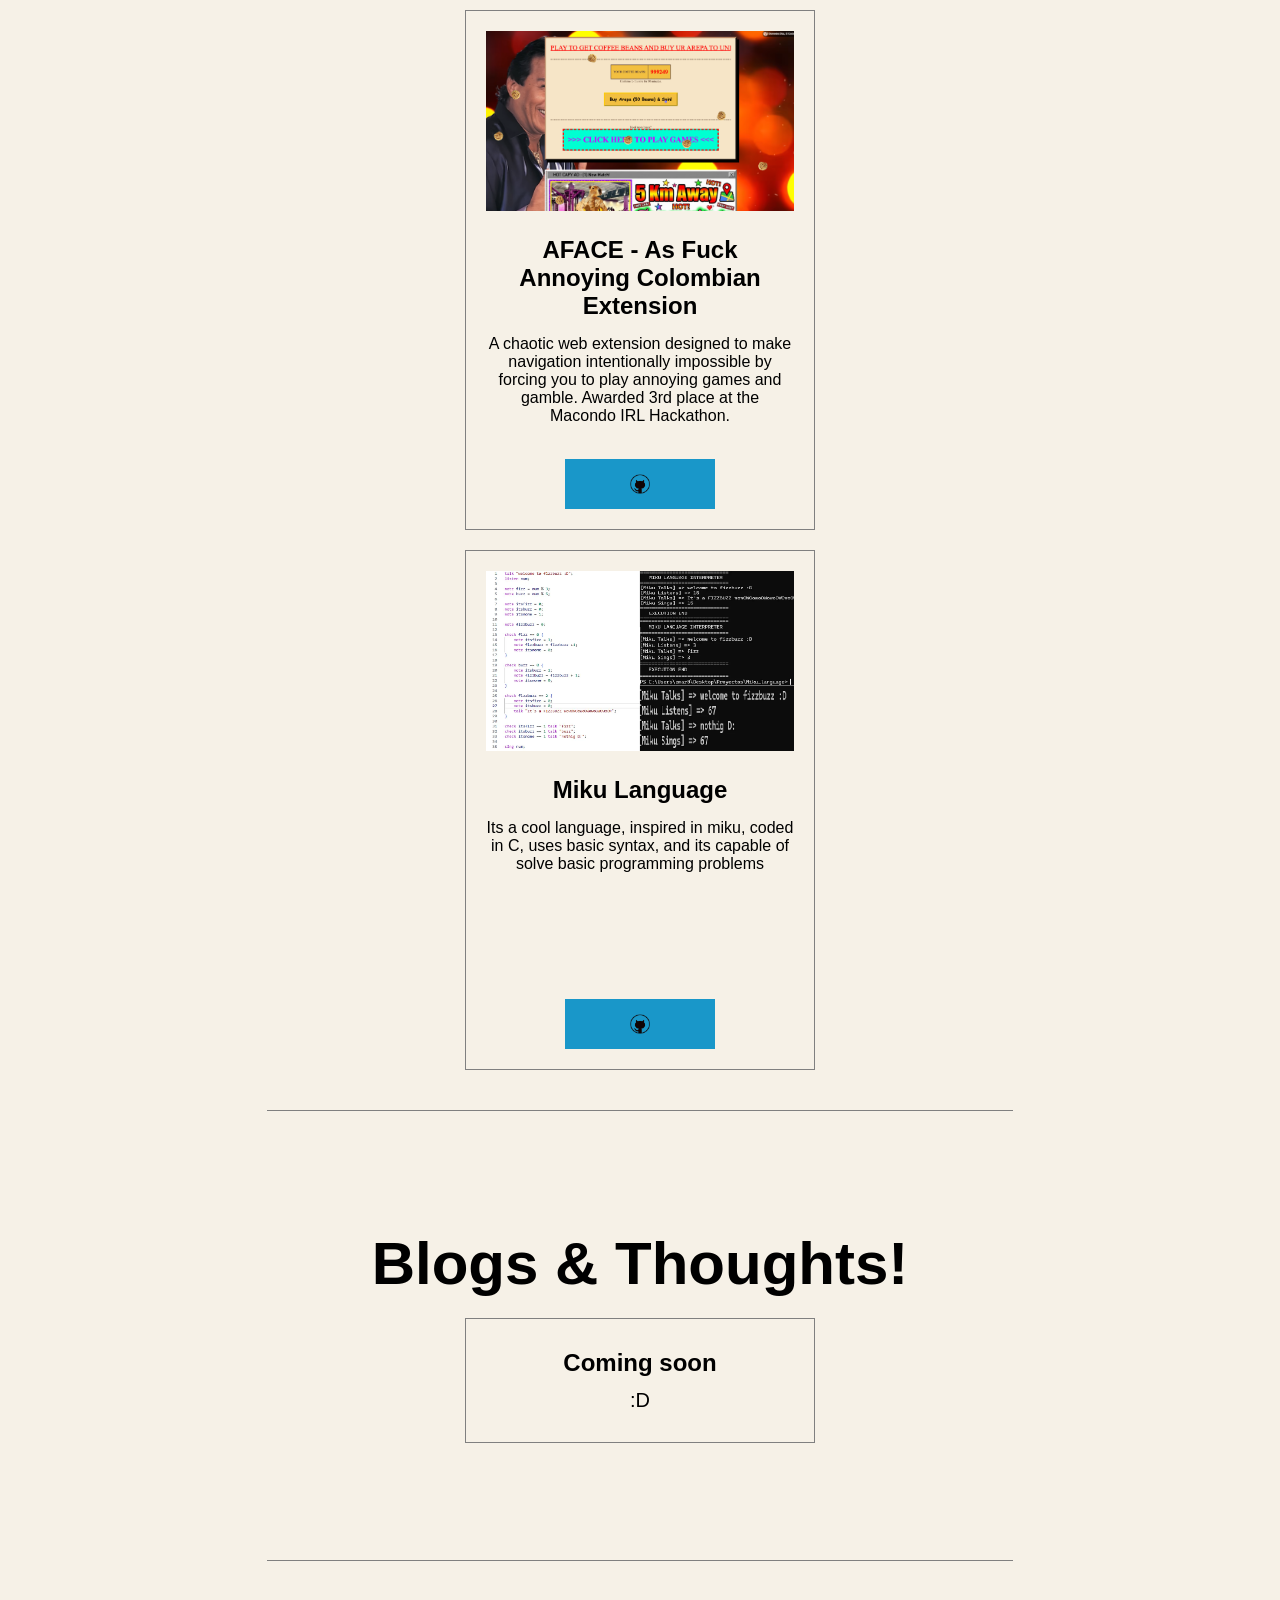
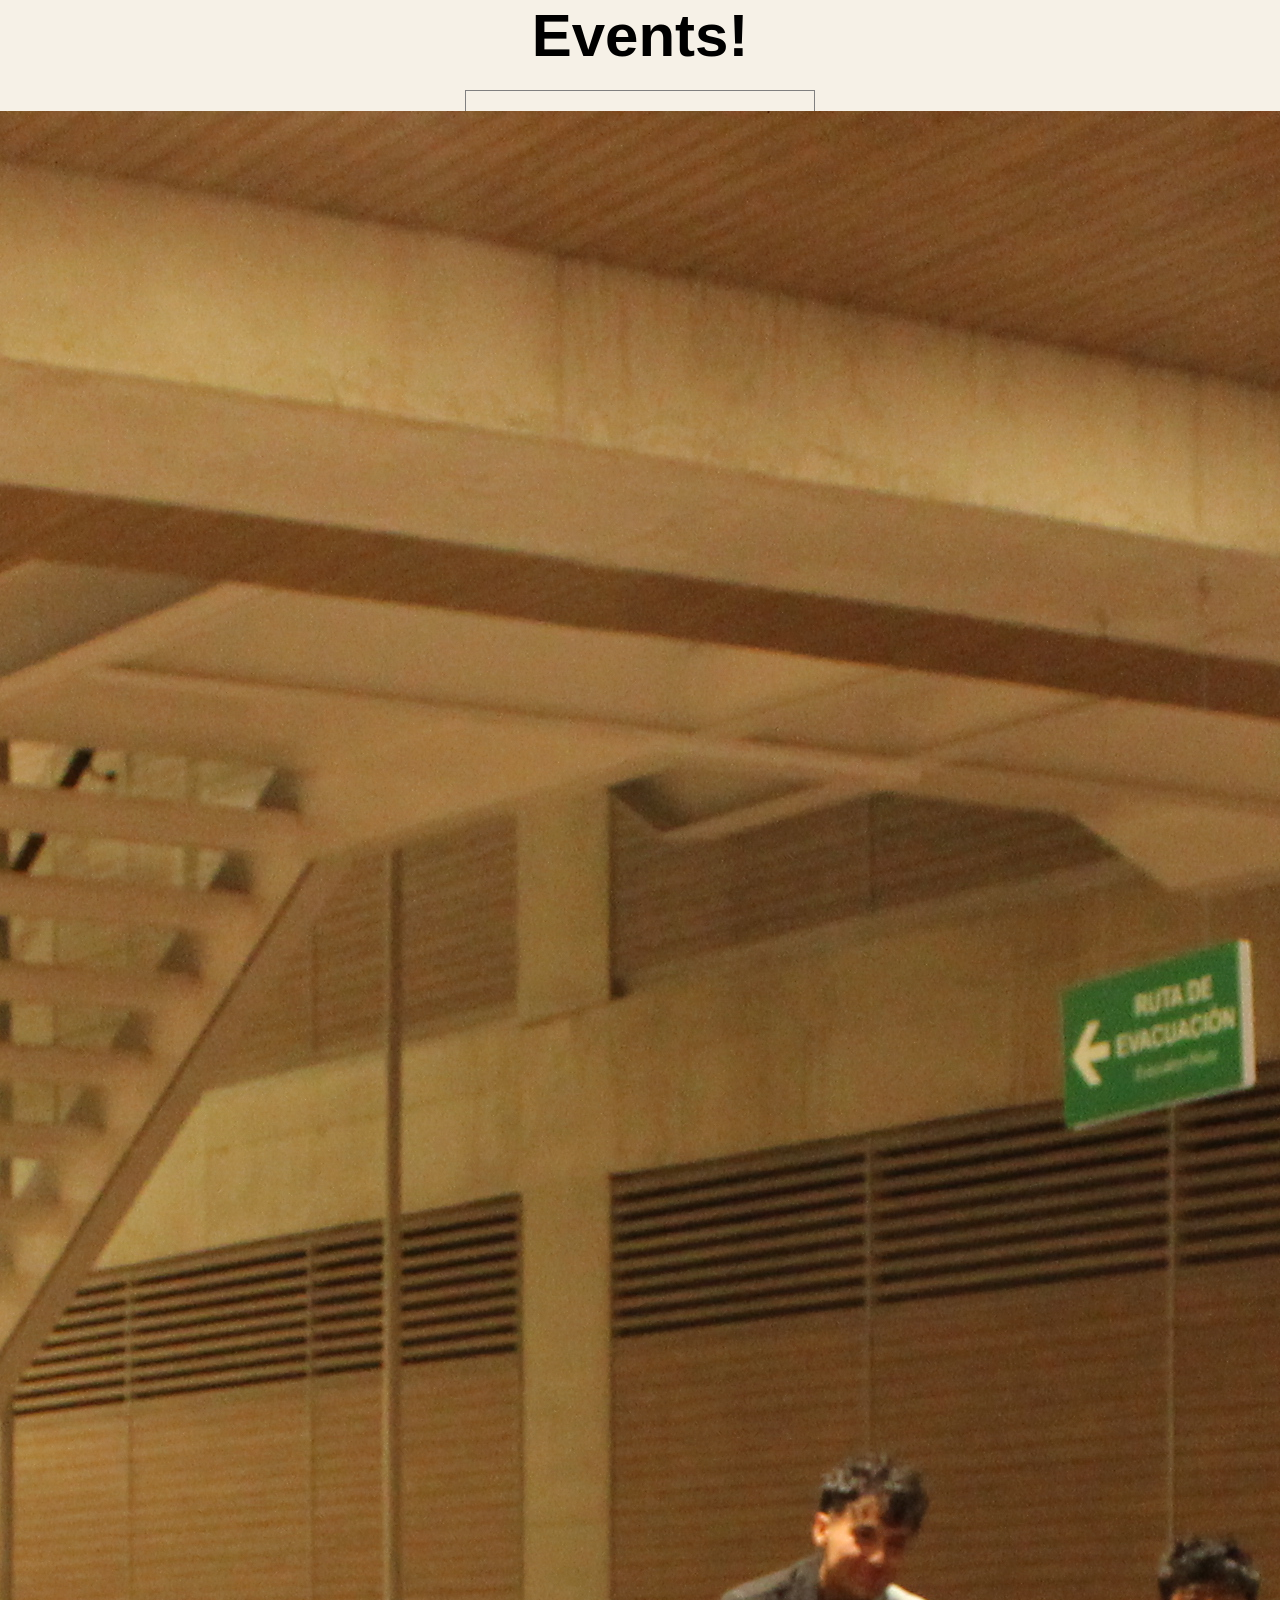
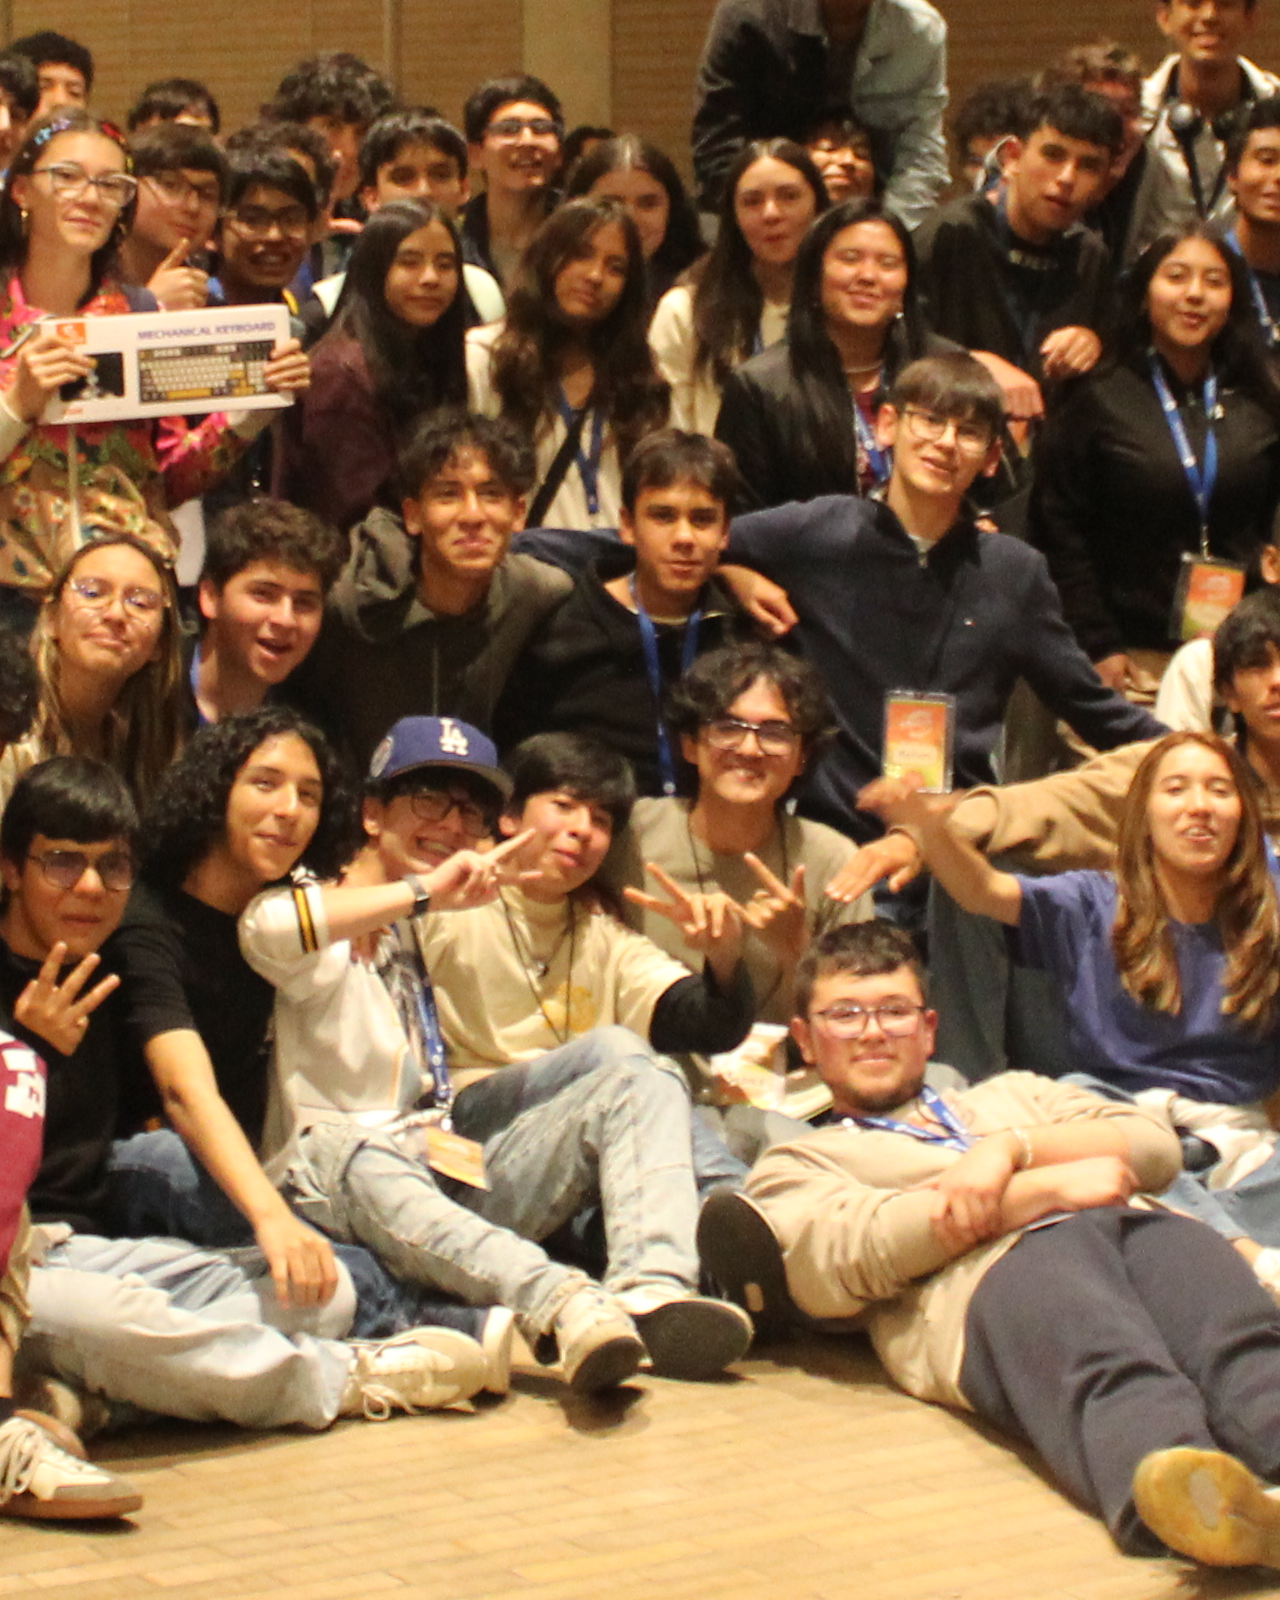
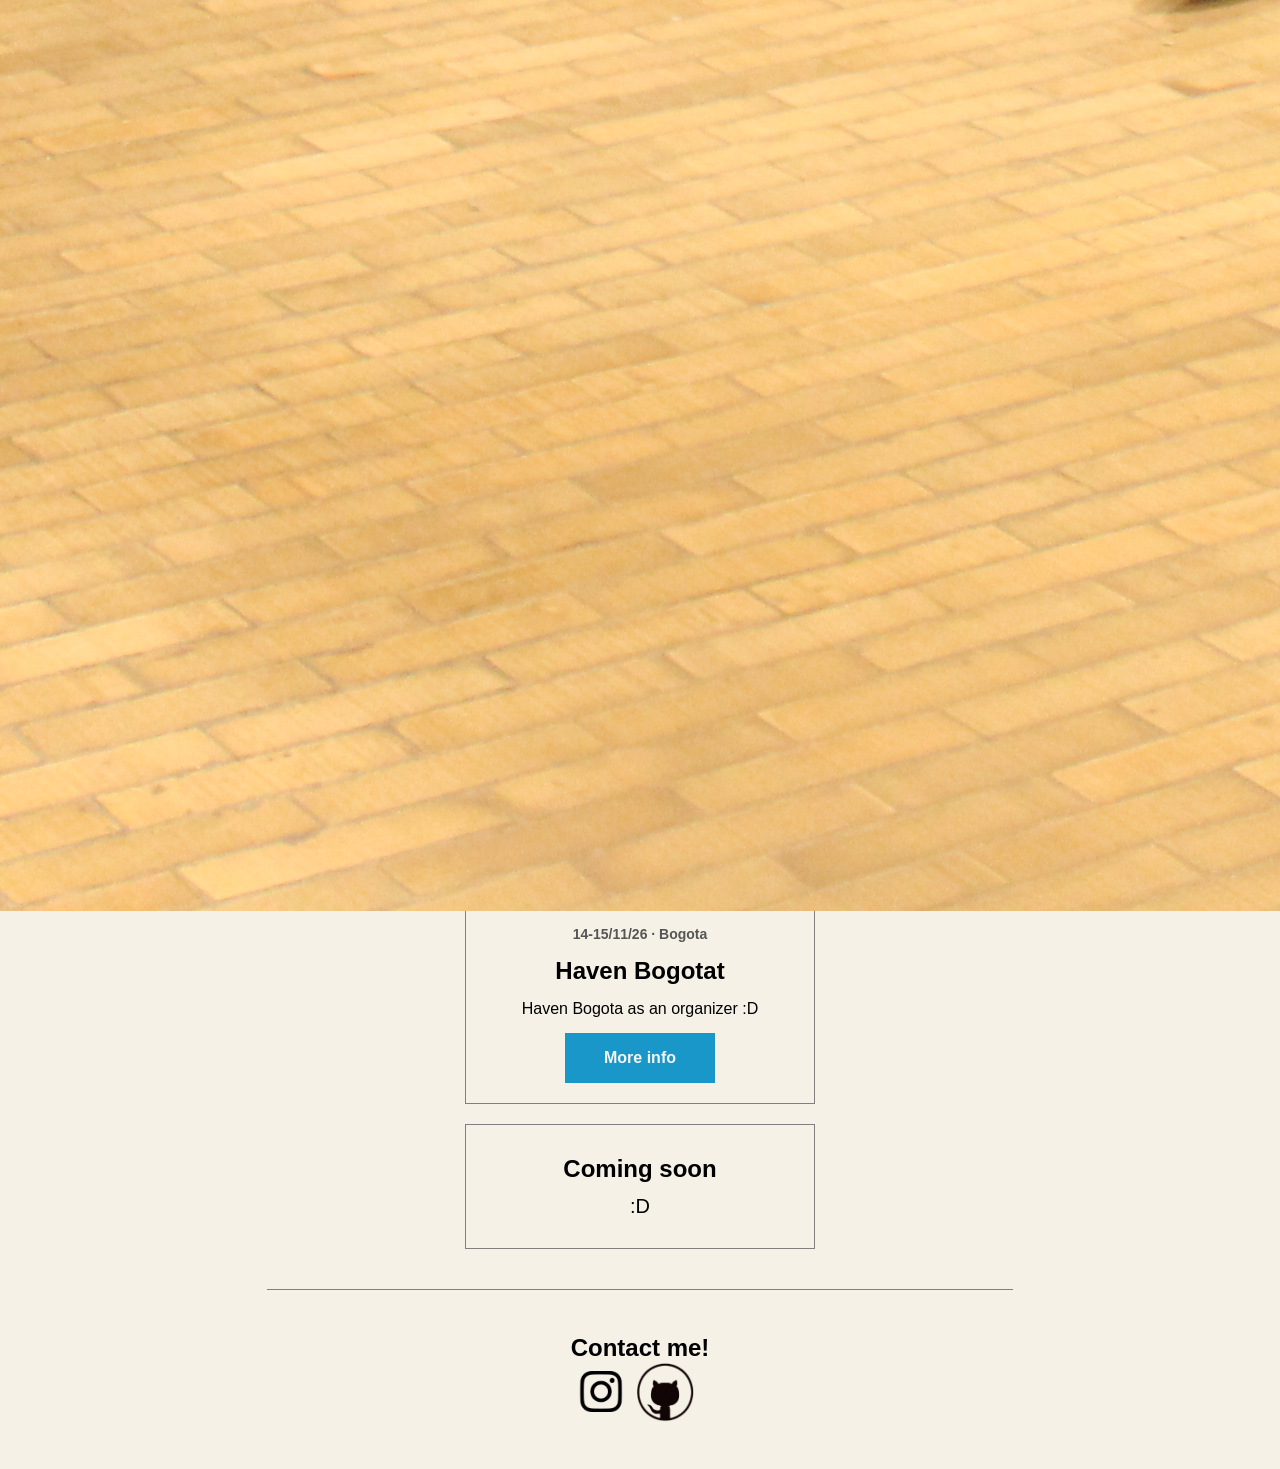
==== commit 2a7ef37a: "info: new proyect + event" ====
--- a/index.html
+++ b/index.html
@@ -155,6 +155,16 @@
                     </a>
                 </div>
             </div>
+            <div class="projects_container_5">
+                <img class="project_5_image" src="images/miku_language.png" alt="miku_lang">
+                <h2 class="project_5_text">Miku Language</h2>
+                <p class="project_5_text">Its a cool language, inspired in miku, coded in C, uses basic syntax, and its capable of solve basic programming problems </p>
+                <div class="project_buttons">
+                    <a class="project_5_button" href="https://github.com/Bimbot-afk/miku-langua" rel="noopener noreferrer">
+                        <img class="project_5_image_button" src="images/github.png" alt="">
+                    </a>
+                </div>
+            </div>
         </div>
     </section>
 
@@ -174,6 +184,15 @@
         <div class="section_wrapper">
             <h2>Events!</h2>
             <div class="cozy_cards_grid">
+                <article class="cozy_card event_card">
+                    <img class="event_image_1" src="images/haven.png" alt="hackathon">
+                    <p class="event_meta">14-15/11/26 · Bogota</p>
+                    <h3 class="cozy_card_title">Haven Bogotat</h3>
+                    <p class="cozy_card_desc">Haven Bogota as an organizer :D</p>
+                    <div class="event_buttons">
+                        <a class="event_button" href="#" rel="noopener noreferrer">More info</a>
+                    </div>
+                </article>
                 <article class="cozy_card">
                     <h3 class="cozy_card_title">Coming soon</h3>
                     <p class="cozy_card_desc">:D</p>
--- a/style.css
+++ b/style.css
@@ -147,7 +147,8 @@
 .projects_container_1,
 .projects_container_2,
 .projects_container_3,
-.projects_container_4 {
+.projects_container_4,
+.projects_container_5 {
     display: flex;
     flex-direction: column;
     justify-content: space-between;
@@ -163,7 +164,8 @@
 .project_1_image,
 .project_2_image,
 .project_3_image,
-.project_4_image {
+.project_4_image,
+.project_5_image {
     width: 100%;
     height: 180px;
     object-fit: cover;
@@ -171,6 +173,19 @@
     margin-bottom: 10px;
 }
 
+.project_image_placeholder,
+.event_image_placeholder {
+    width: 100%;
+    height: 180px;
+    border: 1px dashed gray;
+    display: flex;
+    align-items: center;
+    justify-content: center;
+    color: #555;
+    font-size: 16px;
+    margin-bottom: 10px;
+}
+
 .project_buttons {
     display: flex;
     flex-direction: row;
@@ -183,7 +198,8 @@
 .project_1_button,
 .project_2_button,
 .project_3_button,
-.project_4_button {
+.project_4_button,
+.project_5_button {
     display: flex;
     align-items: center;
     justify-content: center;
@@ -203,7 +219,8 @@
 .project_1_image_button,
 .project_2_image_button,
 .project_3_image_button,
-.project_4_image_button {
+.project_4_image_button,
+.project_5_image_button {
     width: 20px;
     height: 20px;
     margin: 0 auto;
@@ -215,7 +232,8 @@
 .project_1_text h2:not(.project_1_text > h2),
 .project_2_text h2:not(.project_2_text > h2),
 .project_3_text h2:not(.project_3_text > h2),
-.project_4_text h2:not(.project_4_text > h2) {
+.project_4_text h2:not(.project_4_text > h2),
+.project_5_text h2:not(.project_5_text > h2) {
     text-align: left;
 }
 
@@ -241,6 +259,7 @@
 
 .cozy_cards_grid {
     display: flex;
+    flex-wrap: wrap;
     justify-content: center;
     gap: 20px;
     text-align: center;
@@ -268,6 +287,54 @@
 .cozy_card_desc {
     font-size: 20px;
     color: black;
+}
+
+.event_card {
+    justify-content: space-between;
+    padding: 20px;
+    gap: 15px;
+}
+
+.event_image {
+    width: 100%;
+    height: 180px;
+    object-fit: cover;
+    border-radius: 0;
+    margin-bottom: 10px;
+}
+
+.event_meta {
+    font-size: 14px;
+    font-weight: 600;
+    color: #555;
+}
+
+.event_card .cozy_card_desc {
+    font-size: 16px;
+}
+
+.event_buttons {
+    display: flex;
+    flex-direction: row;
+    justify-content: center;
+    gap: 15px;
+    width: 100%;
+    margin-top: auto;
+}
+
+.event_button {
+    display: flex;
+    align-items: center;
+    justify-content: center;
+    width: 150px;
+    height: 50px;
+    border: none;
+    background-color: rgb(25, 151, 201);
+    color: whitesmoke;
+    text-decoration: none;
+    font-weight: 600;
+    cursor: pointer;
+    border-radius: 0;
 }
 
 /* Contact Section */
@@ -428,6 +495,7 @@
     .projects_container_2,
     .projects_container_3,
     .projects_container_4,
+    .projects_container_5,
     .cozy_card {
         width: 100%;
         max-width: 350px;
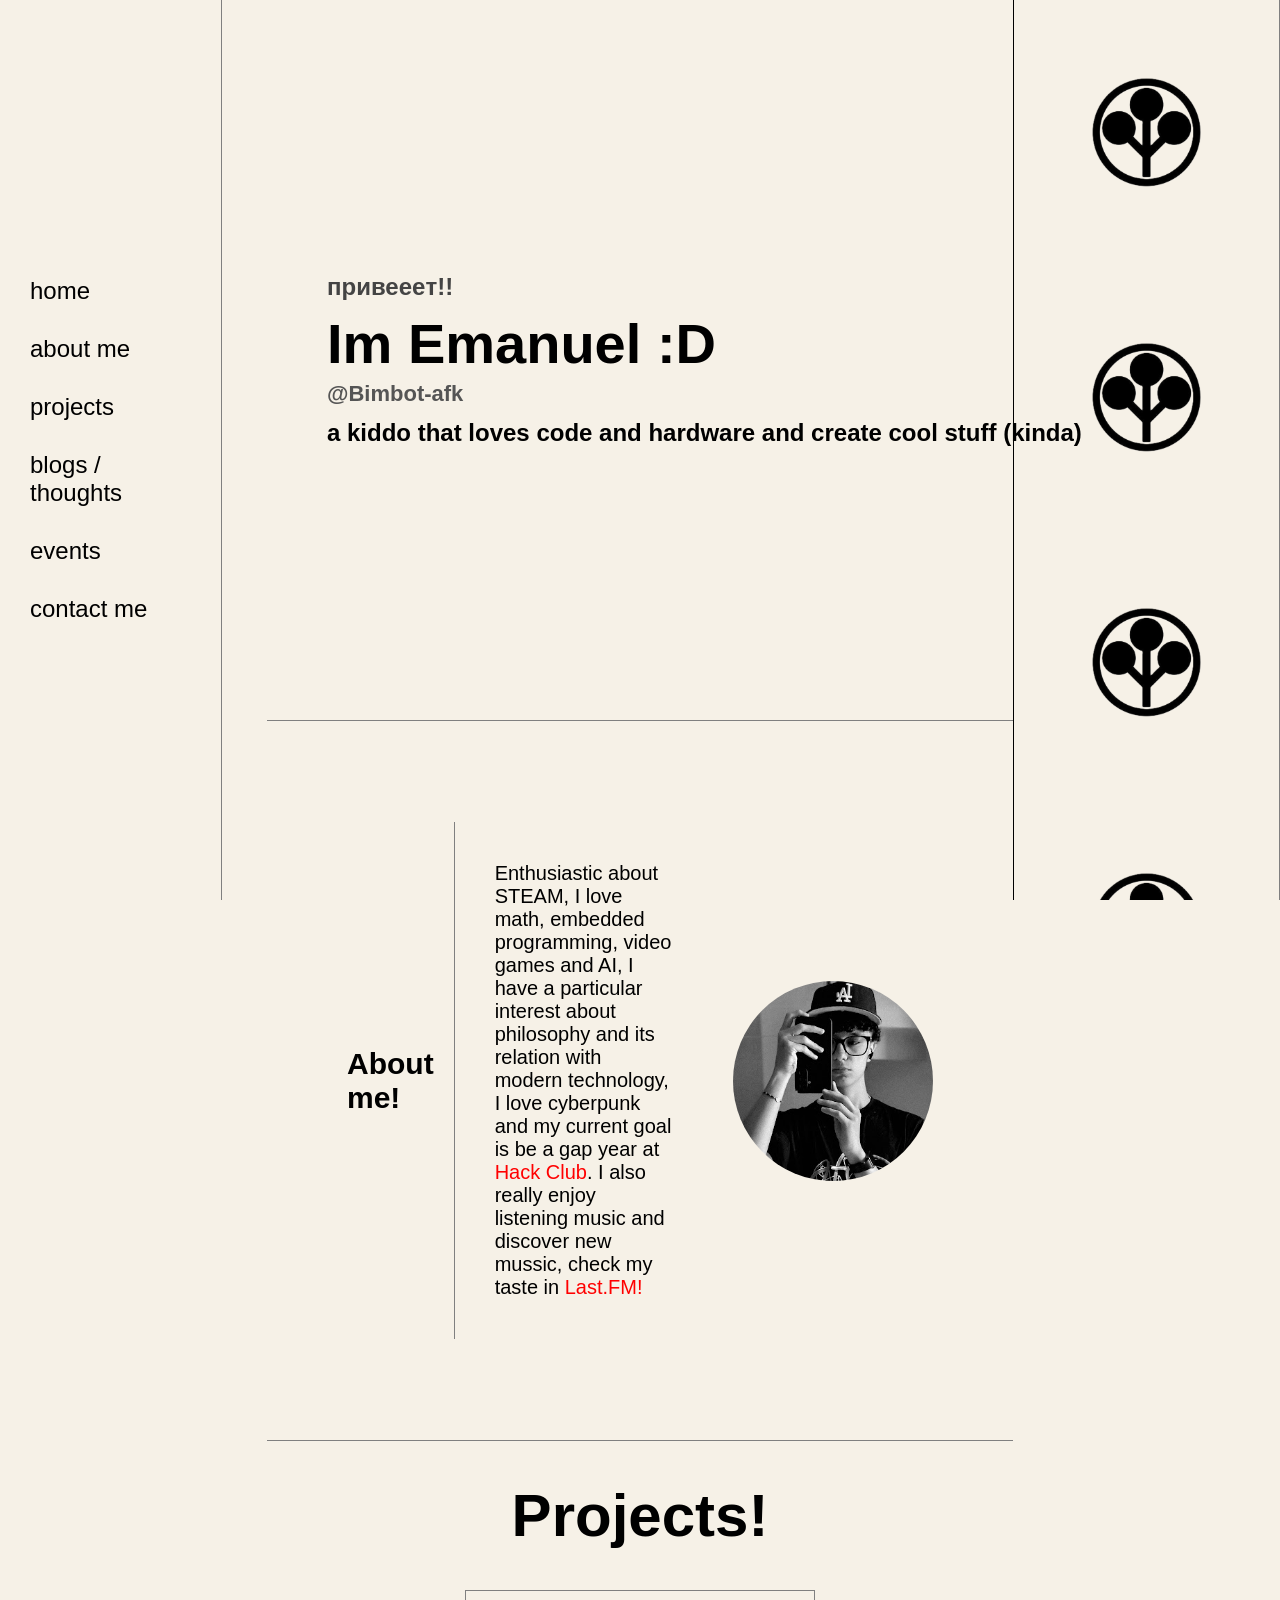
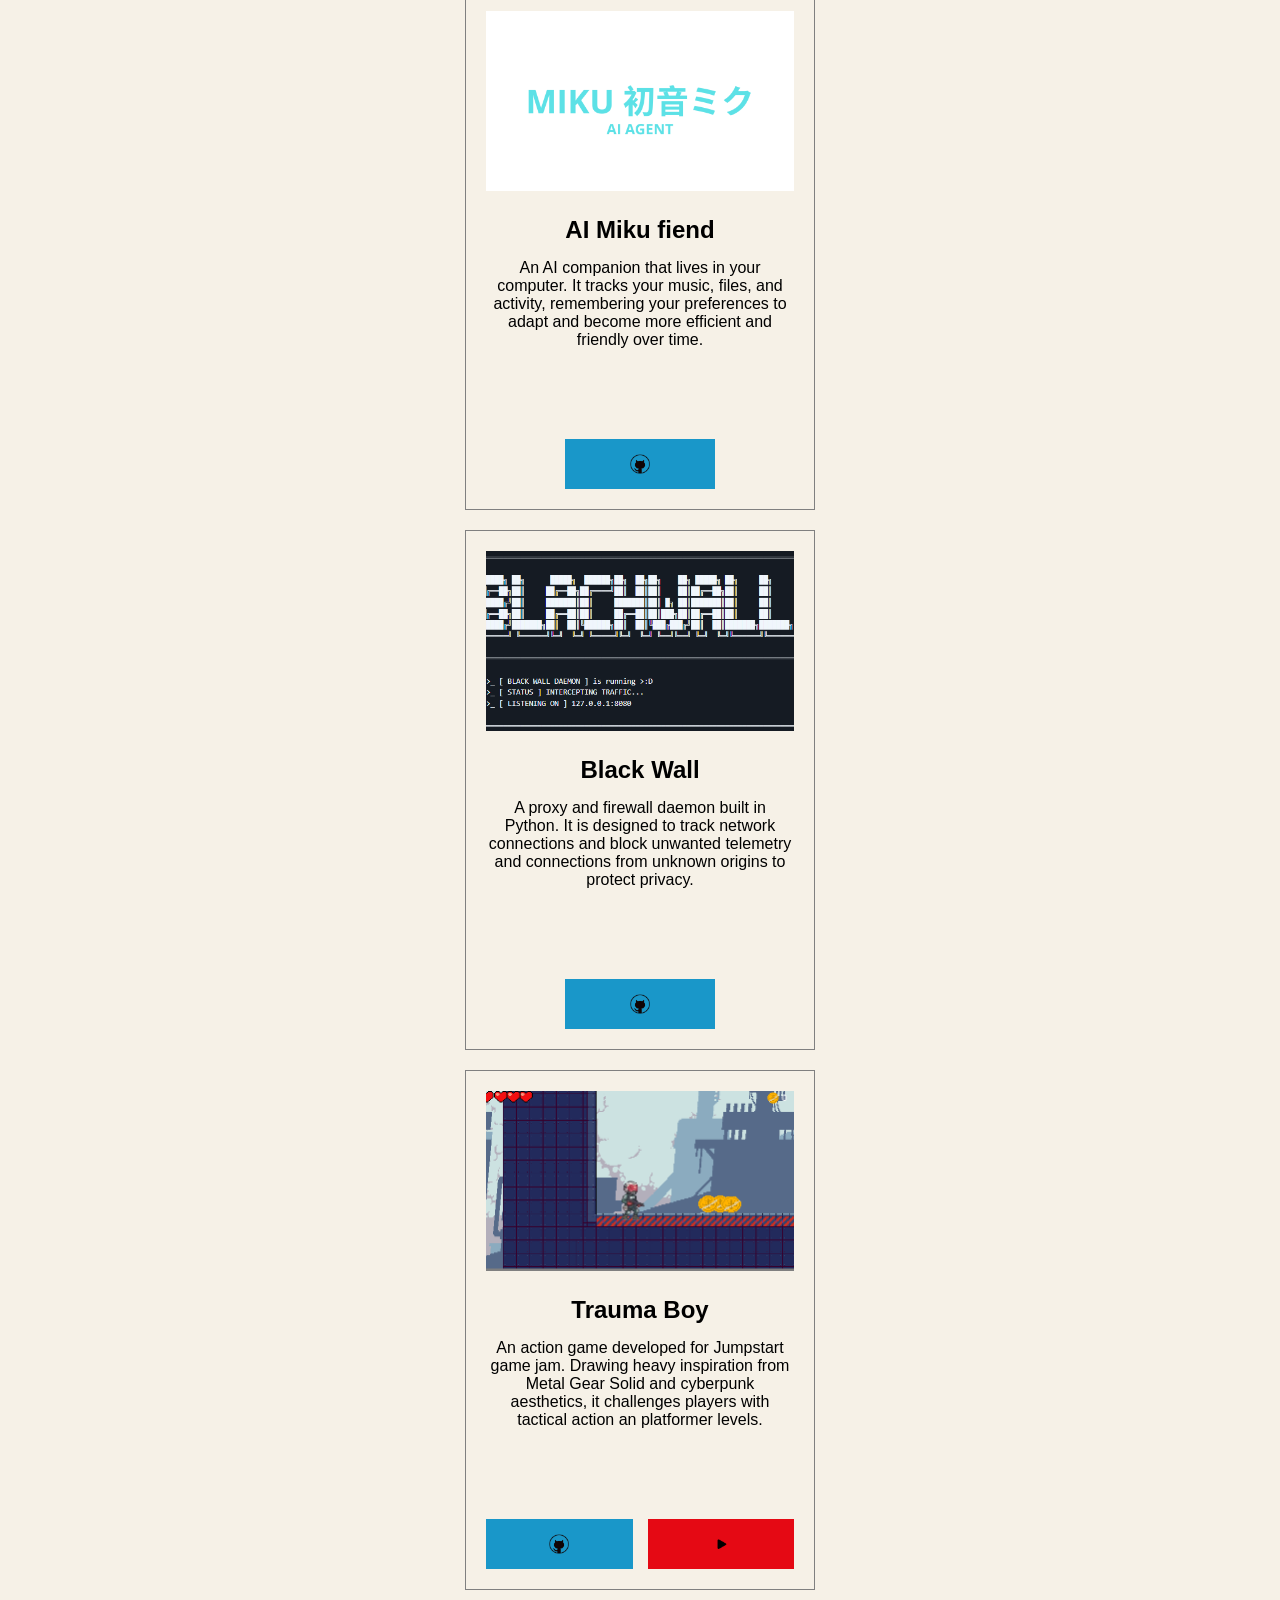
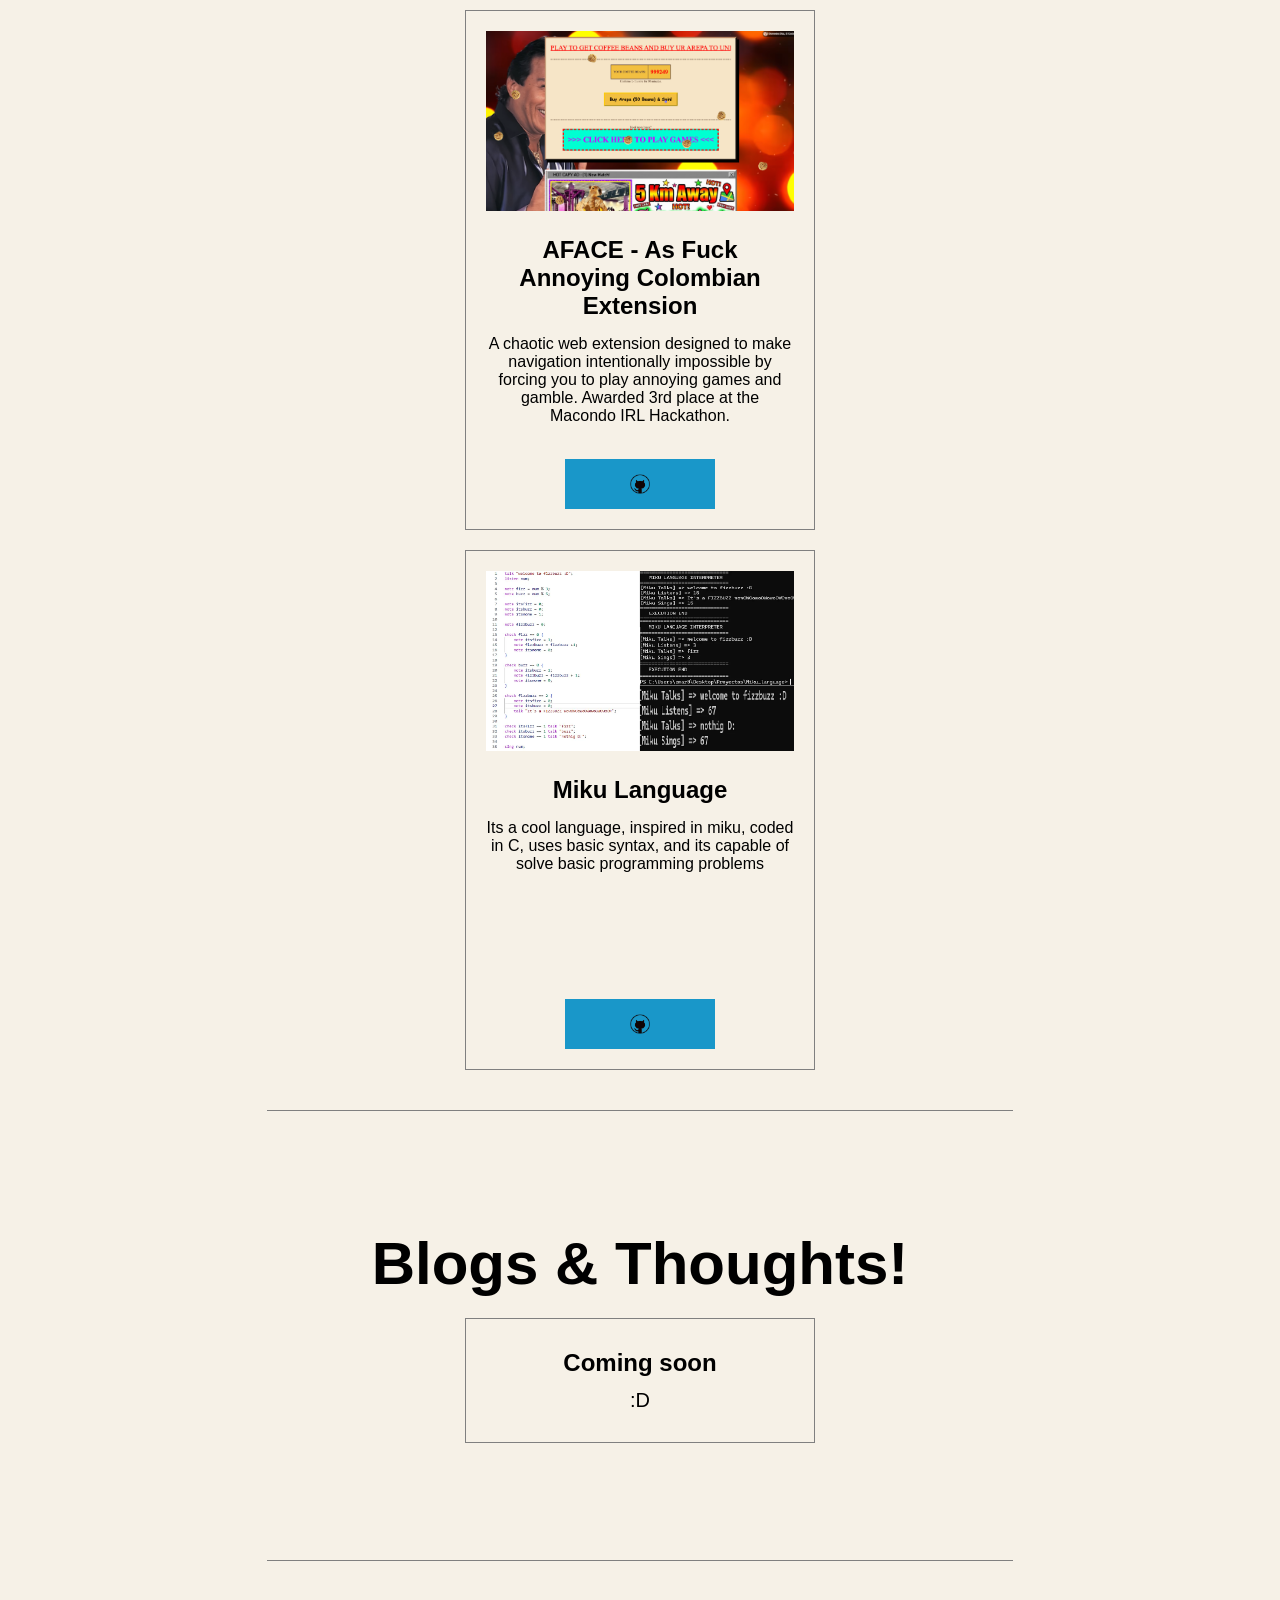
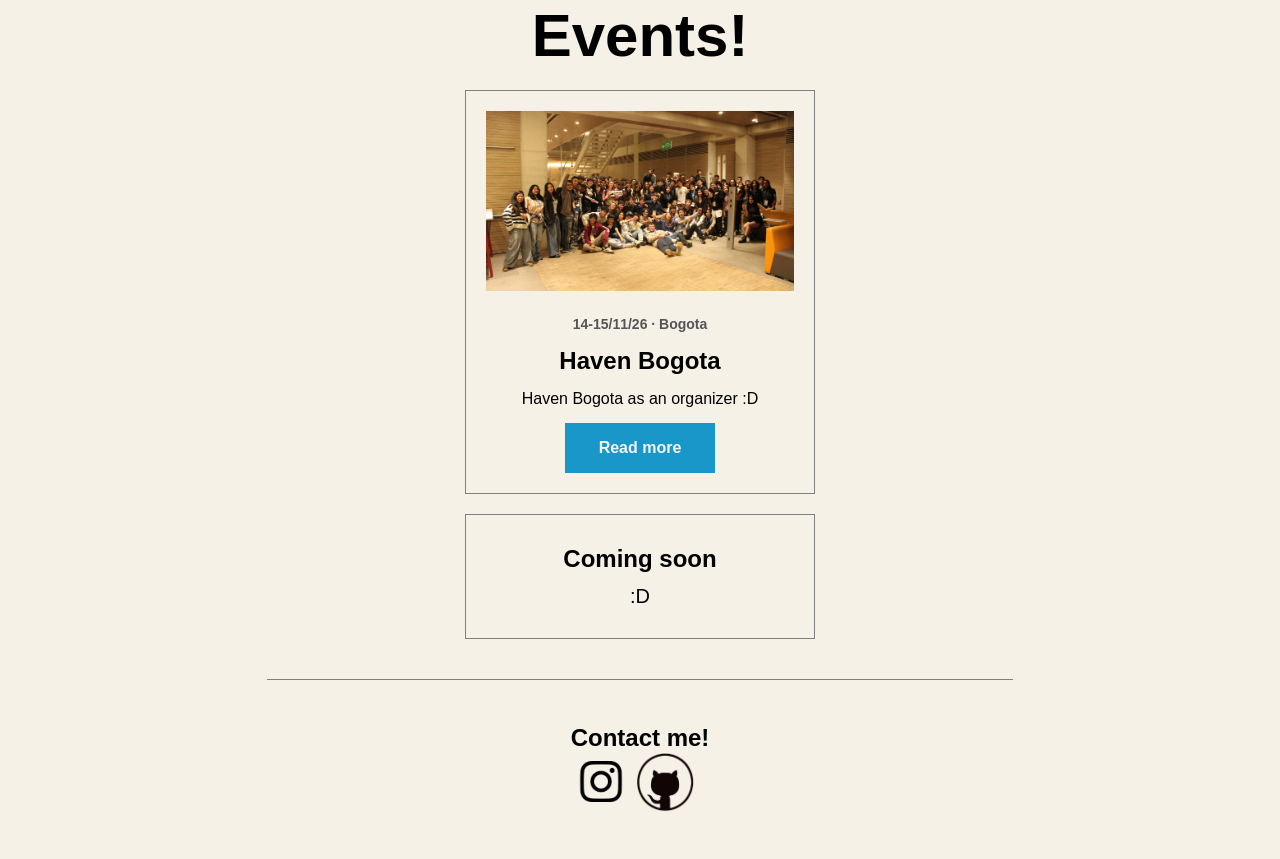
==== commit f009c706: "feat: reader opage event" ====
--- a/index.html
+++ b/index.html
@@ -185,12 +185,12 @@
             <h2>Events!</h2>
             <div class="cozy_cards_grid">
                 <article class="cozy_card event_card">
-                    <img class="event_image_1" src="images/haven.png" alt="hackathon">
+                    <img class="event_image" src="images/haven.png" alt="Haven Bogota hackathon">
                     <p class="event_meta">14-15/11/26 · Bogota</p>
-                    <h3 class="cozy_card_title">Haven Bogotat</h3>
+                    <h3 class="cozy_card_title">Haven Bogota</h3>
                     <p class="cozy_card_desc">Haven Bogota as an organizer :D</p>
                     <div class="event_buttons">
-                        <a class="event_button" href="#" rel="noopener noreferrer">More info</a>
+                        <a class="event_button" href="haven-bog.html">Read more</a>
                     </div>
                 </article>
                 <article class="cozy_card">
--- a/style.css
+++ b/style.css
@@ -295,12 +295,14 @@
     gap: 15px;
 }
 
-.event_image {
+.event_image,
+.event_card img {
     width: 100%;
     height: 180px;
     object-fit: cover;
     border-radius: 0;
     margin-bottom: 10px;
+    display: block;
 }
 
 .event_meta {
@@ -418,6 +420,115 @@
     border-left: 1px solid black;
 }
 
+/* Doc Reader / Event Article Page */
+.doc_layer {
+    justify-content: flex-start;
+    align-items: center;
+    padding: 50px 60px 80px;
+}
+
+.doc_article {
+    width: 100%;
+    max-width: 740px;
+    margin: 0 auto;
+    display: flex;
+    flex-direction: column;
+    gap: 24px;
+    text-align: left;
+}
+
+.doc_back_link {
+    color: black;
+    text-decoration: none;
+    font-size: 16px;
+    font-weight: 600;
+    border: 1px solid gray;
+    padding: 8px 14px;
+    width: fit-content;
+    transition: opacity 0.2s ease;
+}
+
+.doc_back_link:hover {
+    opacity: 0.6;
+}
+
+.doc_header {
+    display: flex;
+    flex-direction: column;
+    gap: 12px;
+    padding-bottom: 20px;
+    border-bottom: 1px solid gray;
+}
+
+.doc_meta {
+    font-size: 15px;
+    font-weight: 600;
+    color: #555;
+    letter-spacing: 0.3px;
+}
+
+.doc_title {
+    font-size: 48px;
+    line-height: 1.1;
+    font-weight: bold;
+    color: black;
+}
+
+.doc_subtitle {
+    font-size: 20px;
+    line-height: 1.5;
+    color: #333;
+}
+
+.doc_figure {
+    display: flex;
+    flex-direction: column;
+    gap: 8px;
+    margin: 6px 0;
+}
+
+.doc_figure img {
+    width: 100%;
+    max-height: 480px;
+    object-fit: cover;
+    display: block;
+    border: 1px solid gray;
+    border-radius: 0;
+}
+
+.doc_caption {
+    font-size: 14px;
+    color: #555;
+}
+
+.doc_content {
+    display: flex;
+    flex-direction: column;
+    gap: 18px;
+    font-size: 18px;
+    line-height: 1.75;
+    color: black;
+}
+
+.doc_content h2 {
+    font-size: 28px;
+    margin-top: 12px;
+    padding-bottom: 6px;
+    border-bottom: 1px solid gray;
+}
+
+.doc_content p {
+    text-align: left;
+}
+
+.doc_footer {
+    margin-top: 20px;
+    padding-top: 24px;
+    border-top: 1px solid gray;
+    display: flex;
+    justify-content: flex-start;
+}
+
 /* Responsive styles for mobile devices */
 @media (max-width: 768px) {
     body {
@@ -506,4 +617,24 @@
         gap: 20px;
         text-align: center;
     }
-}
+
+    .doc_layer {
+        padding: 30px 20px 60px;
+    }
+
+    .doc_title {
+        font-size: 34px;
+    }
+
+    .doc_subtitle {
+        font-size: 17px;
+    }
+
+    .doc_content {
+        font-size: 16px;
+    }
+
+    .doc_content h2 {
+        font-size: 24px;
+    }
+}
